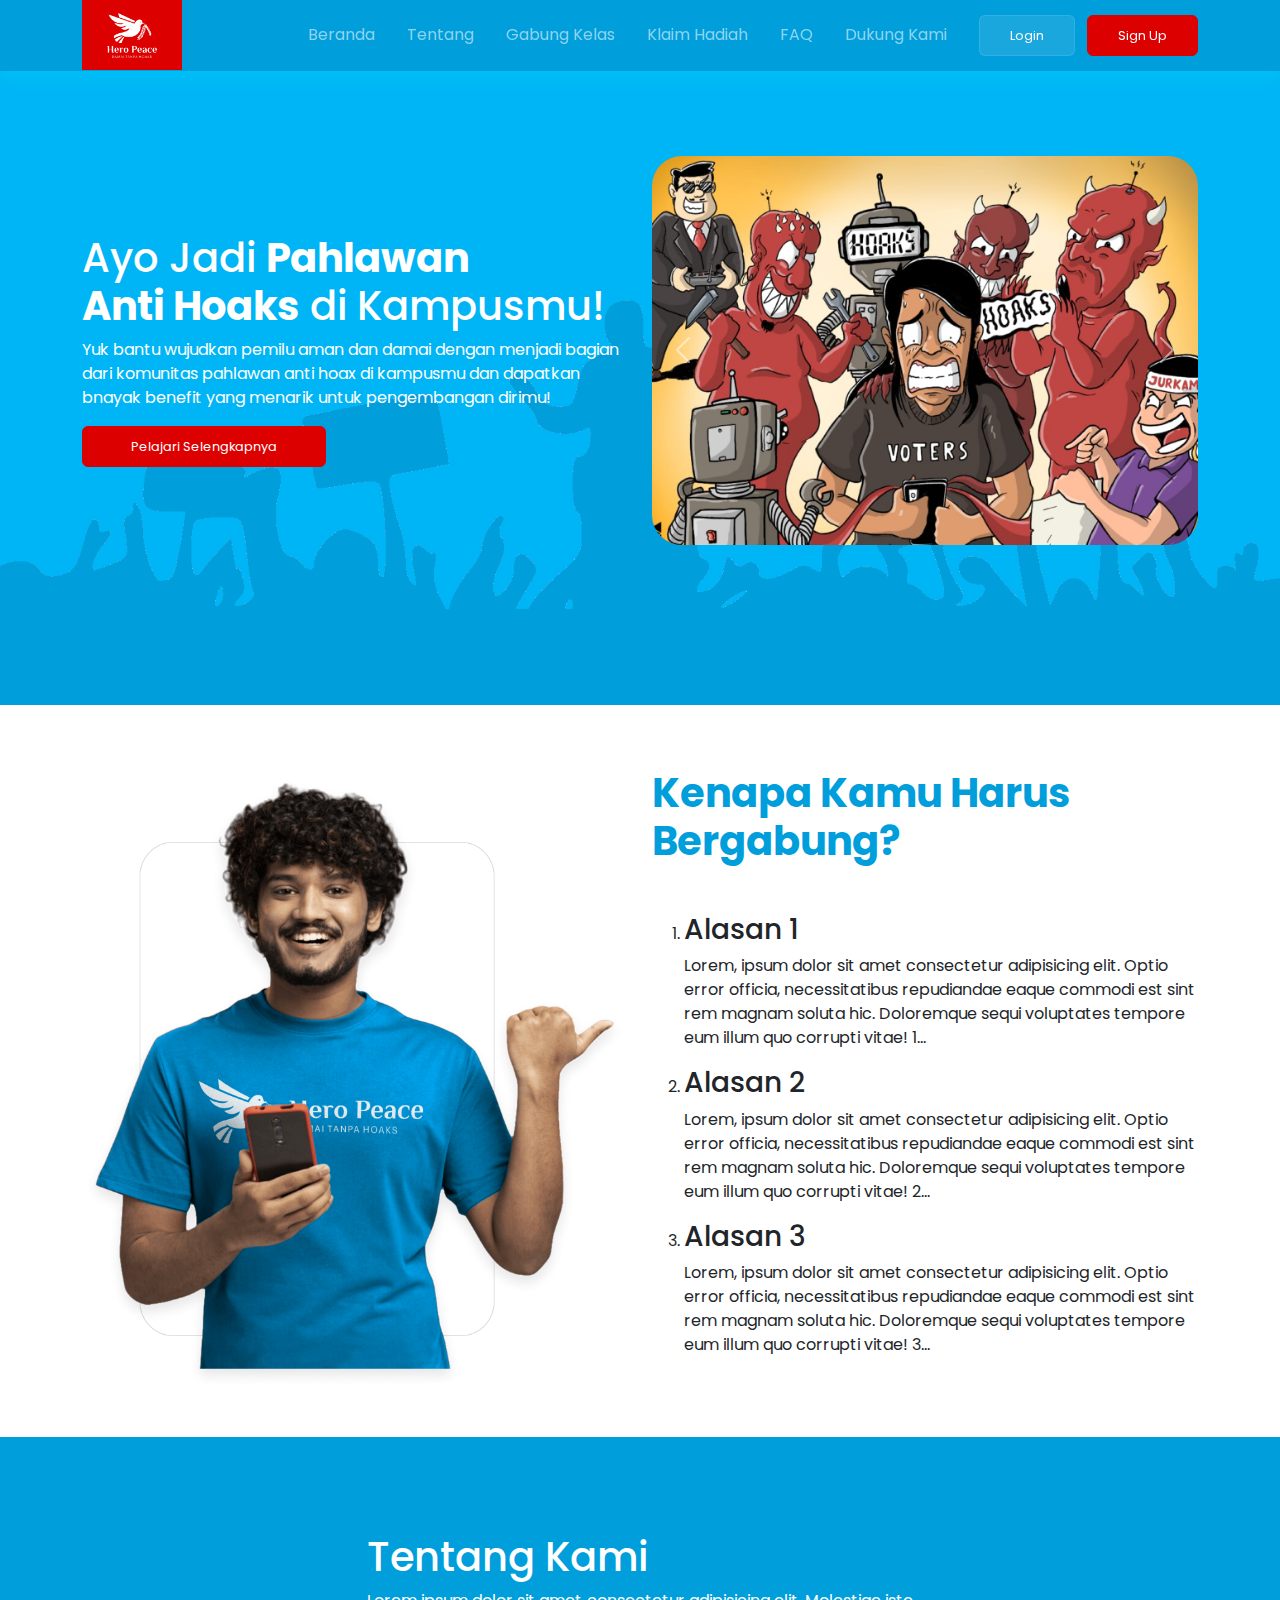
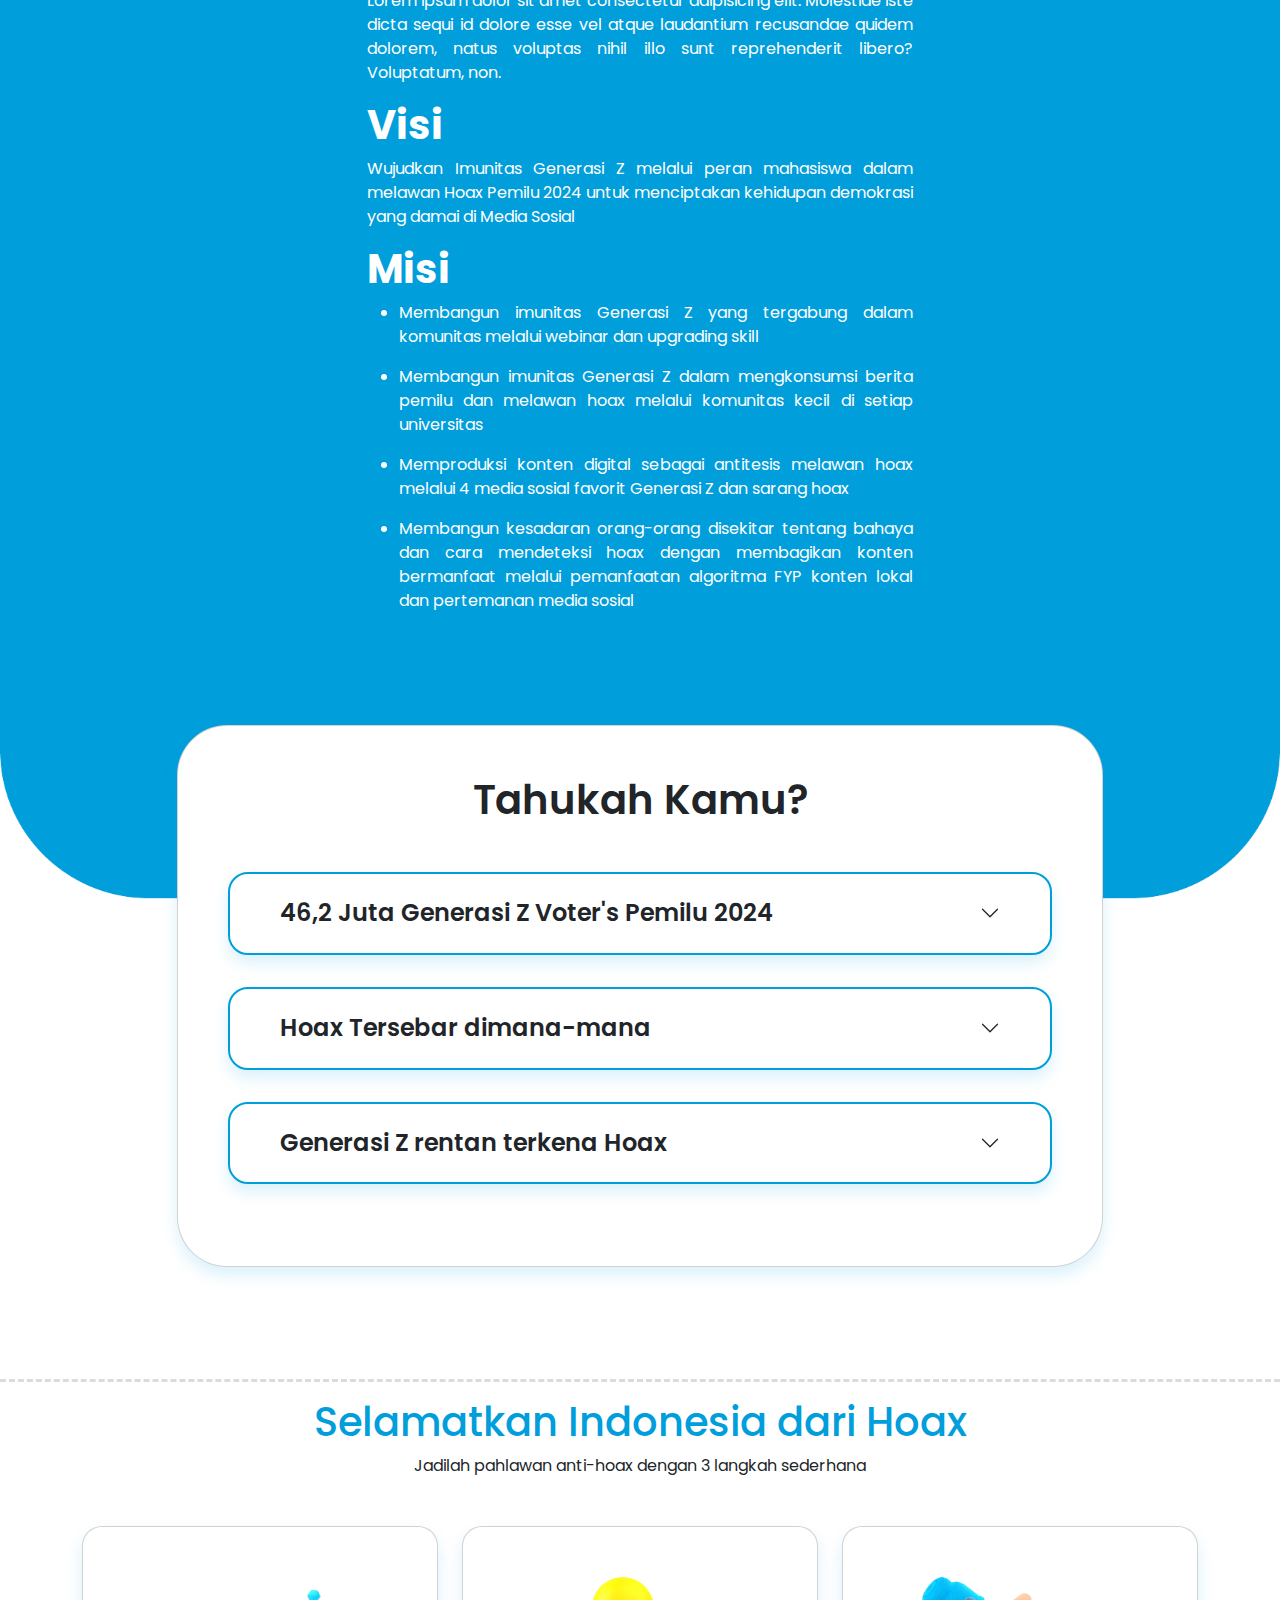
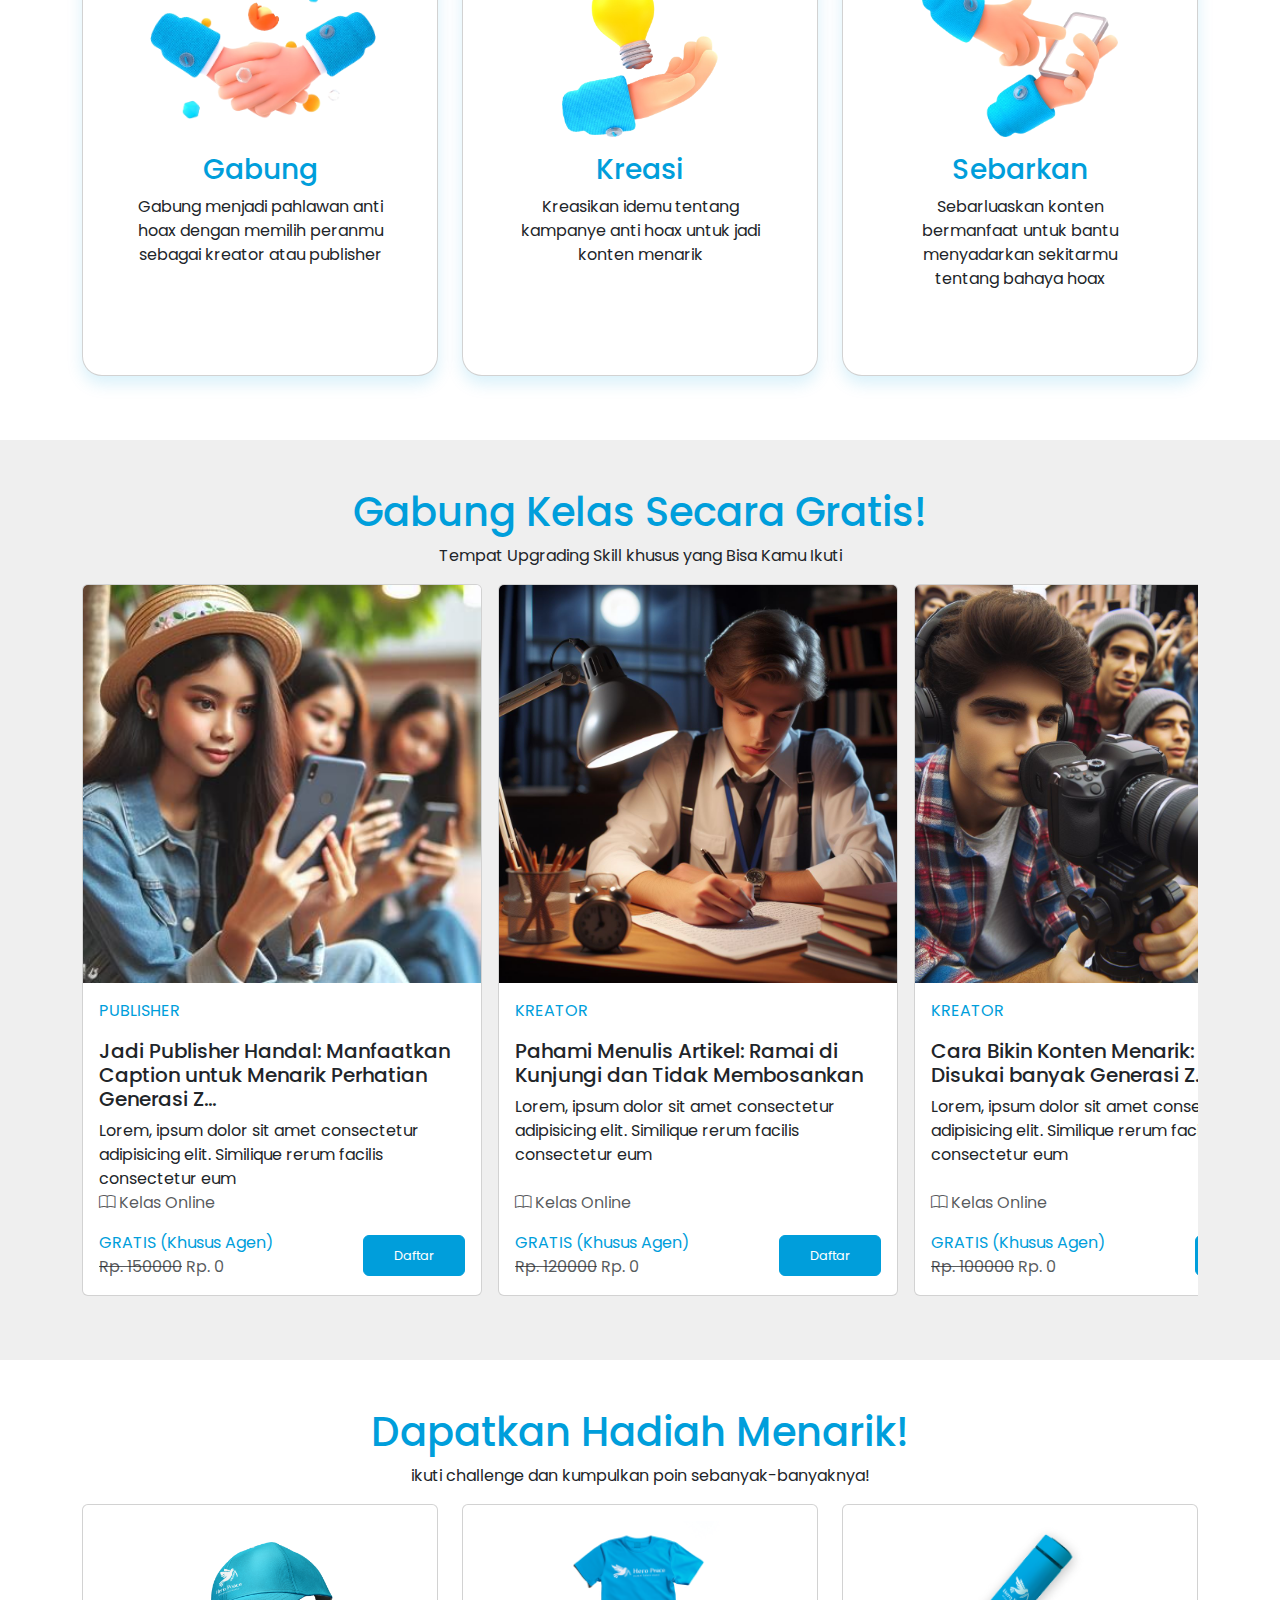
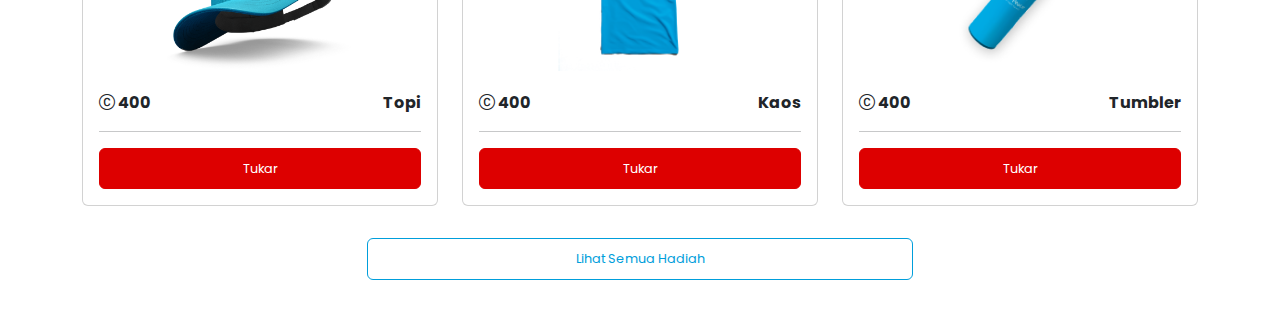
==== index.html @ 8c05b4e2 "modified:   api/classes.json 	modified:   assets/css/style.css 	modified:   index.html" ====
<!DOCTYPE html>
<html lang="en">

<head>
  <meta charset="UTF-8">
  <meta name="viewport" content="width=device-width, initial-scale=1.0">
  <title>Hero Peace</title>

  <!-- CSS -->
  <link rel="stylesheet" href="./assets/css/main.css">
  <link rel="stylesheet" href="./assets/css/style.css">

  <!-- Shortcut Icon -->
  <link rel="shortcut icon" href="./assets/img/icon.png" type="image/png">

  <!-- Google Font -->
  <link rel="preconnect" href="https://fonts.googleapis.com">
  <link rel="preconnect" href="https://fonts.gstatic.com" crossorigin>
  <link
    href="https://fonts.googleapis.com/css2?family=Poppins:ital,wght@0,300;0,400;0,500;0,600;0,700;1,300;1,400;1,500;1,600;1,700&display=swap"
    rel="stylesheet">

  <!-- Bootstrap Icon -->
  <link rel="stylesheet" href="https://cdn.jsdelivr.net/npm/bootstrap-icons@1.11.2/font/bootstrap-icons.min.css">

</head>

<body>

  <!-- Navbar -->
  <div class="navbar-fixed">
    <nav class="navbar navbar-expand-lg bg-dark navbar-dark fixed-top">
      <div class="container">
        <a class="navbar-brand" href="#">
          <img src="./assets/img/logo.png" alt="" width="50">
        </a>
        <button class="navbar-toggler" type="button" data-bs-toggle="collapse" data-bs-target="#navbarNav"
          aria-controls="navbarNav" aria-expanded="false" aria-label="Toggle navigation">
          <span class="navbar-toggler-icon"></span>
        </button>
        <div class="collapse navbar-collapse justify-content-end" id="navbarNav">
          <ul class="navbar-nav">
            <li class="nav-item">
              <a class="nav-link" href="#">Beranda</a>
            </li>
            <li class="nav-item">
              <a class="nav-link" href="#">Tentang</a>
            </li>
            <li class="nav-item">
              <a class="nav-link" href="#">Gabung Kelas</a>
            </li>
            <li class="nav-item">
              <a class="nav-link" href="#">Klaim Hadiah</a>
            </li>
            <li class="nav-item">
              <a class="nav-link" href="#">FAQ</a>
            </li>
            <li class="nav-item">
              <a class="nav-link" href="#">Dukung Kami</a>
            </li>
            <li class="nav-item">
              <a href="#" class="btn btn-light">Login</a>
              <a href="#" class="btn btn-primary">Sign Up</a>
            </li>
          </ul>
        </div>
      </div>
    </nav>
  </div>

  <!-- Main -->
  <main>
    <section id="hero">
      <div class="container">
        <div class="row align-items-center mt-lg-5">

          <div class="col-12 col-md-6 mb-3 text-white">
            <h1>Ayo Jadi <span class="fw-bold">Pahlawan <br> Anti Hoaks</span> di Kampusmu!
            </h1>
            <p>
              Yuk bantu wujudkan pemilu aman dan damai dengan menjadi bagian dari komunitas pahlawan anti hoax di
              kampusmu dan dapatkan bnayak benefit yang menarik untuk pengembangan dirimu!
            </p>
            <div class="d-grid d-md-block gap-2">
              <a href="#" class="btn btn-primary px-5">Pelajari Selengkapnya</a>
            </div>
          </div>
          <!-- <div class="d-none d-lg-block col-lg"></div> -->
          <div id="carouselExampleAutoplaying" class="carousel slide col-12 col-md-6 mb-3" data-bs-ride="carousel">
            <div id="gambarcarousel" class="carousel-inner">
              <div class="carousel-item active">
                <img src="./assets/img/carousel1.png" class="img-fluid rounded" alt="...">
              </div>
              <div class="carousel-item">
                <img src="./assets/img/carousel2 .png" class="img-fluid rounded" alt="...">
              </div>
              <div class="carousel-item">
                <img src="./assets/img/carousel3.png" class="img-fluid rounded" alt="...">
              </div>
              <div class="carousel-item">
                <img src="./assets/img/carousel4.png" class="img-fluid rounded" alt="...">
              </div>
            </div>
            <button class="carousel-control-prev" type="button" data-bs-target="#carouselExampleAutoplaying"
              data-bs-slide="prev">
              <span class="carousel-control-prev-icon" aria-hidden="true"></span>
              <span class="visually-hidden">Previous</span>
            </button>
            <button class="carousel-control-next" type="button" data-bs-target="#carouselExampleAutoplaying"
              data-bs-slide="next">
              <span class="carousel-control-next-icon" aria-hidden="true"></span>
              <span class="visually-hidden">Next</span>
            </button>
          </div>

        </div>
      </div>
    </section>

    <section class="bg-dark"></section>

    <!-- Section 5 -->
    <section id="section5">
      <div class="container">
        <div class="row align-items-center">
          <div class="d-none d-lg-block col-lg">
            <img src="./assets/img/section5.png" alt="" class="img-fluid">
          </div>
          <div class="col-12 col-lg-6">
            <h1 class="fw-bold text-dark mb-5">Kenapa Kamu Harus Bergabung?</h1>
            <ol>
              <li>
                <h3>Alasan 1</h3>
                <p>Lorem, ipsum dolor sit amet consectetur adipisicing elit. Optio error officia, necessitatibus
                  repudiandae eaque commodi est sint rem magnam soluta hic. Doloremque sequi voluptates tempore eum
                  illum quo corrupti vitae! 1...</p>
              </li>
              <li>
                <h3>Alasan 2</h3>
                <p>Lorem, ipsum dolor sit amet consectetur adipisicing elit. Optio error officia, necessitatibus
                  repudiandae eaque commodi est sint rem magnam soluta hic. Doloremque sequi voluptates tempore eum
                  illum quo corrupti vitae! 2...</p>
              </li>
              <li>
                <h3>Alasan 3</h3>
                <p>Lorem, ipsum dolor sit amet consectetur adipisicing elit. Optio error officia, necessitatibus
                  repudiandae eaque commodi est sint rem magnam soluta hic. Doloremque sequi voluptates tempore eum
                  illum quo corrupti vitae! 3...</p>
              </li>
            </ol>
          </div>
        </div>
      </div>
    </section>

    <!-- Section 2 -->
    <section id="section2" class="bg-dark">
      <div class="container">
        <div class="row justify-content-center mt-5">

          <div class="col-12 col-lg-6 text-white">
            <h1>Tentang Kami</h1>
            <p class="text-justify">Lorem ipsum dolor sit amet consectetur adipisicing elit. Molestiae iste dicta sequi
              id dolore esse vel
              atque laudantium recusandae quidem dolorem, natus voluptas nihil illo sunt reprehenderit libero?
              Voluptatum, non.</p>
            <div class="mb-3">
              <h1 class="fw-bold">Visi</h1>
              <p class="text-justify">Wujudkan Imunitas Generasi Z melalui peran mahasiswa dalam melawan Hoax Pemilu
                2024 untuk menciptakan kehidupan demokrasi yang damai di Media Sosial</p>
            </div>
            <h1 class="fw-bold">Misi</h1>
            <ul class="text-justify">
              <li>
                <p>Membangun imunitas Generasi Z yang tergabung dalam komunitas melalui webinar dan upgrading skill
                </p>
              </li>
              <li>
                <p>Membangun imunitas Generasi Z dalam mengkonsumsi berita pemilu dan melawan hoax melalui komunitas
                  kecil di setiap universitas</p>
              </li>
              <li>
                <p>Memproduksi konten digital sebagai antitesis melawan hoax melalui 4 media sosial favorit Generasi Z
                  dan
                  sarang hoax</p>
              </li>
              <li>
                <p>Membangun kesadaran orang-orang disekitar tentang bahaya dan cara mendeteksi hoax dengan membagikan
                  konten bermanfaat melalui pemanfaatan algoritma FYP konten lokal dan pertemanan media sosial</p>
              </li>
            </ul>
          </div>
        </div>
      </div>
    </section>

    <!-- Section 3 -->
    <section id="section3">
      <div class="container">
        <div class="row justify-content-center">
          <div class="col col-lg-10">
            <div class="card shadow">
              <div class="card-body">
                <h1 class="text-center mb-5 fw-semibold">Tahukah Kamu?</h1>
                <div class="accordion" id="accordionExample">
                  <div class="accordion-item">
                    <h2 class="accordion-header">
                      <button class="accordion-button collapsed" type="button" data-bs-toggle="collapse"
                        data-bs-target="#collapseOne">
                        46,2 Juta Generasi Z Voter's Pemilu 2024
                      </button>
                    </h2>
                    <div id="collapseOne" class="accordion-collapse collapse" data-bs-parent="#accordionExample">
                      <div class="accordion-body">
                        Jumlah pemilih Generasi Z sebanyak 52% atau 107 juta anak muda diantaranya 46,2 juta tergolong
                        Generasi Z

                      </div>
                    </div>
                  </div>
                  <div class="accordion-item">
                    <h2 class="accordion-header">
                      <button class="accordion-button collapsed" type="button" data-bs-toggle="collapse"
                        data-bs-target="#collapseTwo" aria-expanded="false" aria-controls="collapseTwo">
                        Hoax Tersebar dimana-mana
                      </button>
                    </h2>
                    <div id="collapseTwo" class="accordion-collapse collapse" data-bs-parent="#accordionExample">
                      <div class="accordion-body">
                        Organisasi Mafindo dan TurnBackHoax.id mencatat tingkat hoax untuk isu politik sebesar 53,9
                        persen dengan jumlah konten hoax yang beredar mencapai 2.045 di media sosial dari Januari hingga
                        November 2023.
                      </div>
                    </div>
                  </div>
                  <div class="accordion-item">
                    <h2 class="accordion-header">
                      <button class="accordion-button collapsed" type="button" data-bs-toggle="collapse"
                        data-bs-target="#collapseThree" aria-expanded="false" aria-controls="collapseThree">
                        Generasi Z rentan terkena Hoax
                      </button>
                    </h2>
                    <div id="collapseThree" class="accordion-collapse collapse" data-bs-parent="#accordionExample">
                      <div class="accordion-body">
                        Survei terbaru menunjukkan hal yang sebaliknya. Dilansir dari artikel Kompas TV pada 10 Juli
                        2023, Survei menunjukkan bahwa Generasi Z atau Generasi Z dan milenial merupakan kelompok yang
                        paling
                        rentan tertipu hoaks atau informasi salah yang bertebaran di dunia maya. Survei ini didasarkan
                        pada kerangka Tes Kerentanan Misinformasi yang dikembangkan oleh psikolog University of
                        Cambridge.
                      </div>
                    </div>
                  </div>
                </div>
              </div>
            </div>
          </div>
        </div>
      </div>
    </section>

    <!-- Section 4 -->
    <section id="section4">
      <hr class="dashed border-secondary">
      <div class="container">
        <div class="text-center mb-5">
          <h1 class="text-dark">Selamatkan Indonesia dari Hoax</h1>
          <p>Jadilah pahlawan anti-hoax dengan 3 langkah sederhana</p>
        </div>
        <div class="row">

          <!-- Join -->
          <div class="col-12 col-lg-4 mb-3">
            <div class="card shadow">
              <div class="card-body text-center">
                <div class="mb-3">
                  <img src="./assets/img/join.png" height="160" alt="">
                </div>
                <h3>Gabung</h3>
                <p>Gabung menjadi pahlawan anti hoax dengan memilih peranmu sebagai kreator atau publisher</p>
              </div>
            </div>
          </div>

          <!-- Create -->
          <div class="col-12 col-lg-4 mb-3">
            <div class="card shadow">
              <div class="card-body text-center">
                <div class="mb-3">
                  <img src="./assets/img/create.png" height="160" alt="">
                </div>
                <h3>Kreasi</h3>
                <p>Kreasikan idemu tentang kampanye anti hoax untuk jadi konten menarik</p>
              </div>
            </div>
          </div>

          <!-- Share -->
          <div class="col-12 col-lg-4 mb-3">
            <div class="card shadow">
              <div class="card-body text-center">
                <div class="mb-3">

                  <img src="./assets/img/share.png" height="160" alt="">

                </div>
                <h3>Sebarkan</h3>
                <p>Sebarluaskan konten bermanfaat untuk bantu menyadarkan sekitarmu tentang bahaya hoax</p>
              </div>
            </div>
          </div>

        </div>
      </div>
    </section>

    <!-- Section 6 -->
    <section id="section6">
      <div class="text-center">
        <h1 class="text-dark">Gabung Kelas Secara Gratis!</h1>
        <p>Tempat Upgrading Skill khusus yang Bisa Kamu Ikuti</p>
      </div>
      <div class="container">
        <div class="d-flex flex-nowrap overflow-x-auto" id="classListContainer">

        </div>
      </div>
    </section>

    <!-- Section 7 -->
    <section id="section7">
      <div class="container">
        <div class="row">
          <div class="col-12">
            <h1 class="text-center text-dark">Dapatkan Hadiah Menarik!</h1>
            <p class="text-center">ikuti challenge dan kumpulkan poin sebanyak-banyaknya!</p>
          </div>
        </div>
        <div class="row mb-3">
          <div class="col-12 col-lg-4">
            <div class="card mb-3">
              <div class="card-body d-flex flex-column justify-content-between">
                <div class="text-center">
                  <img src="./assets/img/topi.png" alt="">
                </div>
                <div>
                  <div class="d-flex justify-content-between">
                    <b><i class="bi bi-c-circle"></i> 400</b>
                    <b>Topi</b>
                  </div>
                  <hr>
                  <div class="d-grid gap-2">
                    <a href="#" class="btn btn-primary">Tukar</a>
                  </div>
                </div>
              </div>
            </div>
          </div>
          <div class="col-12 col-lg-4">
            <div class="card mb-3">
              <div class="card-body d-flex flex-column justify-content-between">
                <div class="text-center">
                  <img src="./assets/img/kaos.png" alt="">
                </div>
                <div>
                  <div class="d-flex justify-content-between">
                    <b><i class="bi bi-c-circle"></i> 400</b>
                    <b>Kaos</b>
                  </div>
                  <hr>
                  <div class="d-grid gap-2">
                    <a href="#" class="btn btn-primary">Tukar</a>
                  </div>
                </div>
              </div>
            </div>
          </div>
          <div class="col-12 col-lg-4">
            <div class="card mb-3">
              <div class="card-body d-flex flex-column justify-content-between">
                <div class="text-center">
                  <img src="./assets/img/tumbler.png" alt="">
                </div>
                <div>
                  <div class="d-flex justify-content-between">
                    <b><i class="bi bi-c-circle"></i> 400</b>
                    <b>Tumbler</b>
                  </div>
                  <hr>
                  <div class="d-grid gap-2">
                    <a href="#" class="btn btn-primary">Tukar</a>
                  </div>
                </div>
              </div>
            </div>
          </div>
        </div>
        <div class="row justify-content-center">
          <div class="col-12 col-lg-6">
            <div class="d-grid gap-2">
              <a href="#" class="btn btn-outline-dark">Lihat Semua Hadiah</a>
            </div>
          </div>
        </div>
      </div>
    </section>

  </main>

  <script src="./assets/js/bootstrap.bundle.min.js"></script>
  <script>
    const classListContainer = document.getElementById('classListContainer');
    fetch('/api/classes.json').then(res => res.json()).then(({ classes }) => {
      classes.forEach(item => {
        const card = document.createElement('div');
        card.classList.add('card');
        card.style.marginRight = '1rem';
        card.style.marginBottom = '1rem';
        card.style.flexShrink = '0';
        card.innerHTML = `
          <img src="${item.image ?? 'https://placehold.co/400.png?text=image'}" class="card-img-top" alt="...">
            <div class="card-body d-flex flex-column justify-content-between">
              <div>
                <p class="text-dark text-uppercase">${item.category}</p>
                <h5 class="card-title">${item.title}</h5>
                <p class="card-text">${item.description}</p>
              </div>
              <div>
                <p class="text-muted"><i class="bi bi-book"></i> ${item.isOnline ? 'Kelas Online' : 'Kelas Offline'}</p>
                <div class="d-md-flex justify-content-between align-items-center">
                  <div>
                    ${item.price === item.discount || item.target ===
            'member' ? `<p class="text-dark m-0">${(item.price === item.discount ? 'GRATIS ' : '') + (item.target ===
              'member'
              ? '(Khusus Agen)' : '')}</p>` : ''}
                    <span class="text-muted">${item.discount > 0 ? '<s> Rp. ' + item.price + '</s> Rp. ' + (item.price - item.discount) : 'Rp. ' + item.price}</span>
                  </div>
                  <div><a href="#" class="btn btn-dark text-white">Daftar</a></div>
                </div>
              </div>
            </div>
        `;
        classListContainer.appendChild(card);
      })
    })
  </script>

</body>

</html>
---- assets/css/style.css ----
@media screen and (min-width: 992px) {

  .nav-item {
    margin-left: 1rem;
  }

  .nav-item .btn {
    margin-left: .5rem;
  }

  .navbar .container::before {
    height: 100%;
  }

  #section4 .card{
    min-height: 450px;
  }

  #section6 .card{
    width: 400px!important;
  }

  #section7 .card-body{
    height: 300px;
  }

  #section7 .card-body img{
    height: 150px;
  }

  #section7 .card-body img{
    width: unset;
  }
  
}
#section7 .card-body img{
  max-width: 100%;
}

#section6 .card{
  width: 300px;
}

.text-justify{
  text-align: justify;
}

.shadow {
  box-shadow: 0 0.5rem 1rem rgba(0, 158, 219, 0.15) !important;
}

section {
  padding: 3rem 0;
}

#hero {
  background-color: #00b5f5;
  background-image: url(../img/hero.png);
  background-size: cover;
  background-position: bottom;
}

#section3 {
  background-color: #fff;
  background-image: url(../img/bottom.png);
  background-position: top;
  background-size: contain;
  background-repeat: no-repeat;
}

#section3 .card {
  border-radius: 50px;
}

#section3 .card .card-body {
  padding: 50px;
}

#section6{
  background-color: #efefef;
}

#section4 h3{
  color: var(--bs-dark);
}

#section4 .card{
  border-radius: 20px;
  /* border: none; */
}

#section4 .card-body{
  padding: 50px;
}

#section4 .card, #section4 .card path,#section4 .card h3 {
  transition: all .5s;
}
#section4 .card:hover path {
  fill: #fff;
}
#section4 .card:hover {
  background-color: var(--bs-dark);
  color: #fff;
}
#section4 .card:hover h3 {
  color: #fff;
}
#gambarcarousel{
  border-radius: 30px;
}

.navbar {
  box-shadow: 0 0.5rem 1rem rgba(0, 255, 255, 0.15);
}

.navbar .container::before {
  content: "";
  position: absolute;
  height: 70px;
  width: 100px;
  top: 0;
  background-color: #d00;
}

* {
  font-family: 'Poppins', sans-serif;
}

.btn-light {
  color: #fff;
  background-color: rgba(255, 255, 255, .1);
  border-color: rgba(255, 255, 255, .1);
  outline-color: rgba(255, 255, 255, .1);
}

.btn {
  font-size: .8rem;
  padding: 10px 30px;
  text-transform: capitalize;
}


.navbar-fixed {
  position: relative;
  height: 60px;
}


.navbar-brand img {
  margin-left: 25px;
  position: relative;
  z-index: 2;
}

hr.dashed {
  border-top: 3px dashed #fff;
}

.accordion-item {
  border: none;
}

.accordion-button {
  padding: 25px 50px;
  margin-bottom: 2rem;
  border: 2px solid var(--bs-dark);
  border-radius: 20px !important;
  font-weight: 600;
  box-shadow: 0 0.5rem 1rem rgba(0, 158, 219, 0.15);
  font-size: 24px;
}

.accordion-button:focus {
  box-shadow: none;
  border: 2px solid var(--bs-dark);
}

.accordion-button:not(.collapsed) {
  margin-bottom: 1rem;
  color: #fff;
  background-color: var(--bs-dark);
}

.accordion-body {
  margin-bottom: 1rem;
}
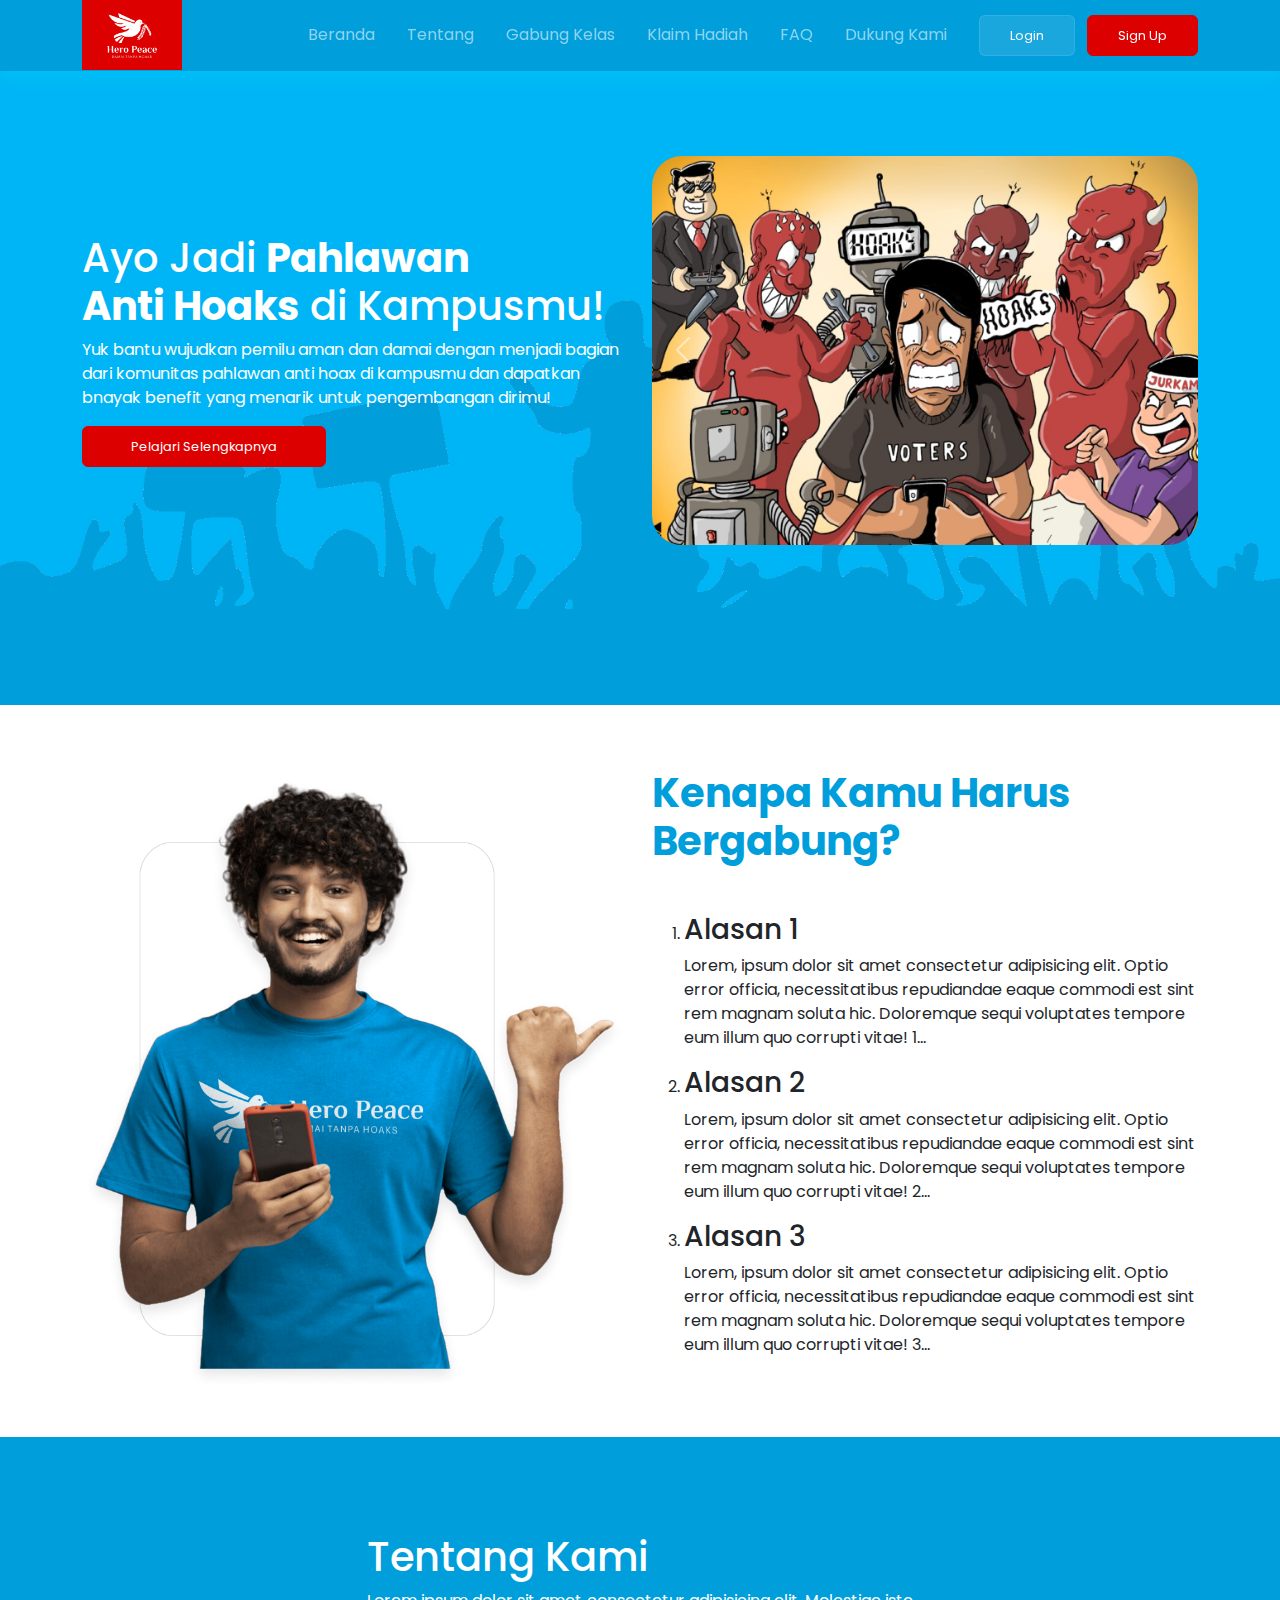
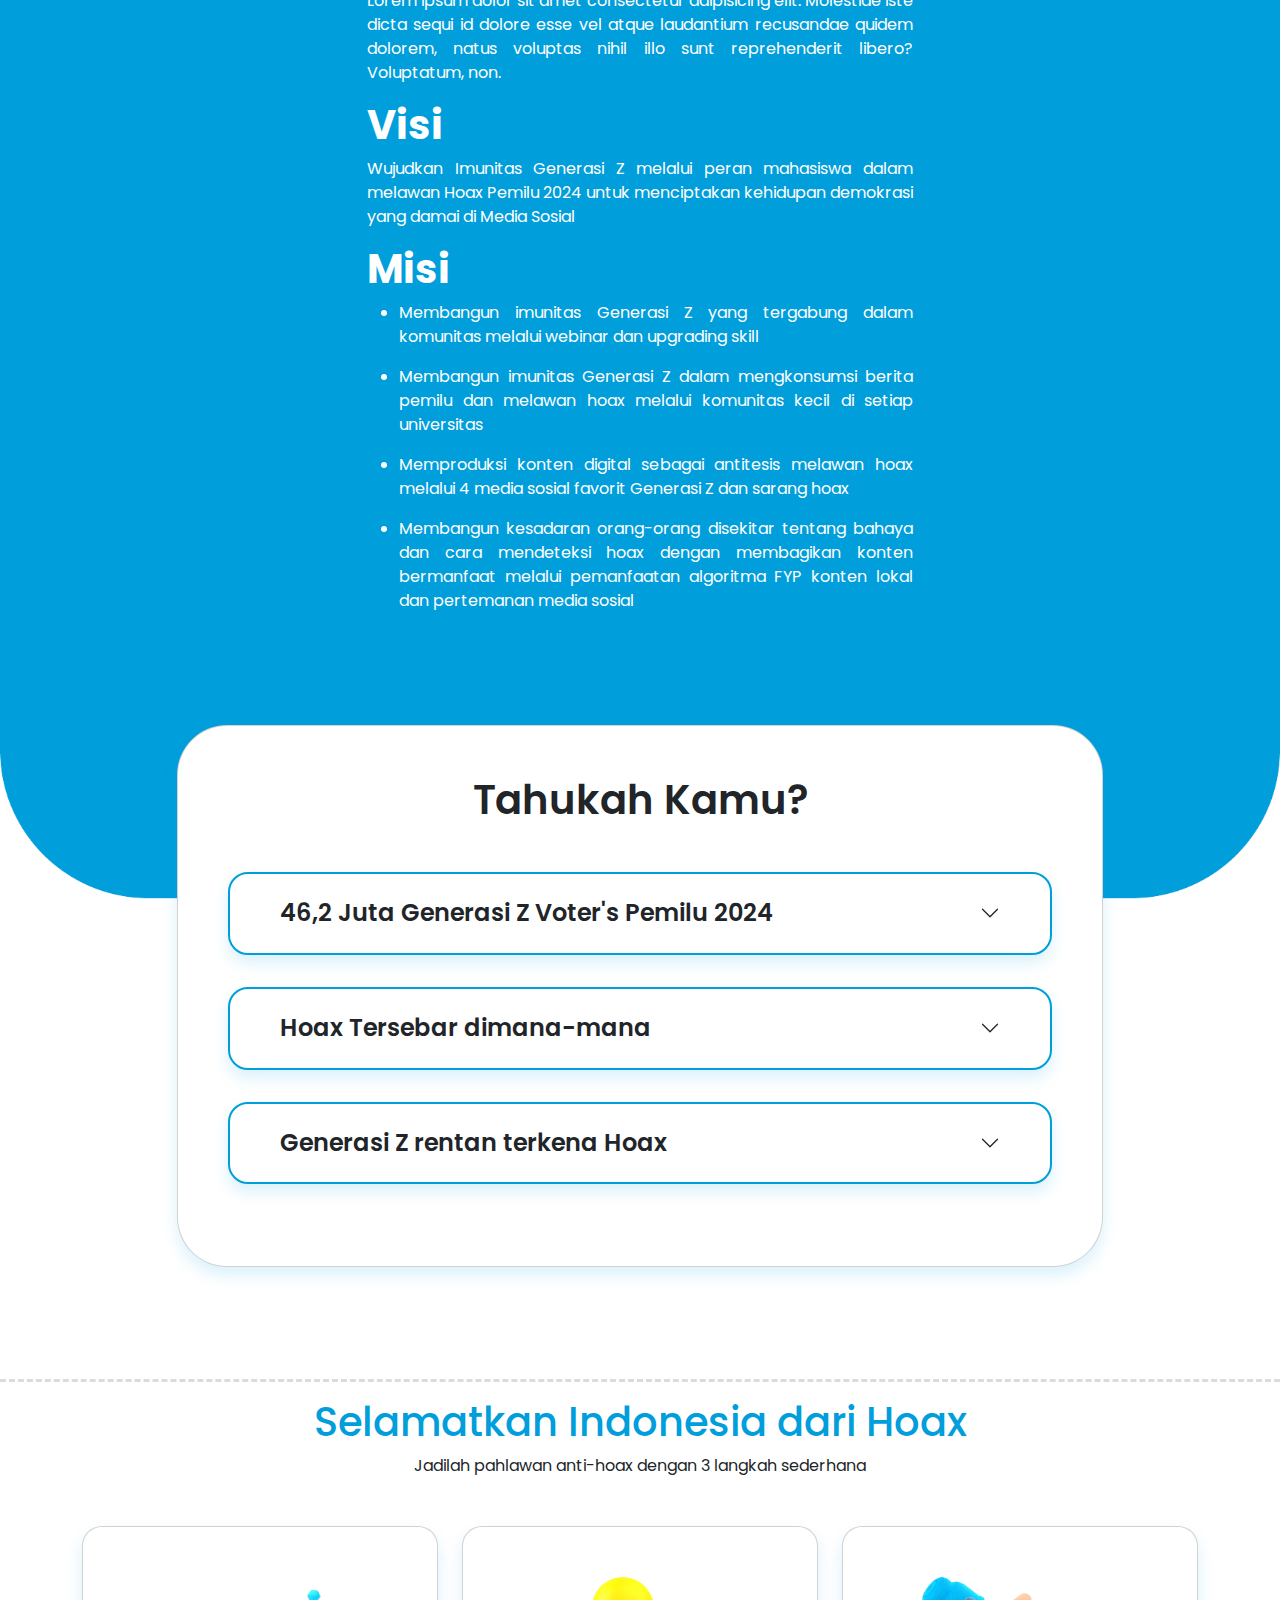
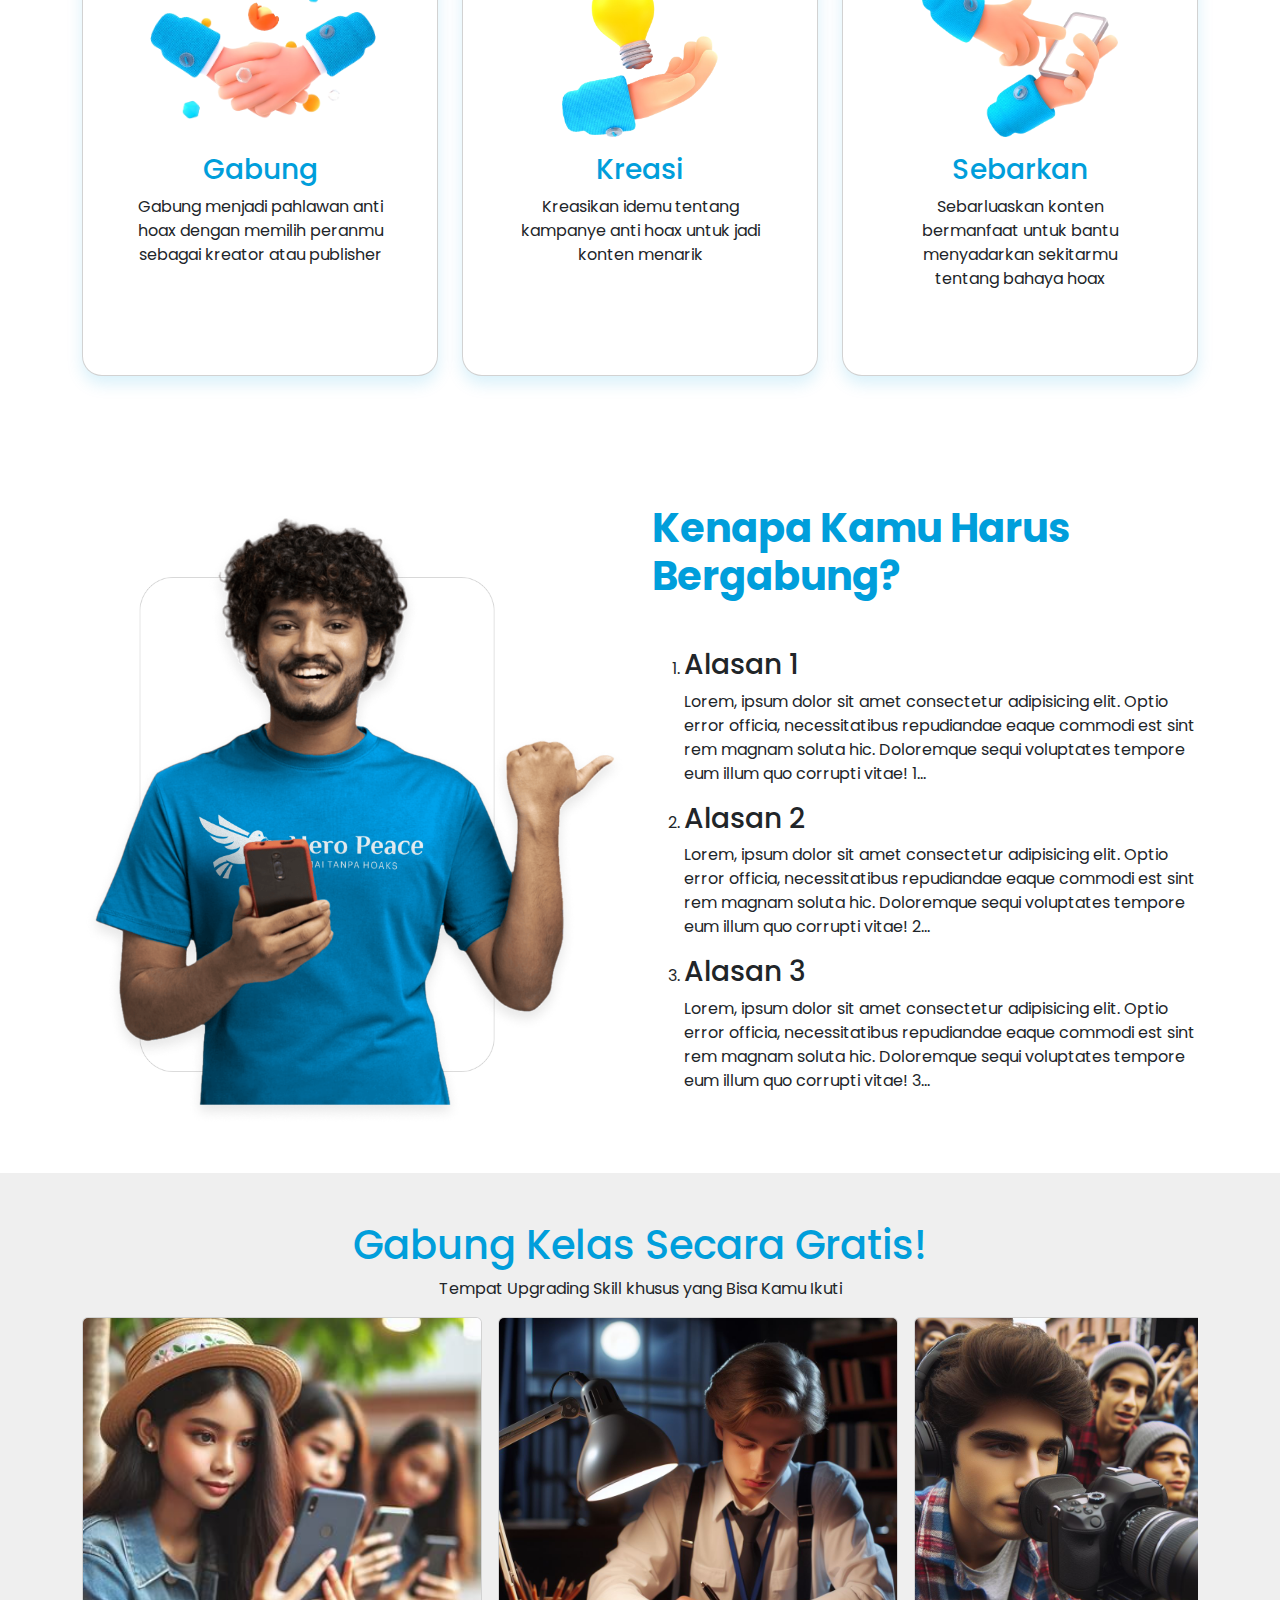
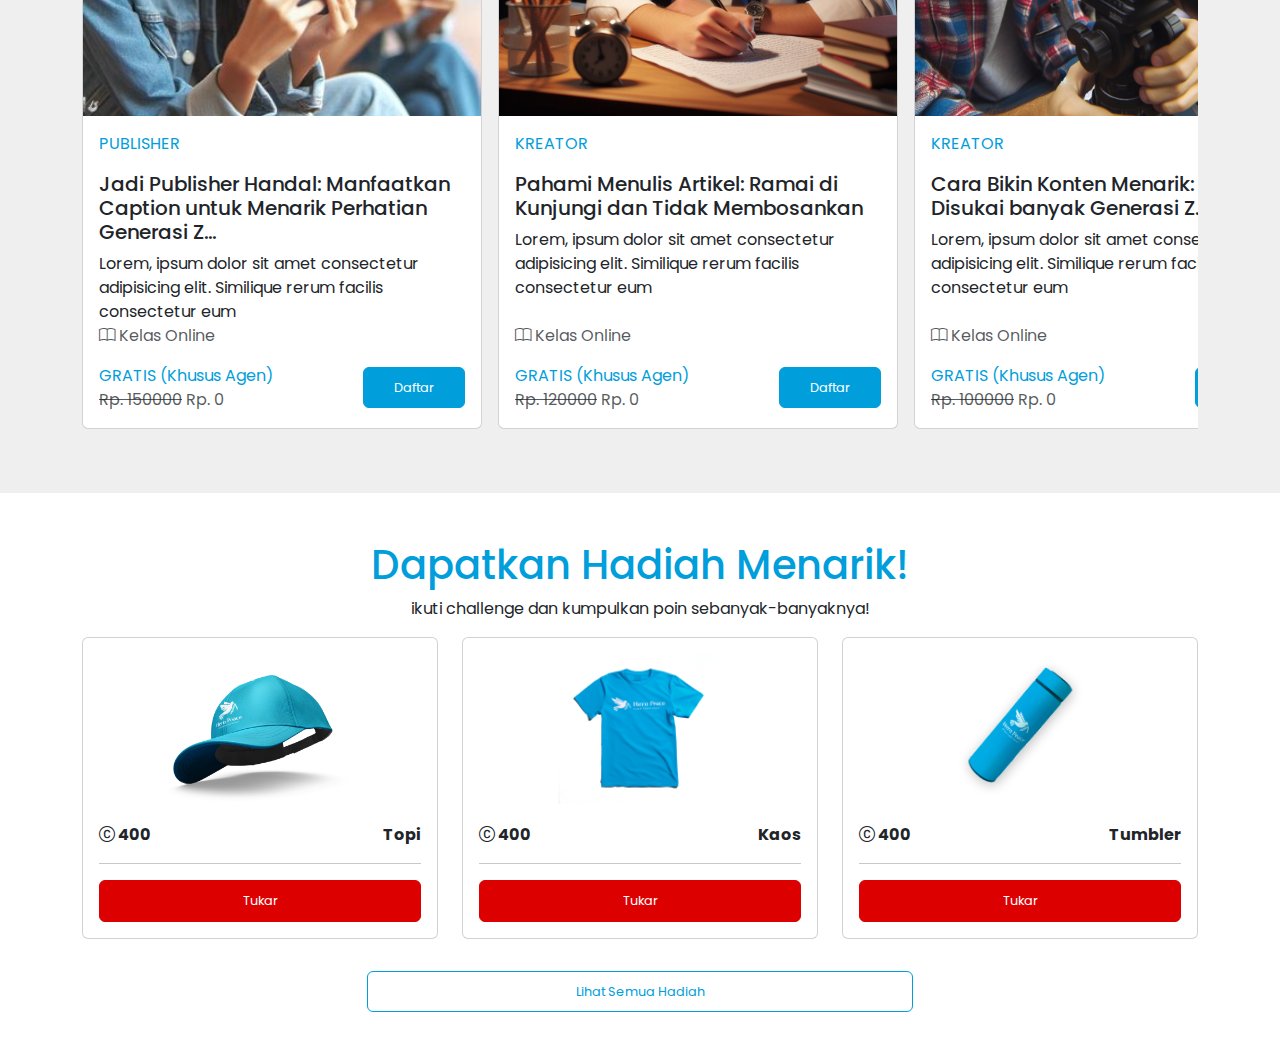
==== commit 0923de8d: "Merge branch 'main' of https://github.com/nasehqusyairy/hero-peace" ====
--- a/index.html
+++ b/index.html
@@ -314,6 +314,40 @@
       </div>
     </section>
 
+    <!-- Section 5 -->
+    <section id="section5">
+      <div class="container">
+        <div class="row align-items-center">
+          <div class="d-none d-lg-block col-lg">
+            <img src="./assets/img/section5.png" alt="" class="img-fluid">
+          </div>
+          <div class="col-12 col-lg-6">
+            <h1 class="fw-bold text-dark mb-5">Kenapa Kamu Harus Bergabung?</h1>
+            <ol>
+              <li>
+                <h3>Alasan 1</h3>
+                <p>Lorem, ipsum dolor sit amet consectetur adipisicing elit. Optio error officia, necessitatibus
+                  repudiandae eaque commodi est sint rem magnam soluta hic. Doloremque sequi voluptates tempore eum
+                  illum quo corrupti vitae! 1...</p>
+              </li>
+              <li>
+                <h3>Alasan 2</h3>
+                <p>Lorem, ipsum dolor sit amet consectetur adipisicing elit. Optio error officia, necessitatibus
+                  repudiandae eaque commodi est sint rem magnam soluta hic. Doloremque sequi voluptates tempore eum
+                  illum quo corrupti vitae! 2...</p>
+              </li>
+              <li>
+                <h3>Alasan 3</h3>
+                <p>Lorem, ipsum dolor sit amet consectetur adipisicing elit. Optio error officia, necessitatibus
+                  repudiandae eaque commodi est sint rem magnam soluta hic. Doloremque sequi voluptates tempore eum
+                  illum quo corrupti vitae! 3...</p>
+              </li>
+            </ol>
+          </div>
+        </div>
+      </div>
+    </section>
+
     <!-- Section 6 -->
     <section id="section6">
       <div class="text-center">
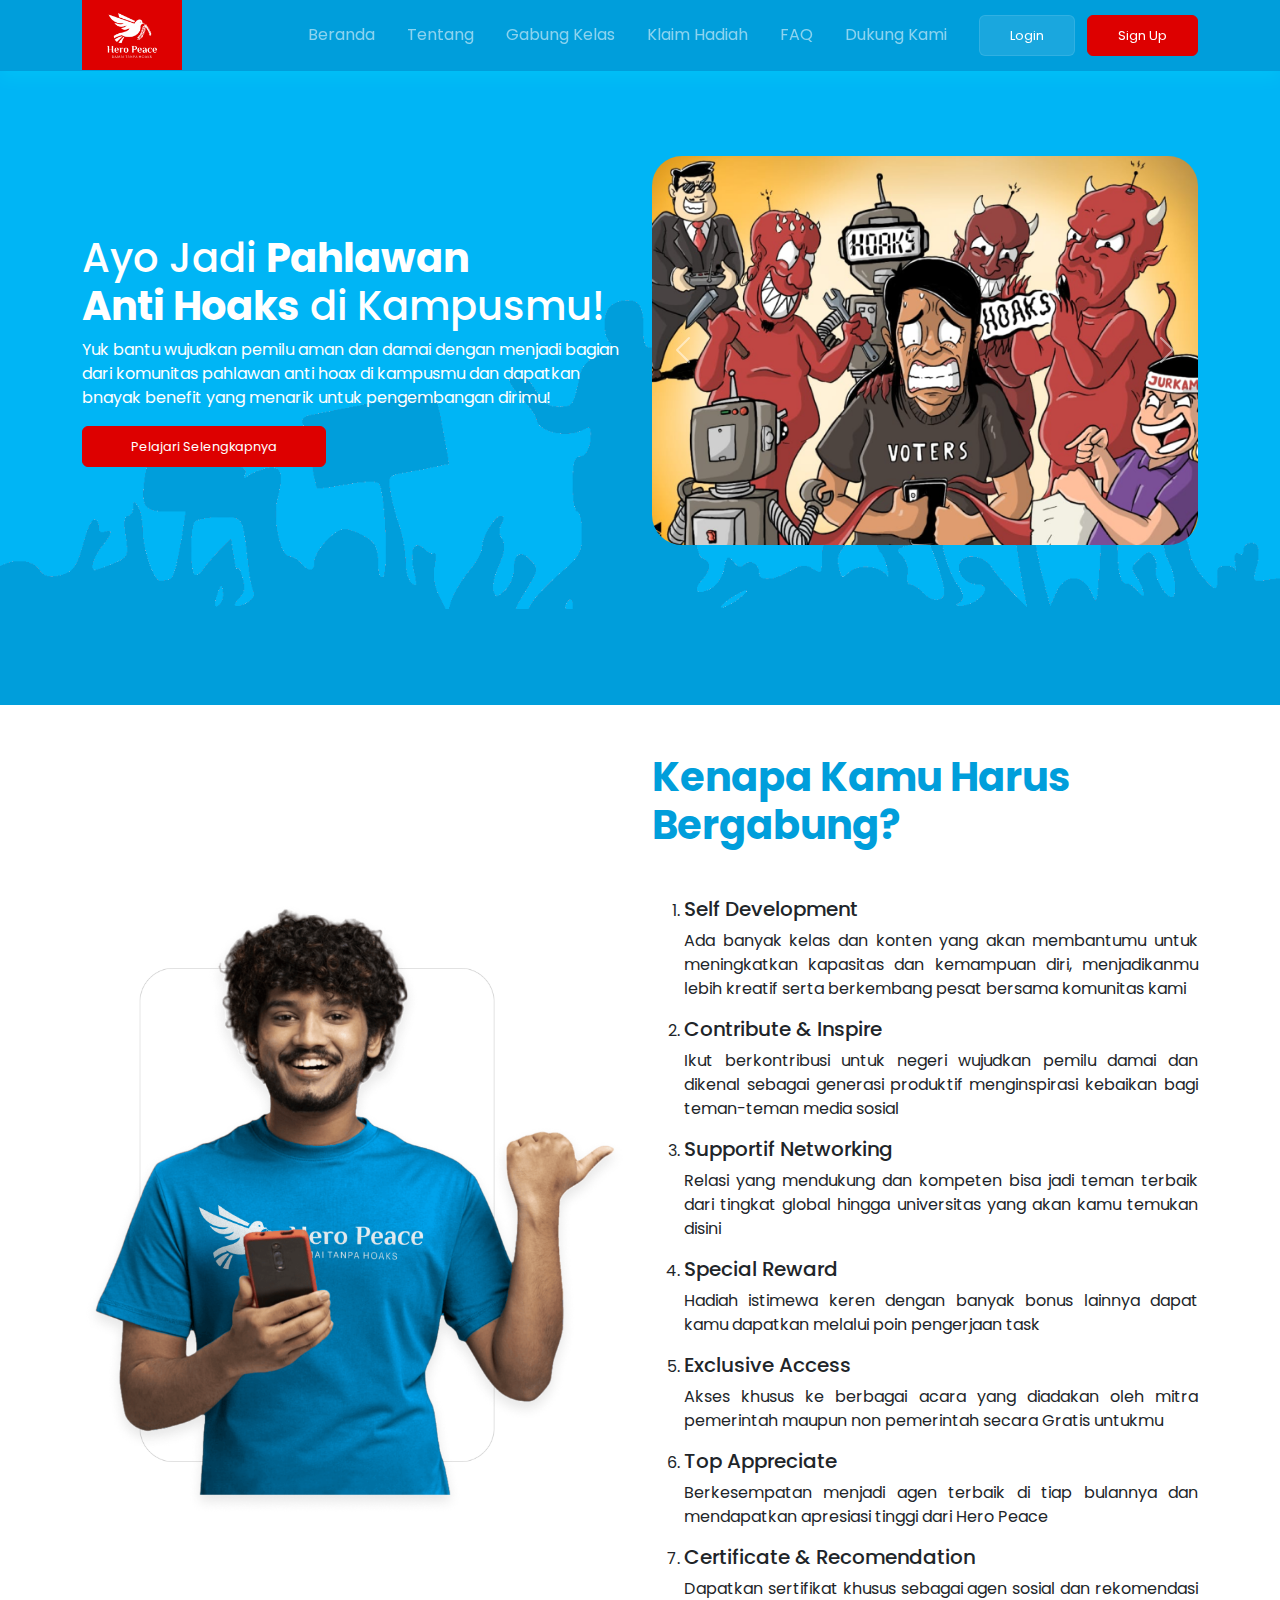
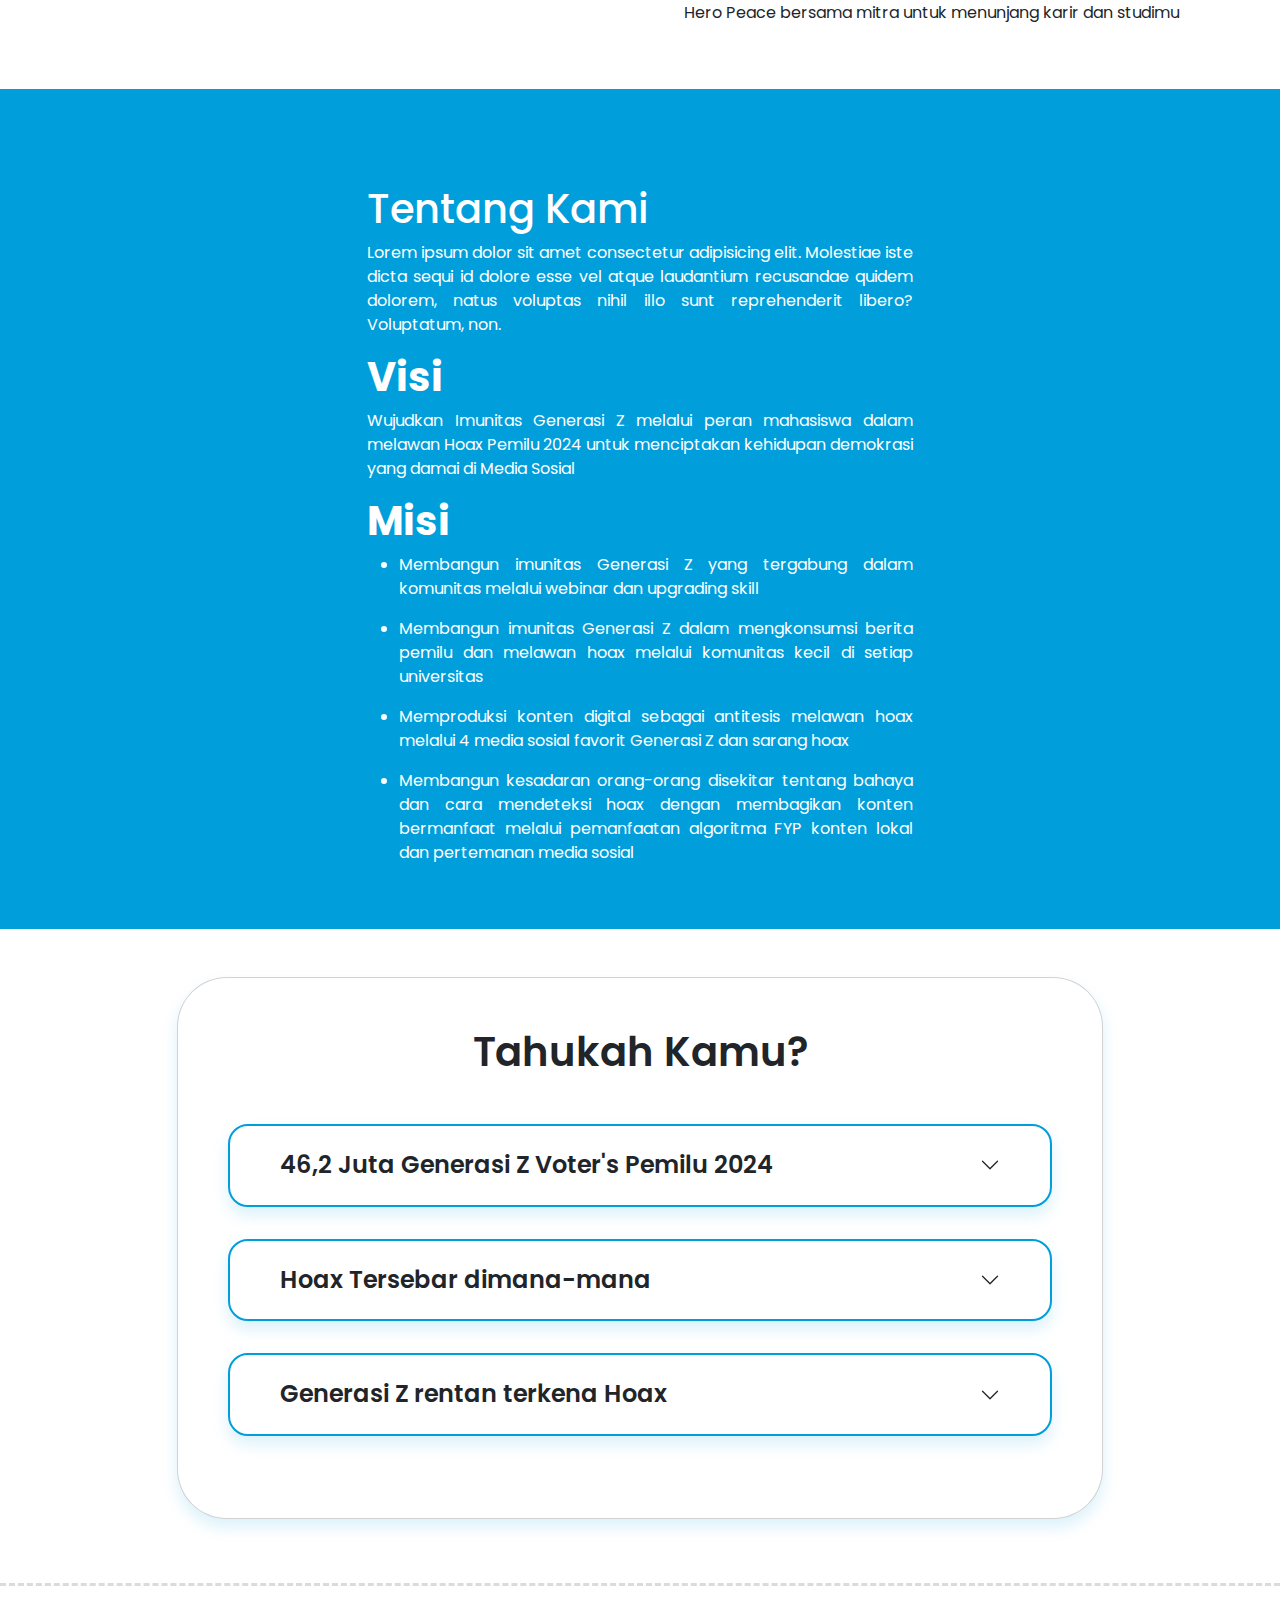
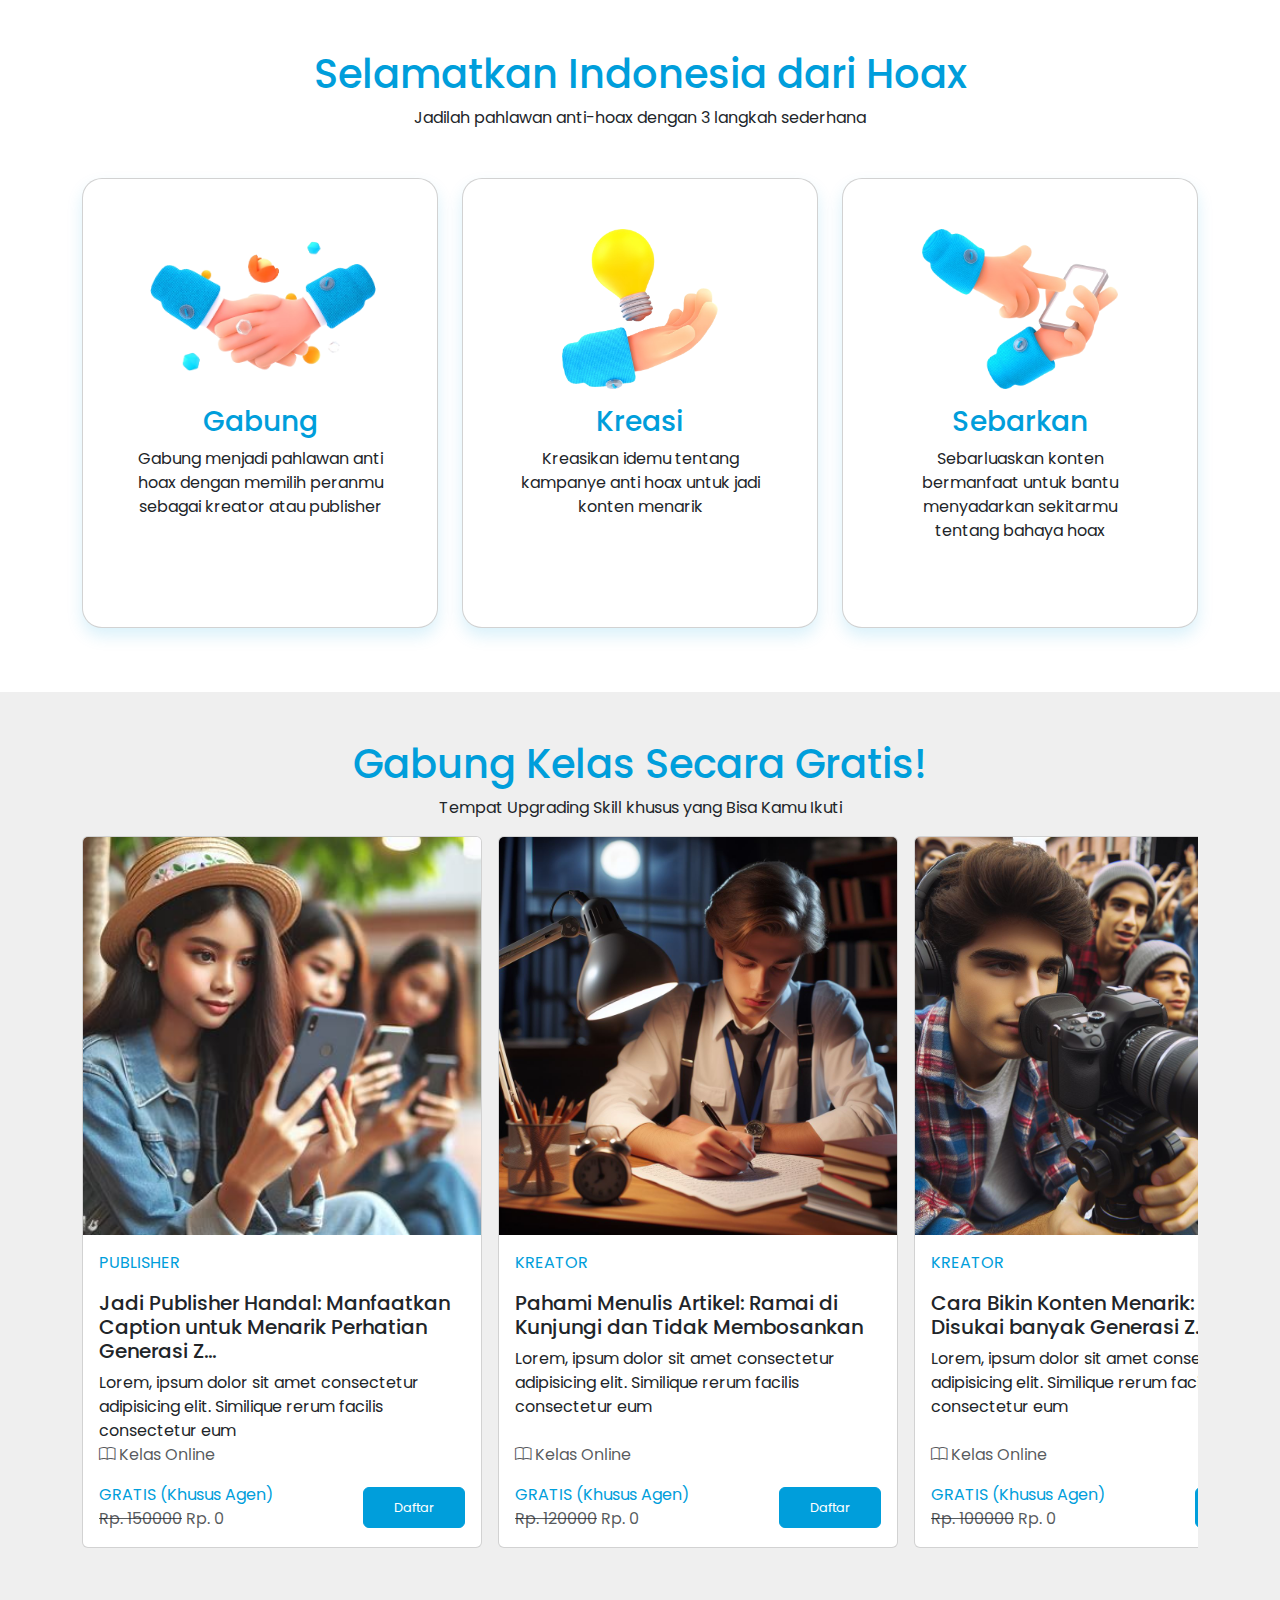
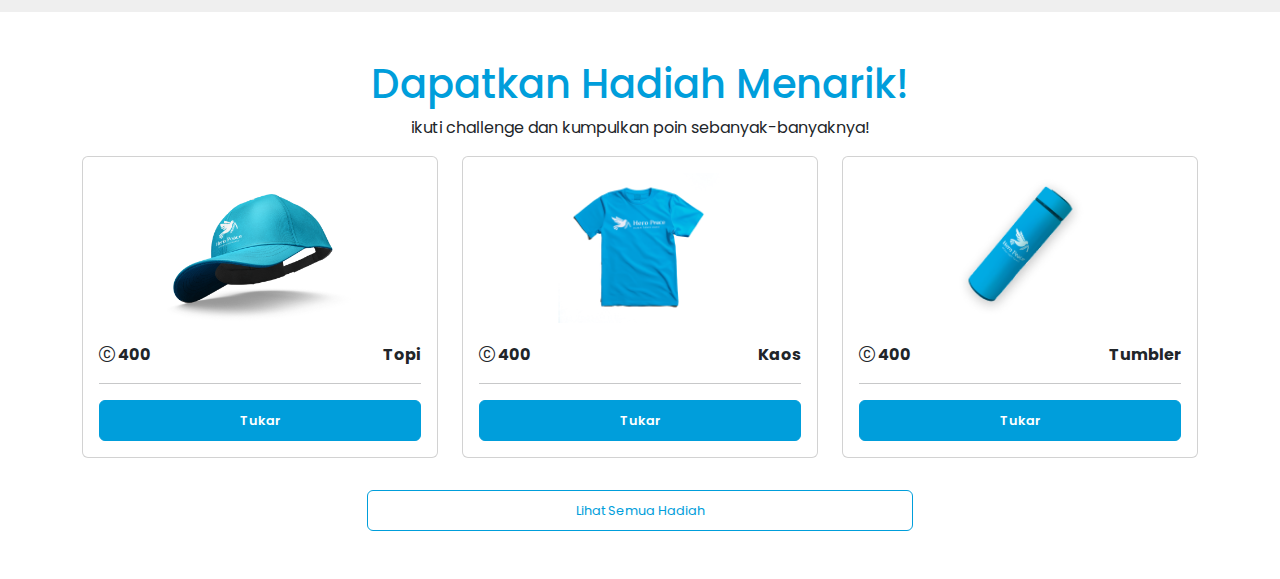
==== commit e050cafe: "modified:   assets/css/style.css 	modified:   index.html" ====
--- a/index.html
+++ b/index.html
@@ -77,7 +77,7 @@
           <div class="col-12 col-md-6 mb-3 text-white">
             <h1>Ayo Jadi <span class="fw-bold">Pahlawan <br> Anti Hoaks</span> di Kampusmu!
             </h1>
-            <p>
+            <p class="text-justify">
               Yuk bantu wujudkan pemilu aman dan damai dengan menjadi bagian dari komunitas pahlawan anti hoax di
               kampusmu dan dapatkan bnayak benefit yang menarik untuk pengembangan dirimu!
             </p>
@@ -130,22 +130,51 @@
             <h1 class="fw-bold text-dark mb-5">Kenapa Kamu Harus Bergabung?</h1>
             <ol>
               <li>
-                <h3>Alasan 1</h3>
-                <p>Lorem, ipsum dolor sit amet consectetur adipisicing elit. Optio error officia, necessitatibus
-                  repudiandae eaque commodi est sint rem magnam soluta hic. Doloremque sequi voluptates tempore eum
-                  illum quo corrupti vitae! 1...</p>
-              </li>
-              <li>
-                <h3>Alasan 2</h3>
-                <p>Lorem, ipsum dolor sit amet consectetur adipisicing elit. Optio error officia, necessitatibus
-                  repudiandae eaque commodi est sint rem magnam soluta hic. Doloremque sequi voluptates tempore eum
-                  illum quo corrupti vitae! 2...</p>
-              </li>
-              <li>
-                <h3>Alasan 3</h3>
-                <p>Lorem, ipsum dolor sit amet consectetur adipisicing elit. Optio error officia, necessitatibus
-                  repudiandae eaque commodi est sint rem magnam soluta hic. Doloremque sequi voluptates tempore eum
-                  illum quo corrupti vitae! 3...</p>
+                <h5>Self Development</h5>
+                <p class="text-justify">
+                  Ada banyak kelas dan konten yang akan membantumu untuk meningkatkan kapasitas dan kemampuan diri,
+                  menjadikanmu lebih kreatif serta berkembang pesat bersama komunitas kami
+                </p>
+              </li>
+              <li>
+                <h5>Contribute & Inspire</h5>
+                <p class="text-justify">
+                  Ikut berkontribusi untuk negeri wujudkan pemilu damai dan dikenal sebagai generasi produktif
+                  menginspirasi kebaikan bagi teman-teman media sosial
+                </p>
+              </li>
+              <li>
+                <h5>Supportif Networking</h5>
+                <p class="text-justify">
+                  Relasi yang mendukung dan kompeten bisa jadi teman terbaik dari tingkat global hingga universitas yang
+                  akan kamu temukan disini
+                </p>
+              </li>
+              <li>
+                <h5>Special Reward</h5>
+                <p class="text-justify">
+                  Hadiah istimewa keren dengan banyak bonus lainnya dapat kamu dapatkan melalui poin pengerjaan task
+                </p>
+              </li>
+              <li>
+                <h5>Exclusive Access</h5>
+                <p class="text-justify">
+                  Akses khusus ke berbagai acara yang diadakan oleh mitra pemerintah maupun non pemerintah secara Gratis
+                  untukmu
+                </p>
+              </li>
+              <li>
+                <h5>Top Appreciate</h5>
+                <p class="text-justify">
+                  Berkesempatan menjadi agen terbaik di tiap bulannya dan mendapatkan apresiasi tinggi dari Hero Peace
+                </p>
+              </li>
+              <li>
+                <h5>Certificate & Recomendation</h5>
+                <p class="text-justify">
+                  Dapatkan sertifikat khusus sebagai agen sosial dan rekomendasi Hero Peace bersama mitra untuk
+                  menunjang karir dan studimu
+                </p>
               </li>
             </ol>
           </div>
@@ -259,9 +288,10 @@
       </div>
     </section>
 
+    <hr class="dashed border-secondary">
+
     <!-- Section 4 -->
     <section id="section4">
-      <hr class="dashed border-secondary">
       <div class="container">
         <div class="text-center mb-5">
           <h1 class="text-dark">Selamatkan Indonesia dari Hoax</h1>
@@ -314,40 +344,6 @@
       </div>
     </section>
 
-    <!-- Section 5 -->
-    <section id="section5">
-      <div class="container">
-        <div class="row align-items-center">
-          <div class="d-none d-lg-block col-lg">
-            <img src="./assets/img/section5.png" alt="" class="img-fluid">
-          </div>
-          <div class="col-12 col-lg-6">
-            <h1 class="fw-bold text-dark mb-5">Kenapa Kamu Harus Bergabung?</h1>
-            <ol>
-              <li>
-                <h3>Alasan 1</h3>
-                <p>Lorem, ipsum dolor sit amet consectetur adipisicing elit. Optio error officia, necessitatibus
-                  repudiandae eaque commodi est sint rem magnam soluta hic. Doloremque sequi voluptates tempore eum
-                  illum quo corrupti vitae! 1...</p>
-              </li>
-              <li>
-                <h3>Alasan 2</h3>
-                <p>Lorem, ipsum dolor sit amet consectetur adipisicing elit. Optio error officia, necessitatibus
-                  repudiandae eaque commodi est sint rem magnam soluta hic. Doloremque sequi voluptates tempore eum
-                  illum quo corrupti vitae! 2...</p>
-              </li>
-              <li>
-                <h3>Alasan 3</h3>
-                <p>Lorem, ipsum dolor sit amet consectetur adipisicing elit. Optio error officia, necessitatibus
-                  repudiandae eaque commodi est sint rem magnam soluta hic. Doloremque sequi voluptates tempore eum
-                  illum quo corrupti vitae! 3...</p>
-              </li>
-            </ol>
-          </div>
-        </div>
-      </div>
-    </section>
-
     <!-- Section 6 -->
     <section id="section6">
       <div class="text-center">
@@ -384,7 +380,7 @@
                   </div>
                   <hr>
                   <div class="d-grid gap-2">
-                    <a href="#" class="btn btn-primary">Tukar</a>
+                    <a href="#" class="btn btn-dark text-white fw-semibold">Tukar</a>
                   </div>
                 </div>
               </div>
@@ -403,7 +399,7 @@
                   </div>
                   <hr>
                   <div class="d-grid gap-2">
-                    <a href="#" class="btn btn-primary">Tukar</a>
+                    <a href="#" class="btn btn-dark text-white fw-semibold">Tukar</a>
                   </div>
                 </div>
               </div>
@@ -422,7 +418,7 @@
                   </div>
                   <hr>
                   <div class="d-grid gap-2">
-                    <a href="#" class="btn btn-primary">Tukar</a>
+                    <a href="#" class="btn btn-dark text-white fw-semibold">Tukar</a>
                   </div>
                 </div>
               </div>
--- a/assets/css/style.css
+++ b/assets/css/style.css
@@ -31,6 +31,10 @@
   #section7 .card-body img{
     width: unset;
   }
+
+  #hero p{
+    text-align: left;
+  }
   
 }
 #section7 .card-body img{
@@ -58,14 +62,6 @@
   background-image: url(../img/hero.png);
   background-size: cover;
   background-position: bottom;
-}
-
-#section3 {
-  background-color: #fff;
-  background-image: url(../img/bottom.png);
-  background-position: top;
-  background-size: contain;
-  background-repeat: no-repeat;
 }
 
 #section3 .card {
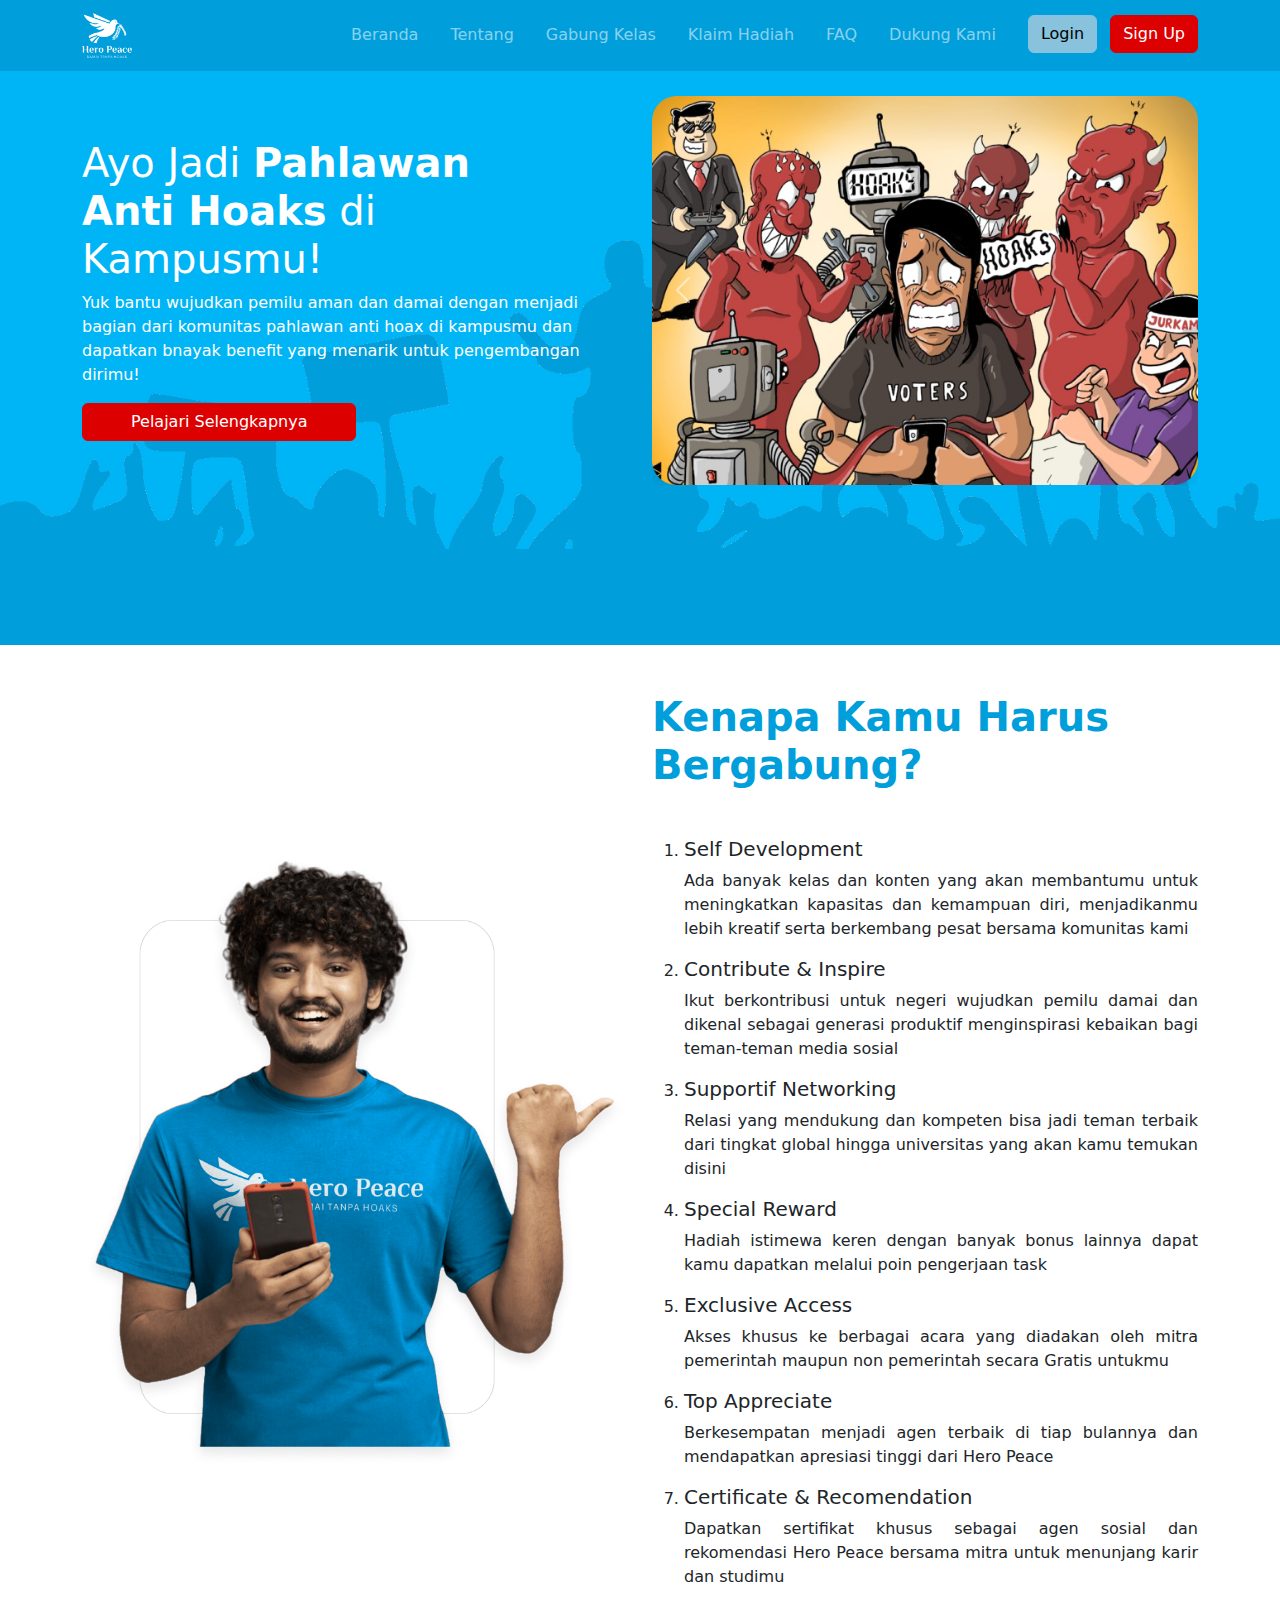
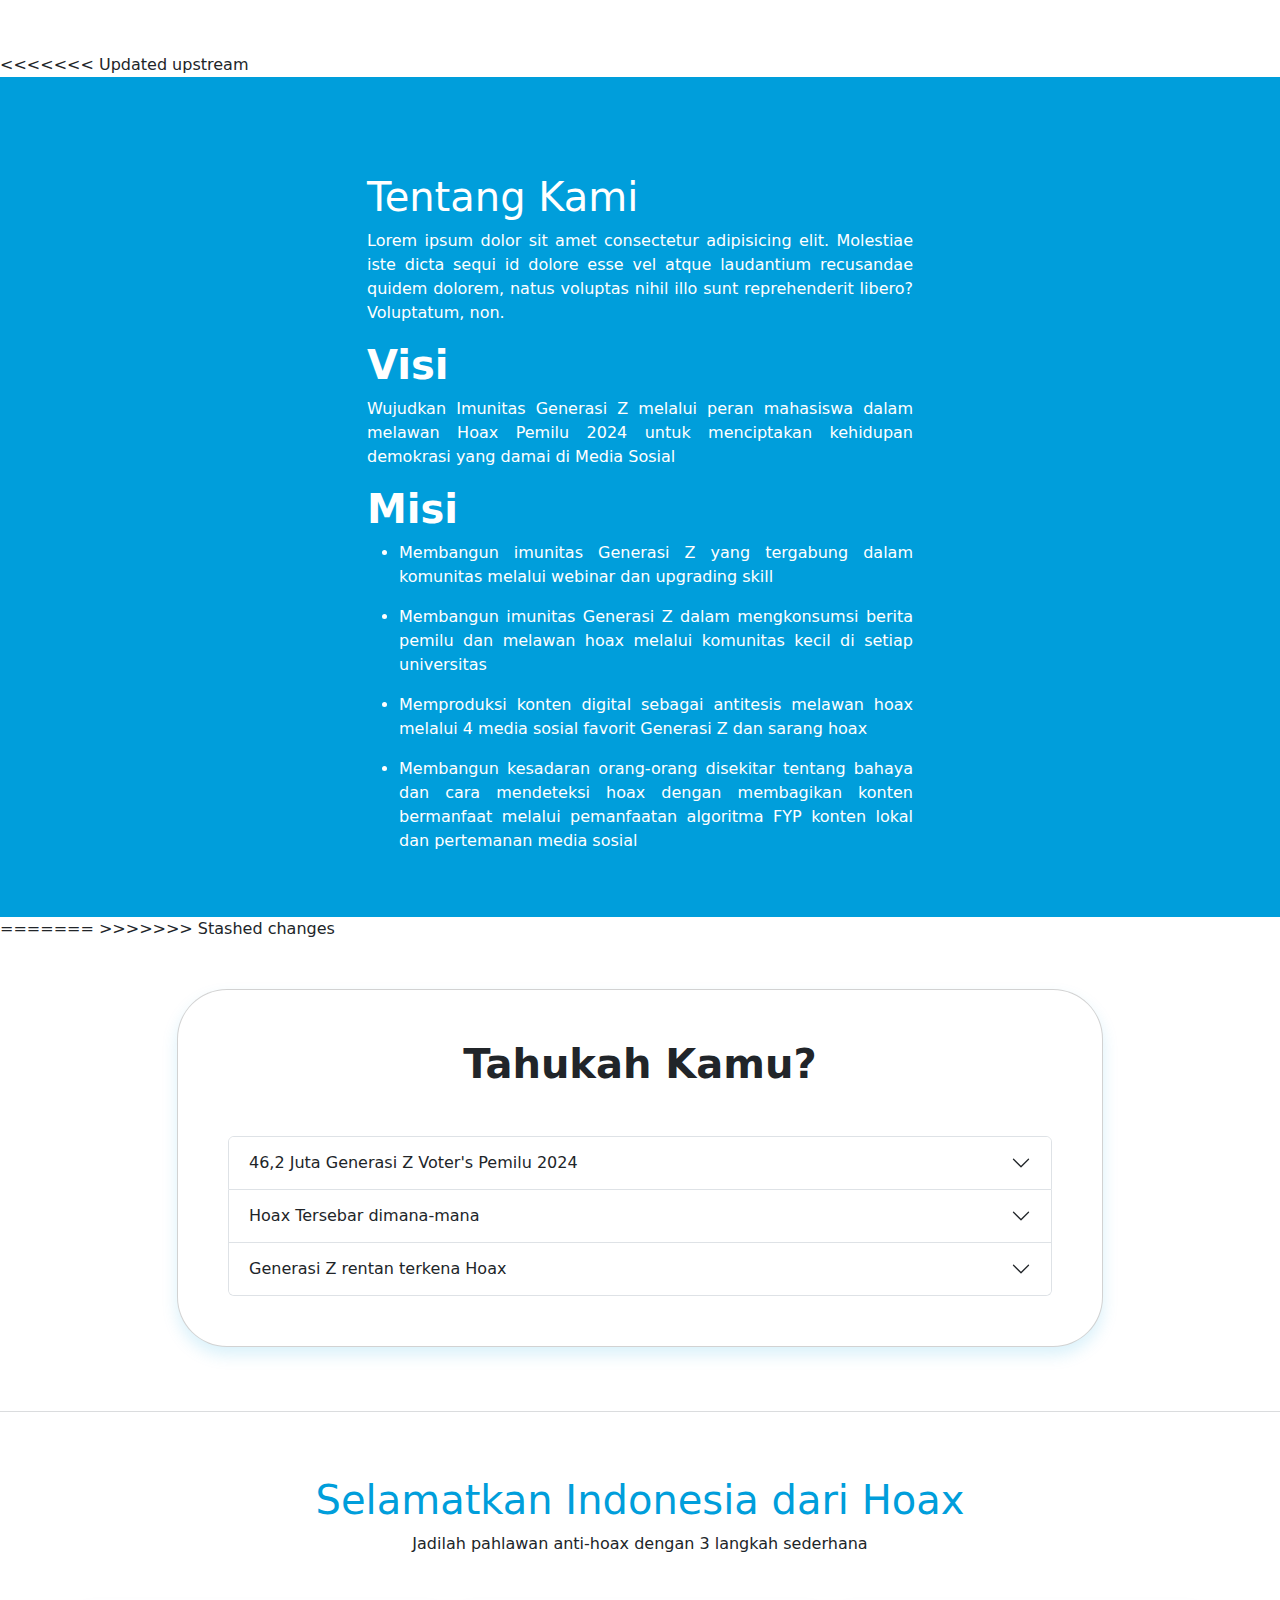
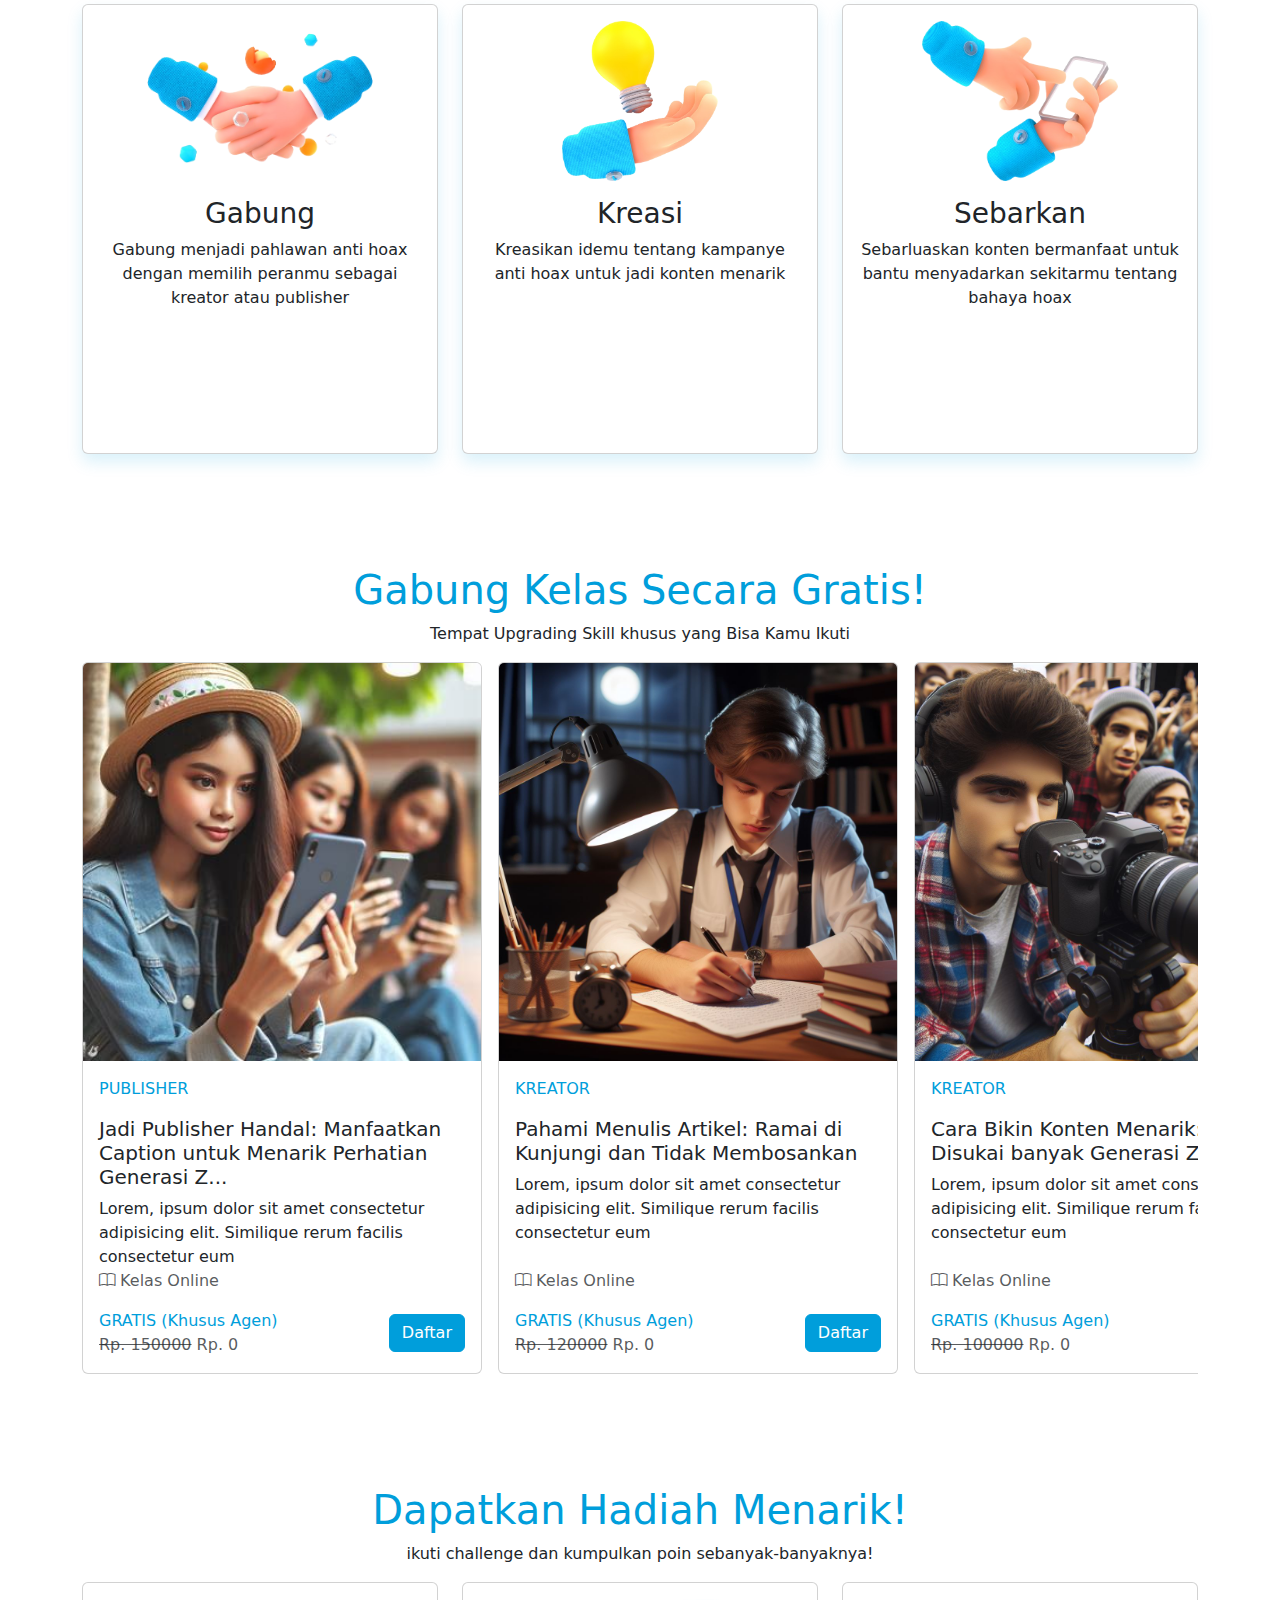
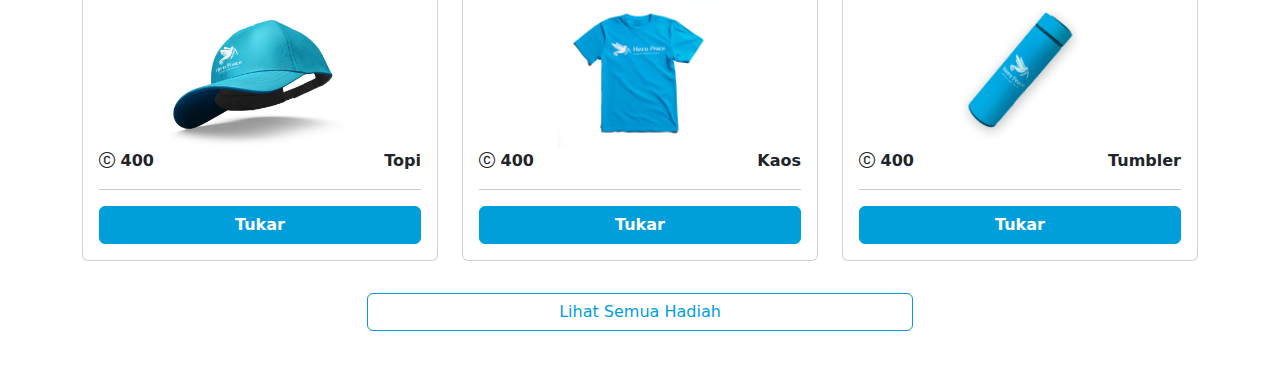
==== commit 672d9c03: "NASEH IS PELER" ====
--- a/index.html
+++ b/index.html
@@ -44,7 +44,7 @@
               <a class="nav-link" href="#">Beranda</a>
             </li>
             <li class="nav-item">
-              <a class="nav-link" href="#">Tentang</a>
+              <a class="nav-link" href="/about.html">Tentang</a>
             </li>
             <li class="nav-item">
               <a class="nav-link" href="#">Gabung Kelas</a>
@@ -183,6 +183,7 @@
     </section>
 
     <!-- Section 2 -->
+<<<<<<< Updated upstream
     <section id="section2" class="bg-dark">
       <div class="container">
         <div class="row justify-content-center mt-5">
@@ -222,6 +223,8 @@
         </div>
       </div>
     </section>
+=======
+>>>>>>> Stashed changes
 
     <!-- Section 3 -->
     <section id="section3">
--- a/assets/css/style.css
+++ b/assets/css/style.css
@@ -12,14 +12,15 @@
     height: 100%;
   }
 
-  #section4 .card{
+  #section4 .card {
     min-height: 450px;
   }
 
-  #section6 .card{
-    width: 400px!important;
-  }
-
+  #section6 .card {
+    width: 400px !important;
+  }
+
+<<<<<<< Updated upstream
   #section7 .card-body{
     height: 300px;
   }
@@ -36,16 +37,18 @@
     text-align: left;
   }
   
+=======
+>>>>>>> Stashed changes
 }
 #section7 .card-body img{
   max-width: 100%;
 }
 
-#section6 .card{
+#section6 .card {
   width: 300px;
 }
 
-.text-justify{
+.text-justify {
   text-align: justify;
 }
 
@@ -72,37 +75,48 @@
   padding: 50px;
 }
 
+<<<<<<< Updated upstream
 #section6{
+=======
+#section4,
+#section6 {
+>>>>>>> Stashed changes
   background-color: #efefef;
 }
 
-#section4 h3{
+#section4 h3 {
   color: var(--bs-dark);
 }
 
-#section4 .card{
+#section4 .card {
   border-radius: 20px;
   /* border: none; */
 }
 
-#section4 .card-body{
+#section4 .card-body {
   padding: 50px;
 }
 
-#section4 .card, #section4 .card path,#section4 .card h3 {
+#section4 .card,
+#section4 .card path,
+#section4 .card h3 {
   transition: all .5s;
 }
+
 #section4 .card:hover path {
   fill: #fff;
 }
+
 #section4 .card:hover {
   background-color: var(--bs-dark);
   color: #fff;
 }
+
 #section4 .card:hover h3 {
   color: #fff;
 }
-#gambarcarousel{
+
+#gambarcarousel {
   border-radius: 30px;
 }
 
@@ -180,4 +194,58 @@
 
 .accordion-body {
   margin-bottom: 1rem;
+}
+
+.jumbotron {
+  position: relative;
+  margin: 0;
+  text-align: center;
+  color: #fff;
+  background-color: #333;
+  overflow: hidden;
+}
+
+.jumbotron .container .profile-img,
+.jumbotron .container h1,
+.jumbotron .container h4,
+.jumbotron .container hr,
+.jumbotron .container a {
+  position: relative;
+}
+
+.jumbotron .parallax-img {
+  width: 100%;
+  position: absolute;
+  top: 0;
+  left: 0;
+  z-index: 0;
+}
+
+/* .jumbotron .profile-img {
+  width: 25%;
+  margin: 20px 0;
+  border-radius: 100%;
+  border: 8px solid #eee;
+  -moz-box-shadow: 0px 0px 20px #ccc;
+  -webkit-box-shadow: 0px 0px 20px #ccc;
+  box-shadow: 0px 0px 20px #ccc;
+  filter: hue-rotate(30deg);
+  -webkit-filter: hue-rotate(30deg);
+  -moz-filter: hue-rotate(30deg);
+  -o-filter: hue-rotate(30deg);
+  
+  filter: saturate(0);
+  -webkit-filter: saturate(0);
+  -moz-filter: saturate(0);
+  -o-filter: saturate(0);
+
+} */
+
+.jumbotron hr {
+  width: 50%;
+}
+
+.jumbotron h4 {
+  max-width: 50%;
+  margin: 0 auto 20px;
 }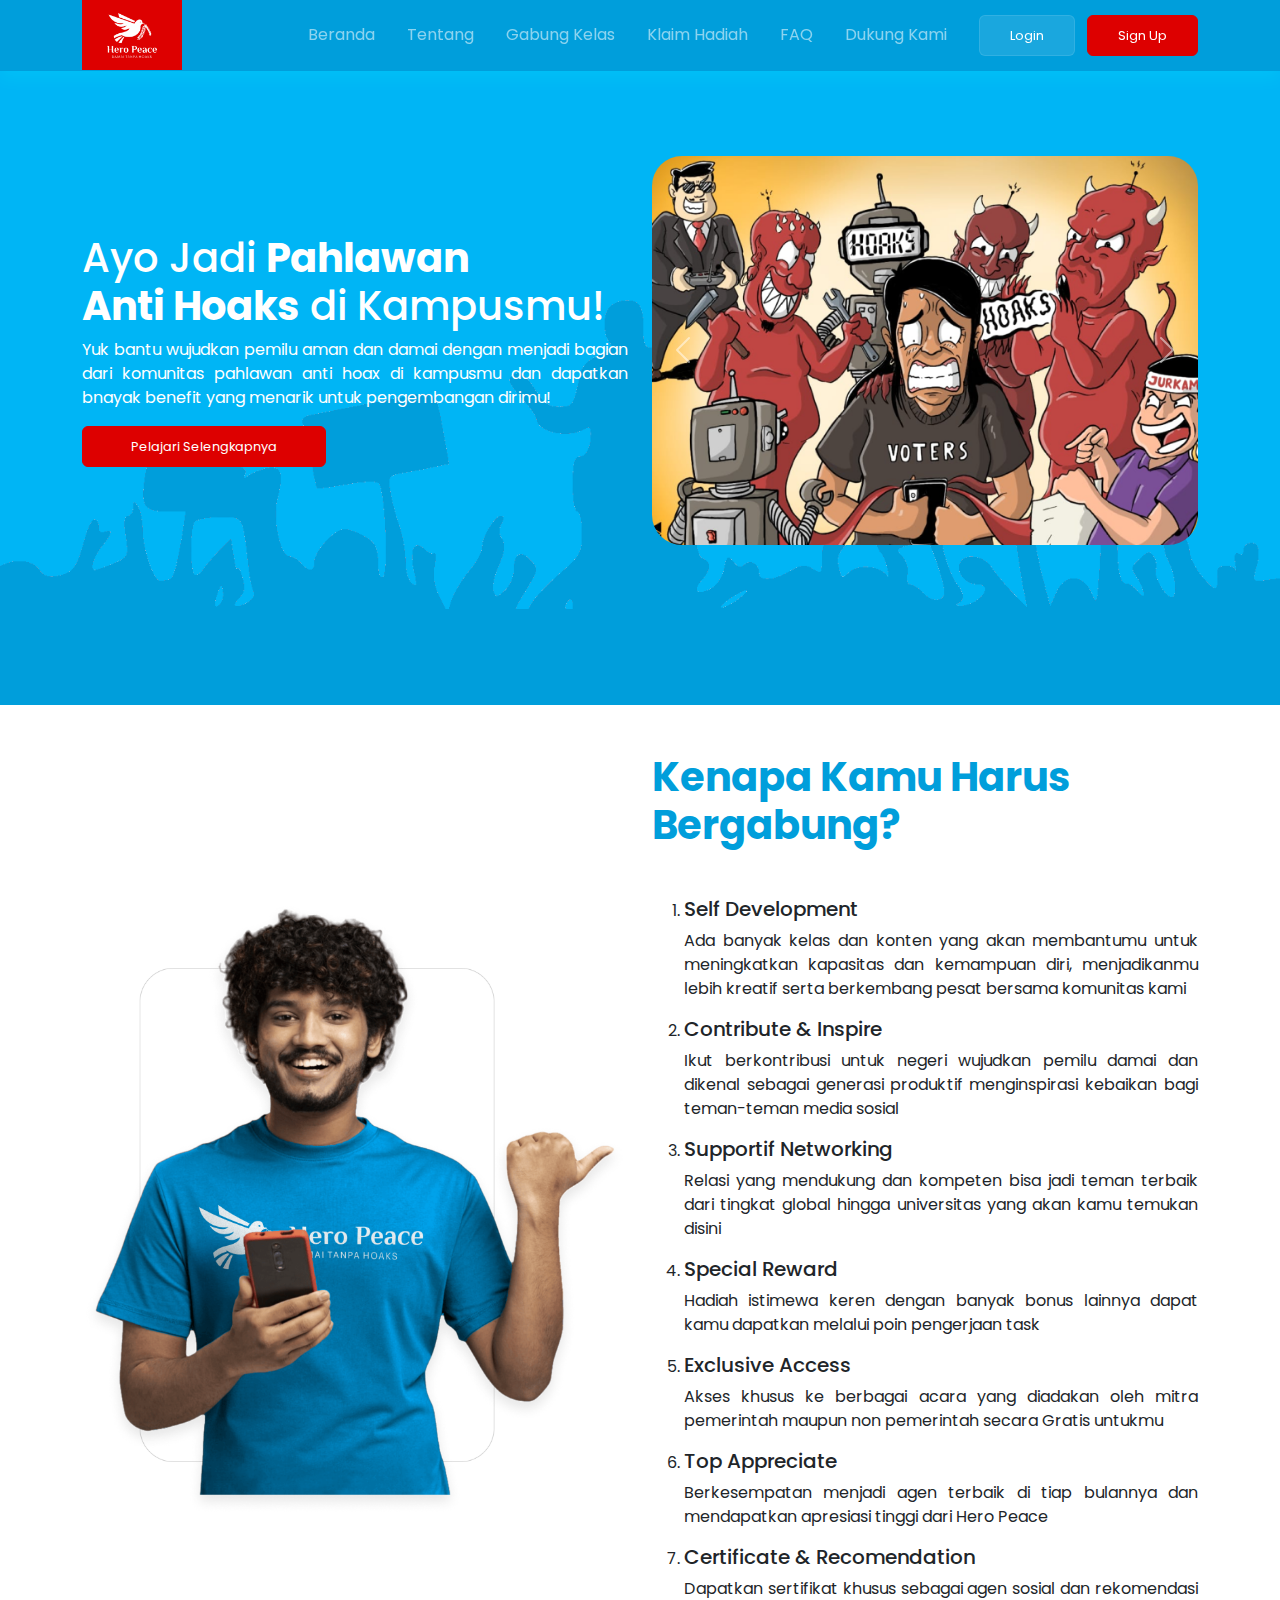
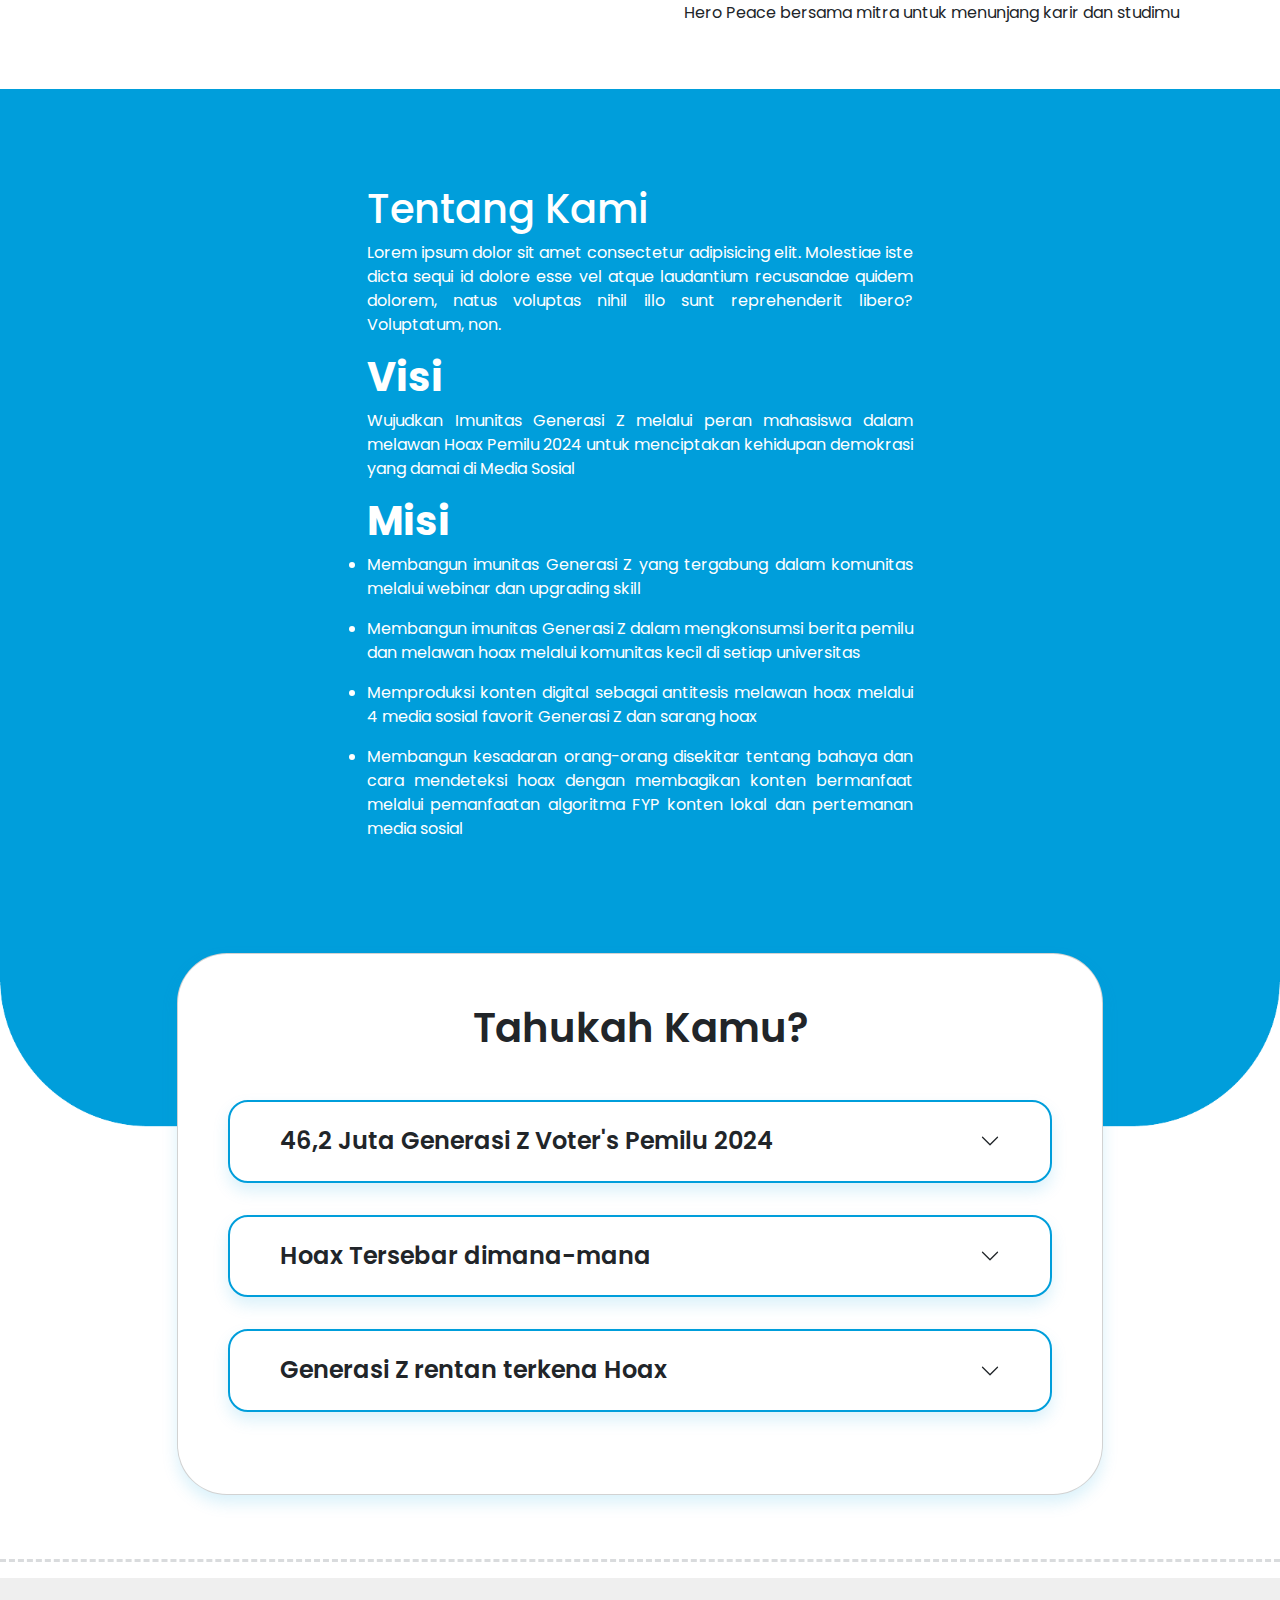
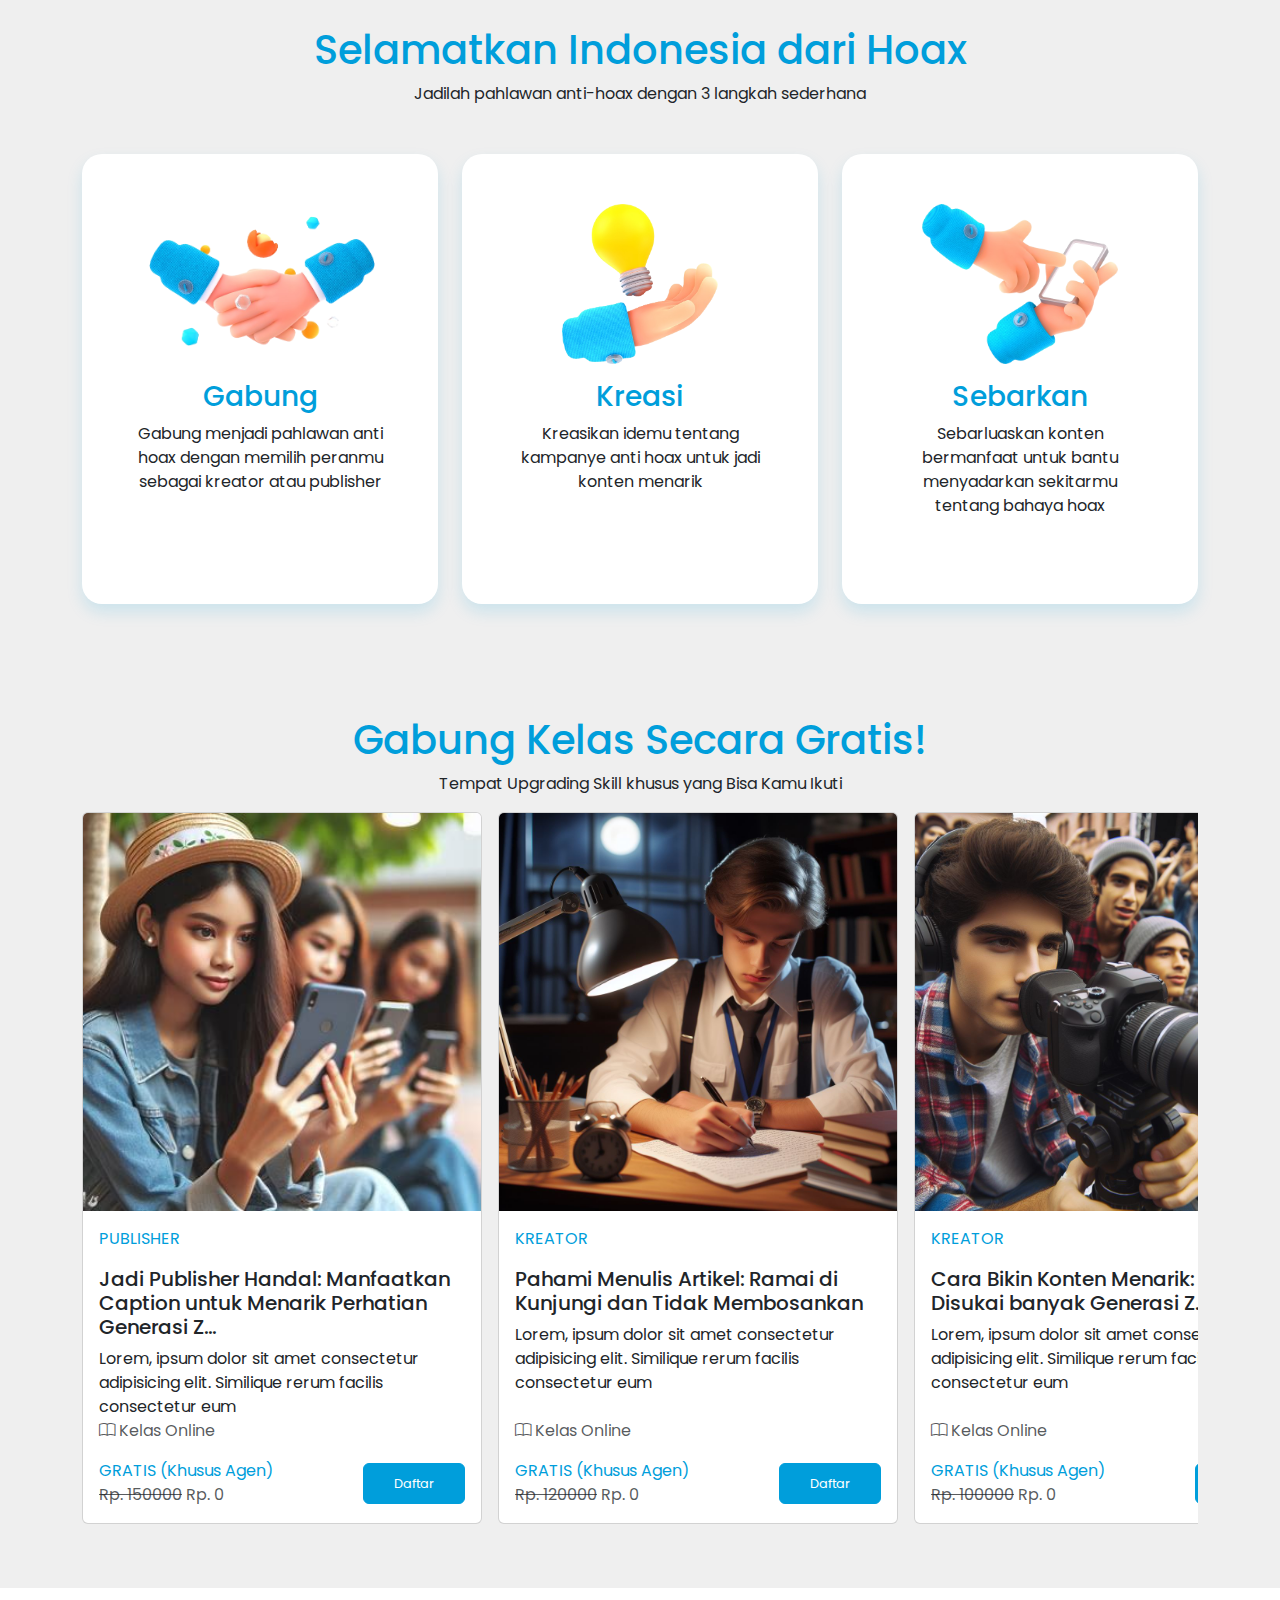
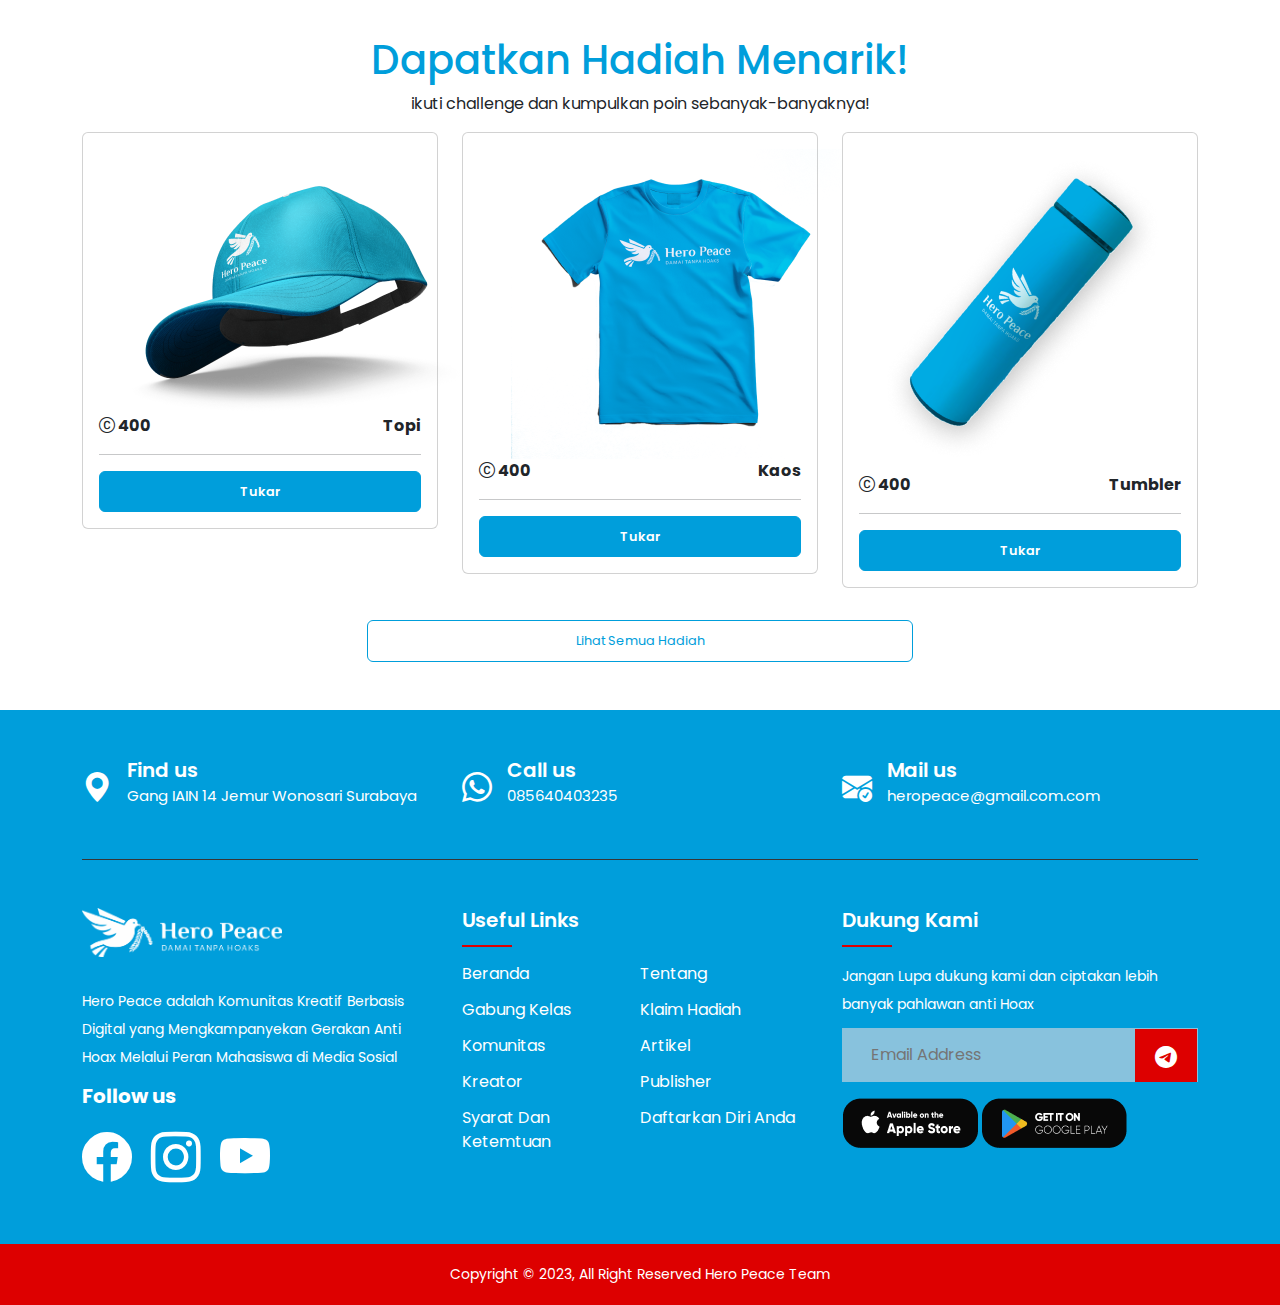
==== commit 31084443: "NASEH IS PELER" ====
--- a/index.html
+++ b/index.html
@@ -44,7 +44,7 @@
               <a class="nav-link" href="#">Beranda</a>
             </li>
             <li class="nav-item">
-              <a class="nav-link" href="/about.html">Tentang</a>
+              <a class="nav-link" href="#">Tentang</a>
             </li>
             <li class="nav-item">
               <a class="nav-link" href="#">Gabung Kelas</a>
@@ -183,7 +183,6 @@
     </section>
 
     <!-- Section 2 -->
-<<<<<<< Updated upstream
     <section id="section2" class="bg-dark">
       <div class="container">
         <div class="row justify-content-center mt-5">
@@ -223,8 +222,6 @@
         </div>
       </div>
     </section>
-=======
->>>>>>> Stashed changes
 
     <!-- Section 3 -->
     <section id="section3">
@@ -478,6 +475,115 @@
     })
   </script>
 
+  <footer class="footer-section bg-dark ">
+    <div class="container">
+      <div class="footer-cta pt-5 pb-5">
+        <div class="row">
+          <div class="col-xl-4 col-md-4 mb-30">
+            <div class="single-cta">
+              <i class="bi bi-geo-alt-fill"></i>
+              <div class="cta-text">
+                <h4>Find us</h4>
+                <span><a href="https://maps.app.goo.gl/LZgTYHvFWREseHJs5" target="_blank">Gang IAIN 14 Jemur Wonosari
+                    Surabaya</a></span>
+              </div>
+            </div>
+          </div>
+          <div class="col-xl-4 col-md-4 mb-30">
+            <div class="single-cta">
+              <i class="bi bi-whatsapp"></i>
+              <div class="cta-text">
+                <h4>Call us</h4>
+                <span><a href="https://api.whatsapp.com/send?phone=085640403235 ">085640403235</a></span>
+              </div>
+            </div>
+          </div>
+          <div class="col-xl-4 col-md-4 mb-30">
+            <div class="single-cta">
+              <i class="bi bi-envelope-check-fill"></i>
+              <div class="cta-text">
+                <h4>Mail us</h4>
+                <span>heropeace@gmail.com.com</span>
+              </div>
+            </div>
+          </div>
+        </div>
+      </div>
+      <div class="footer-content pt-5 pb-5">
+        <div class="row">
+          <div class="col-xl-4 col-lg-4 mb-50">
+            <div class="footer-widget">
+              <div class="footer-logo">
+                <a href="index.html"><img src="/assets/img/Logo Resmi.png" class="img-fluid" alt="logo"
+                    style="width: 400px"></a>
+              </div>
+              <div class="footer-text">
+                <p>Hero Peace adalah Komunitas Kreatif Berbasis Digital yang Mengkampanyekan Gerakan Anti Hoax Melalui
+                  Peran Mahasiswa di Media Sosial</p>
+              </div>
+              <div class="footer-social-icon">
+                <span>Follow us</span>
+                <a href="#"><i class="bi bi-facebook"></i></a>
+                <a href="#"><i class="bi bi-instagram"></i></a>
+                <a href="#"><i class="bi bi-youtube" id="youtube"></i></a>
+              </div>
+            </div>
+          </div>
+          <div class="col-xl-4 col-lg-4 col-md-6 mb-30">
+            <div class="footer-widget">
+              <div class="footer-widget-heading">
+                <h3>Useful Links</h3>
+              </div>
+              <ul>
+                <li><a href="#">Beranda</a></li>
+                <li><a href="#">Tentang</a></li>
+                <li><a href="#">Gabung Kelas</a></li>
+                <li><a href="#">Klaim Hadiah</a></li>
+                <li><a href="#">Komunitas</a></li>
+                <li><a href="#">Artikel</a></li>
+                <li><a href="#">Kreator</a></li>
+                <li><a href="#">publisher</a></li>
+                <li><a href="#">Syarat dan Ketemtuan</a></li>
+                <li><a href="#">Daftarkan Diri Anda</a></li>
+              </ul>
+            </div>
+          </div>
+          <div class="col-xl-4 col-lg-4 col-md-6 mb-50">
+            <div class="footer-widget">
+              <div class="footer-widget-heading">
+                <h3>Dukung Kami</h3>
+              </div>
+              <div class="footer-text mb-25">
+                <p>Jangan Lupa dukung kami dan ciptakan lebih banyak pahlawan anti Hoax</p>
+              </div>
+              <div class="subscribe-form">
+                <form action="#">
+                  <input type="text" placeholder="Email Address">
+                  <button><i class="bi bi-telegram"></i></button>
+                </form>
+              </div>
+              <div class="mt-3">
+                <img src="/assets/img/Play Store.png" alt="">
+                <img src="/assets/img/Google Play.png" alt="">
+              </div>
+            </div>
+          </div>
+        </div>
+      </div>
+    </div>
+    <div class="copyright-area">
+      <div class="container">
+        <div class="row">
+          <div class=" text-center">
+            <div class="copyright-text text-center">
+              <p>Copyright &copy; 2023, All Right Reserved <a href="https://heropeace.com">Hero Peace Team</a></p>
+            </div>
+          </div>
+        </div>
+      </div>
+    </div>
+  </footer>
+
 </body>
 
 </html>--- a/assets/css/style.css
+++ b/assets/css/style.css
@@ -20,28 +20,6 @@
     width: 400px !important;
   }
 
-<<<<<<< Updated upstream
-  #section7 .card-body{
-    height: 300px;
-  }
-
-  #section7 .card-body img{
-    height: 150px;
-  }
-
-  #section7 .card-body img{
-    width: unset;
-  }
-
-  #hero p{
-    text-align: left;
-  }
-  
-=======
->>>>>>> Stashed changes
-}
-#section7 .card-body img{
-  max-width: 100%;
 }
 
 #section6 .card {
@@ -67,6 +45,14 @@
   background-position: bottom;
 }
 
+#section3 {
+  background-color: #fff;
+  background-image: url(../img/bottom.png);
+  background-position: top;
+  background-size: contain;
+  background-repeat: no-repeat;
+}
+
 #section3 .card {
   border-radius: 50px;
 }
@@ -75,12 +61,8 @@
   padding: 50px;
 }
 
-<<<<<<< Updated upstream
-#section6{
-=======
 #section4,
 #section6 {
->>>>>>> Stashed changes
   background-color: #efefef;
 }
 
@@ -90,7 +72,7 @@
 
 #section4 .card {
   border-radius: 20px;
-  /* border: none; */
+  border: none;
 }
 
 #section4 .card-body {
@@ -248,4 +230,198 @@
 .jumbotron h4 {
   max-width: 50%;
   margin: 0 auto 20px;
+}
+
+ul {
+  margin: 0px;
+  padding: 0px;
+}
+
+.footer-section {
+  position: relative;
+}
+
+.footer-cta {
+  border-bottom: 1px solid #373636;
+}
+
+.single-cta i {
+  color: #ffffff;
+  font-size: 30px;
+  float: left;
+  margin-top: 8px;
+}
+
+.cta-text {
+  padding-left: 15px;
+  display: inline-block;
+}
+
+.cta-text h4 {
+  color: #fff;
+  font-size: 20px;
+  font-weight: 600;
+  margin-bottom: 2px;
+}
+
+.cta-text span {
+  font-size: 15px;
+  color: #ffffff
+}
+
+.cta-text span a {
+  color: #fff;
+  text-decoration: none;
+}
+
+.cta-text span a:hover {
+  color: #ffffff;
+
+}
+
+.footer-content {
+  position: relative;
+  z-index: 2;
+}
+
+.footer-pattern img {
+  position: absolute;
+  top: 0;
+  left: 0;
+  height: 330px;
+  background-size: cover;
+  background-position: 100% 100%;
+}
+
+.footer-logo {
+  margin-bottom: 30px;
+}
+
+.footer-logo img {
+  max-width: 200px;
+}
+
+.footer-text p {
+  margin-bottom: 10px;
+  font-size: 14px;
+  color: #ffffff;
+  line-height: 28px;
+}
+
+.footer-social-icon span {
+  color: #fff;
+  display: block;
+  font-size: 20px;
+  font-weight: 700;
+  font-family: 'Poppins', sans-serif;
+  margin-bottom: 10px;
+}
+
+.footer-social-icon a {
+  color: #fff;
+  font-size: 50px;
+  margin-right: 15px;
+}
+
+.footer-social-icon i {
+  height: 50px;
+  width: 50px;
+  text-align: center;
+  line-height: 38px;
+  border-radius: 50%;
+}
+
+.facebook-bg {
+  background: #3B5998;
+}
+
+.twitter-bg {
+  background: #55ACEE;
+}
+
+.google-bg {
+  background: #DD4B39;
+}
+
+.footer-widget-heading h3 {
+  color: #fff;
+  font-size: 20px;
+  font-weight: 600;
+  margin-bottom: 30px;
+  position: relative;
+}
+
+.footer-widget-heading h3::before {
+  content: "";
+  position: absolute;
+  left: 0;
+  bottom: -15px;
+  height: 2px;
+  width: 50px;
+  background: #dd0000;
+}
+
+.footer-widget ul li {
+  display: inline-block;
+  float: left;
+  width: 50%;
+  margin-bottom: 12px;
+}
+
+.footer-widget ul li a:hover {
+  color: #000000;
+}
+
+.footer-widget ul li a {
+  color: #ffffff;
+  text-transform: capitalize;
+  text-decoration: none;
+}
+
+.subscribe-form {
+  position: relative;
+  overflow: hidden;
+}
+
+.subscribe-form input {
+  width: 100%;
+  padding: 14px 28px;
+  background: #88C2DD;
+  border: 1px solid #88C2DD;
+  color: #fff;
+}
+
+.subscribe-form button {
+  position: absolute;
+  right: 0;
+  background: #dd0000;
+  padding: 13px 20px;
+  border: 1px solid #88C2DD;
+  top: 0;
+}
+
+.subscribe-form button i {
+  color: #fff;
+  font-size: 22px;
+  transform: rotate(-6deg);
+}
+
+.copyright-area {
+  background: #dd0000;
+  padding: 20px 0;
+}
+
+.copyright-text p {
+  margin: 0;
+  font-size: 14px;
+  color: #ffffff;
+}
+
+.copyright-text p a {
+  color: #ffffff;
+  text-decoration: none;
+}
+
+#youtube {
+  font-size: 50px;
 }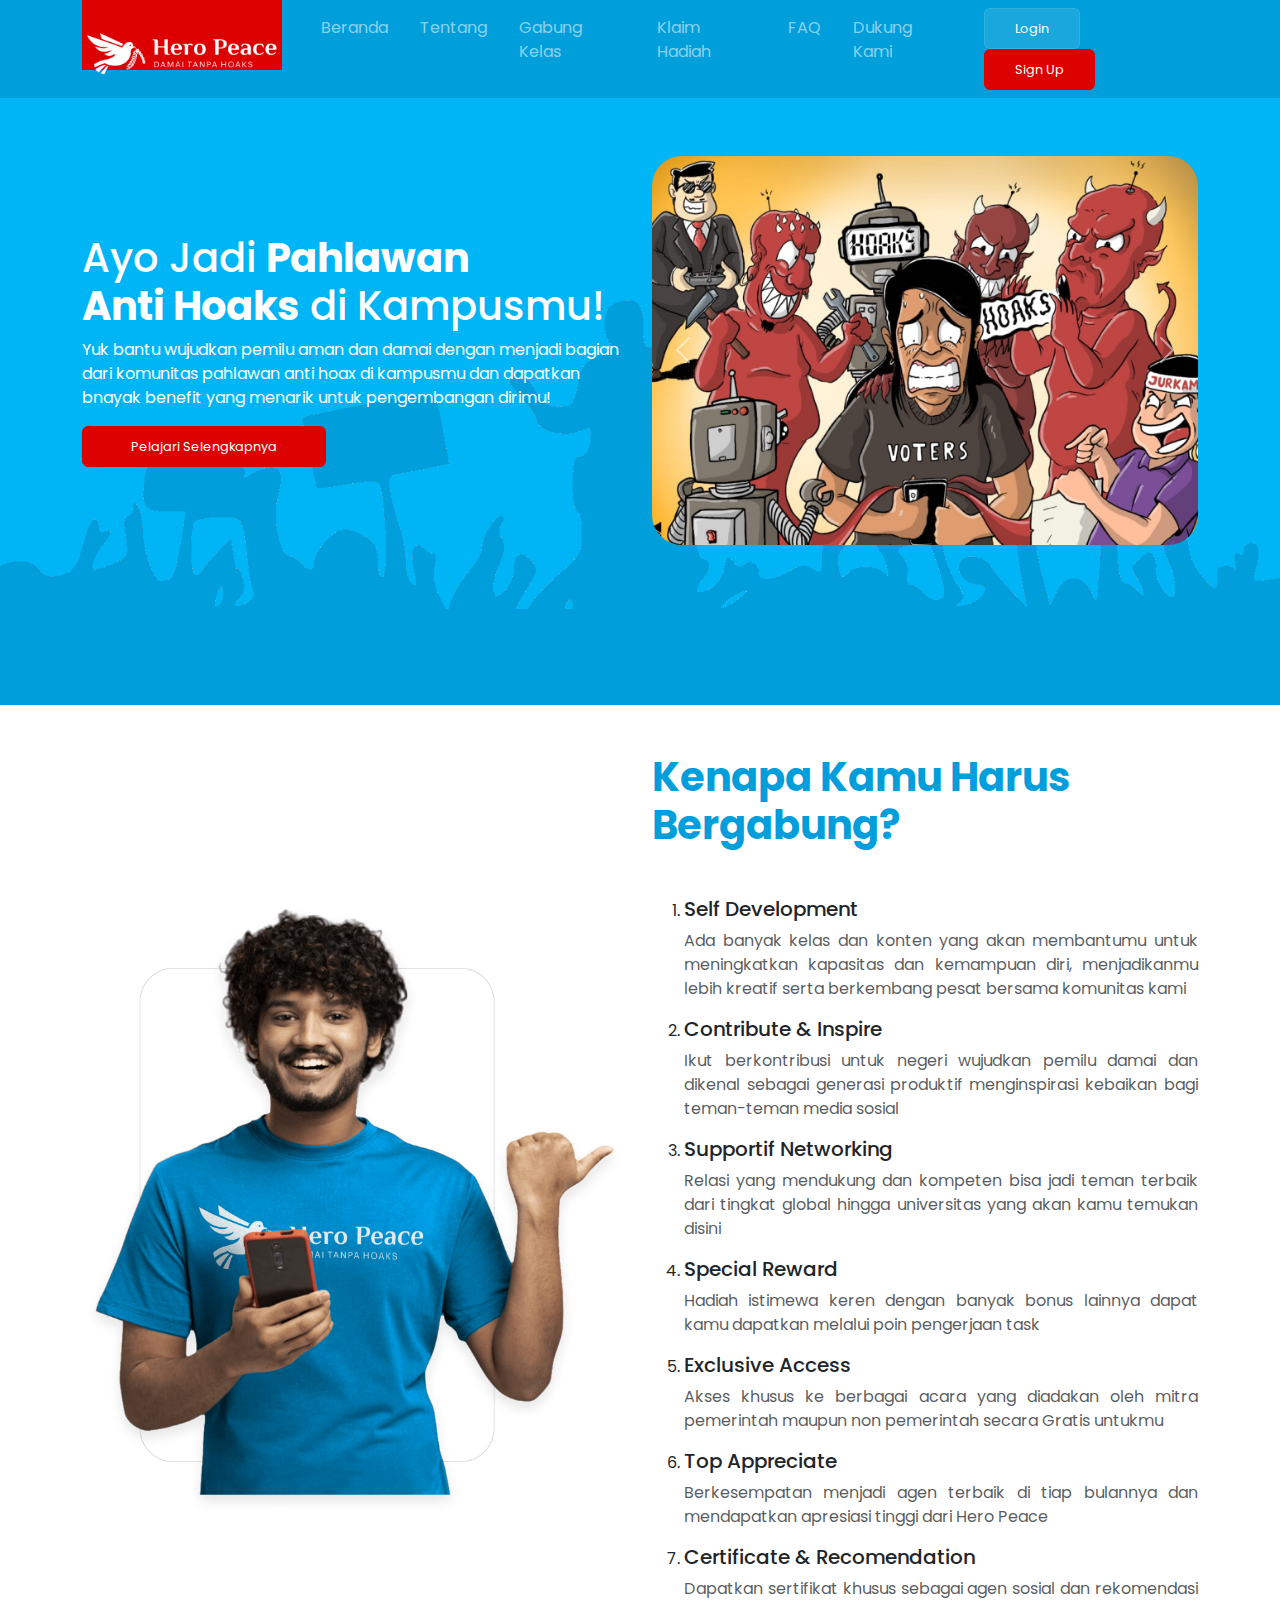
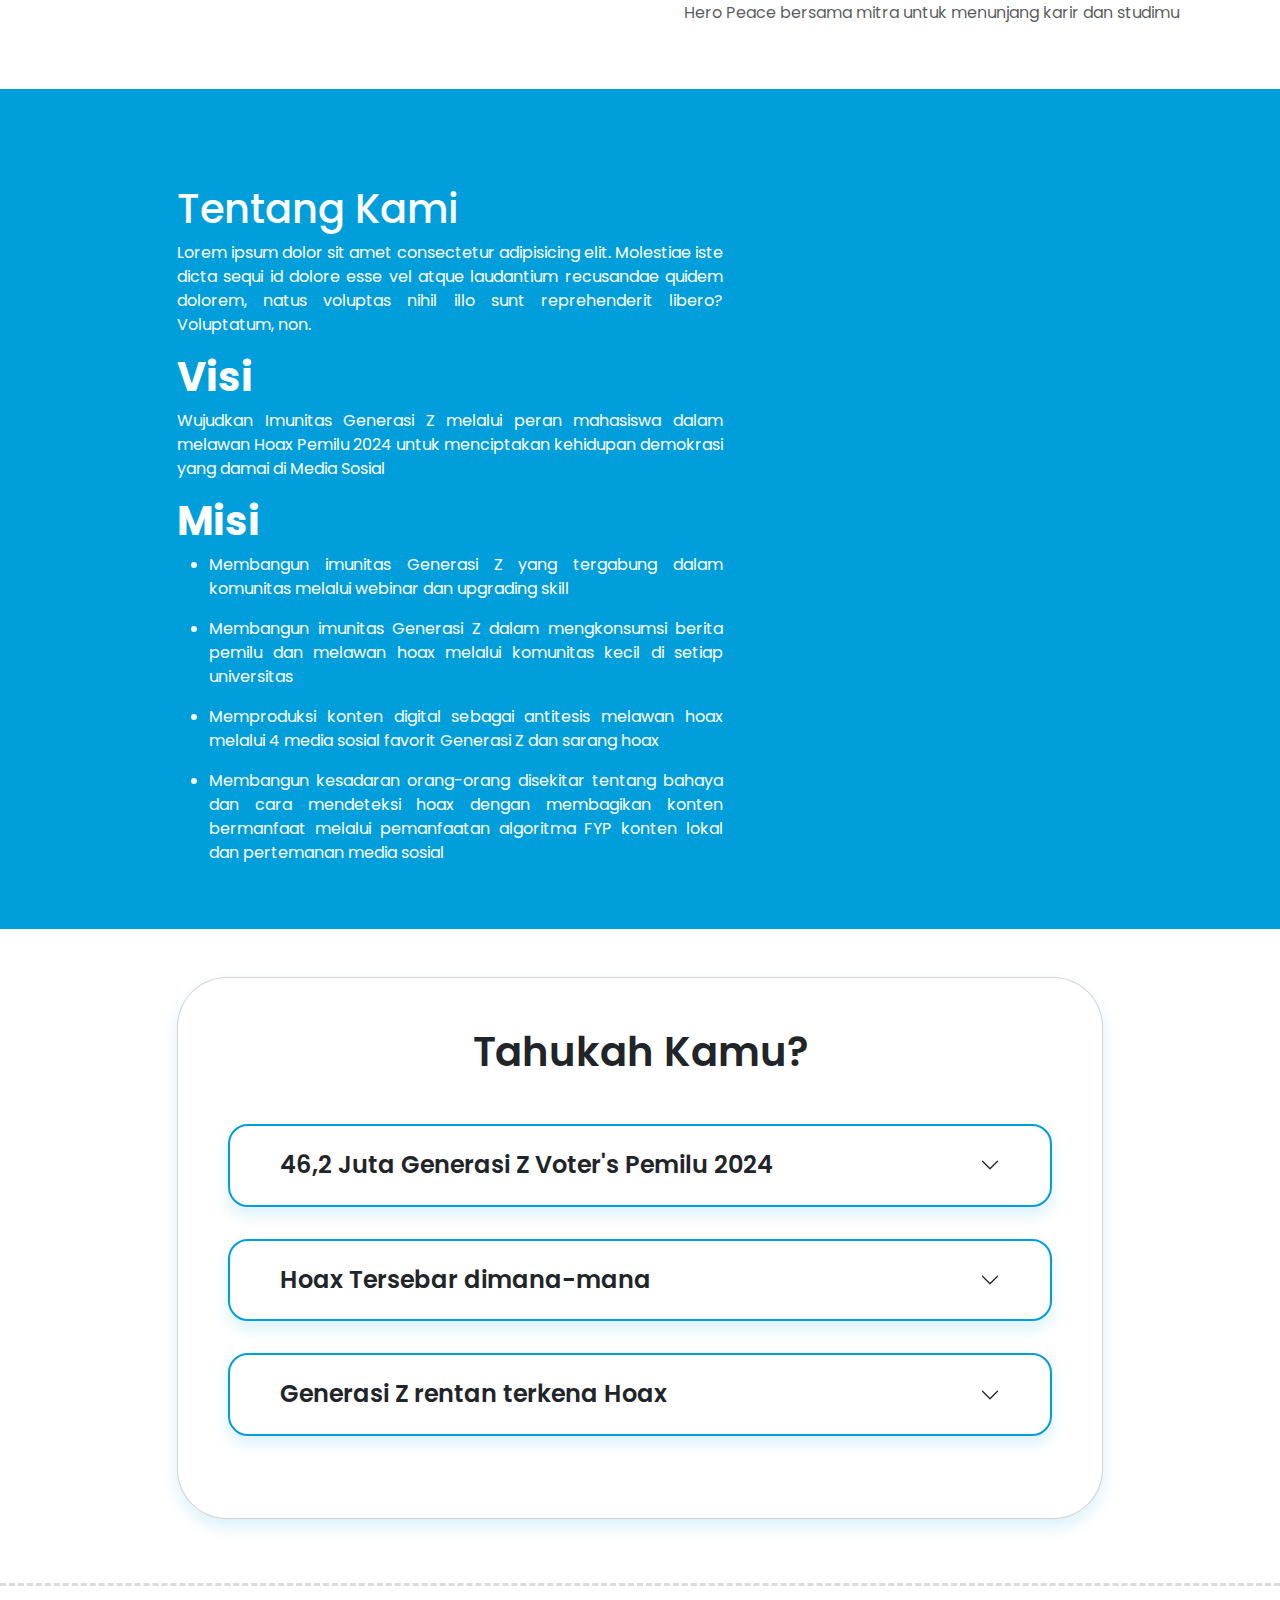
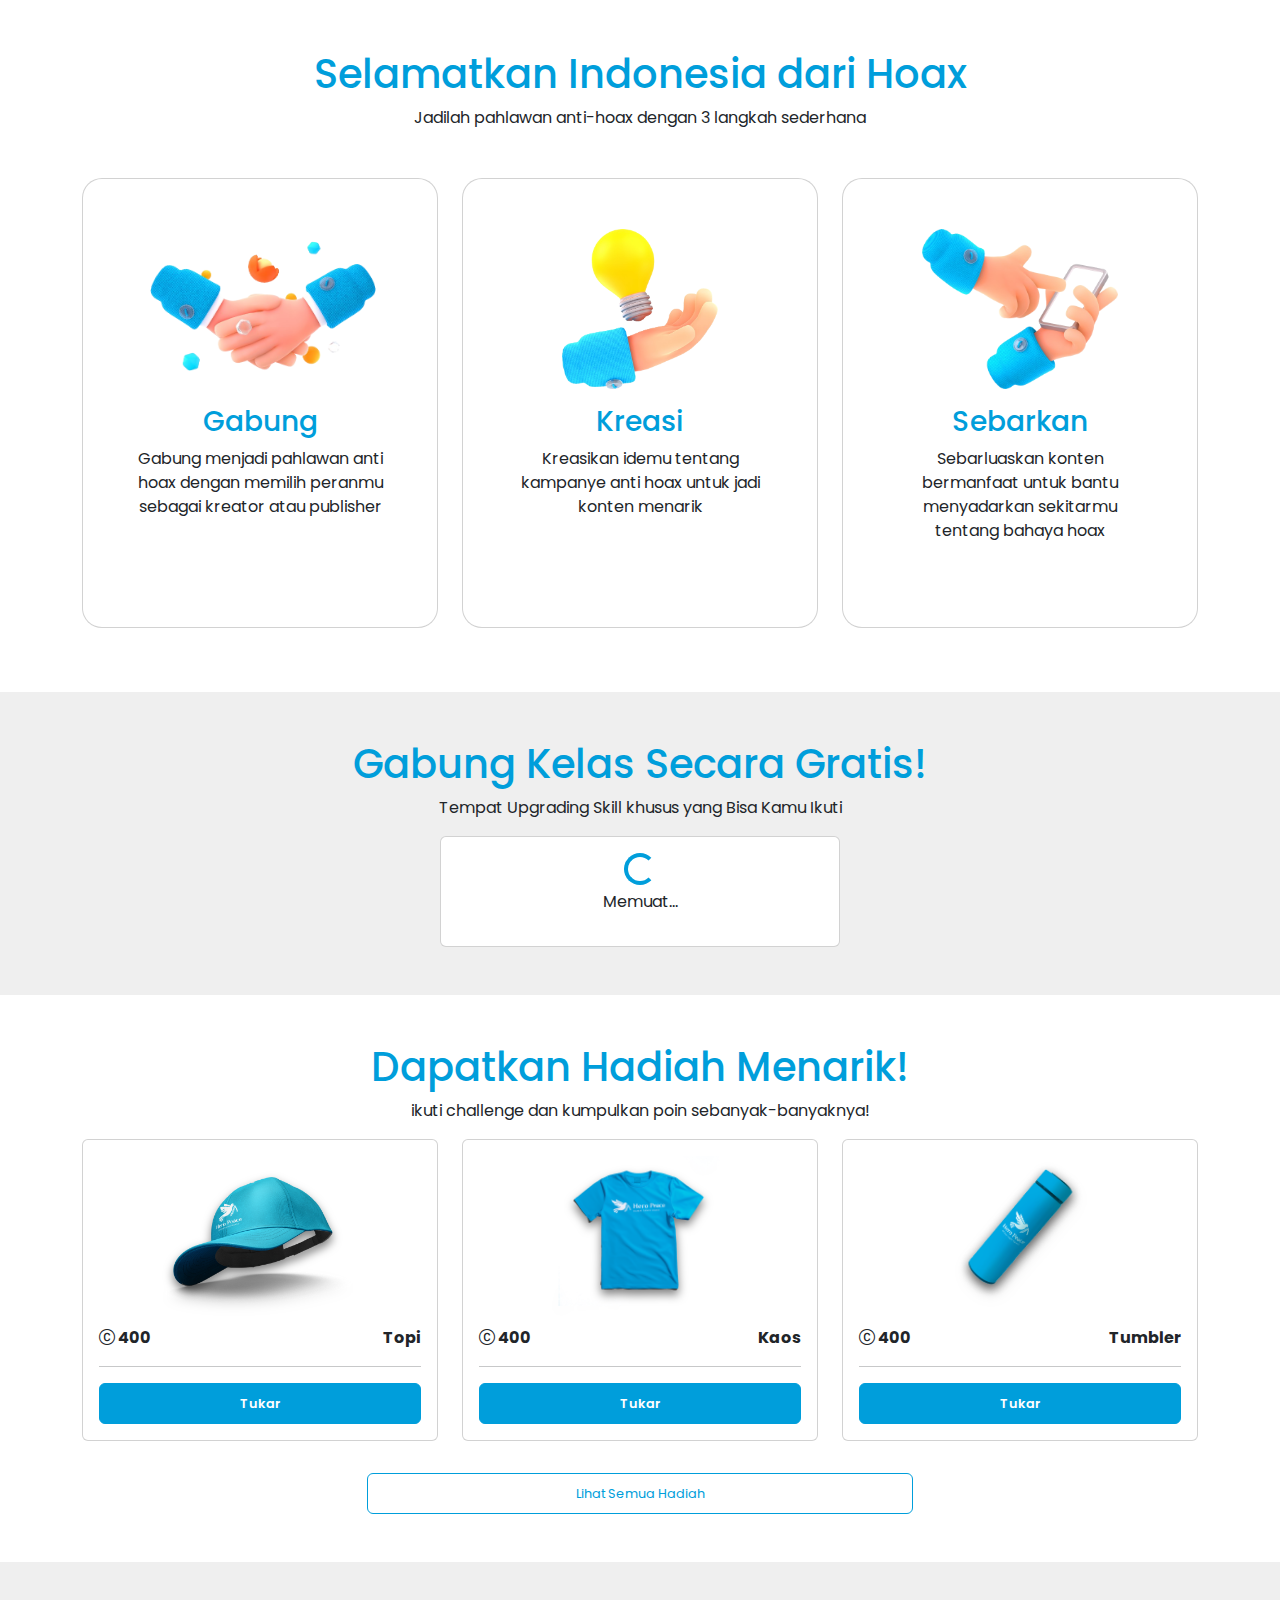
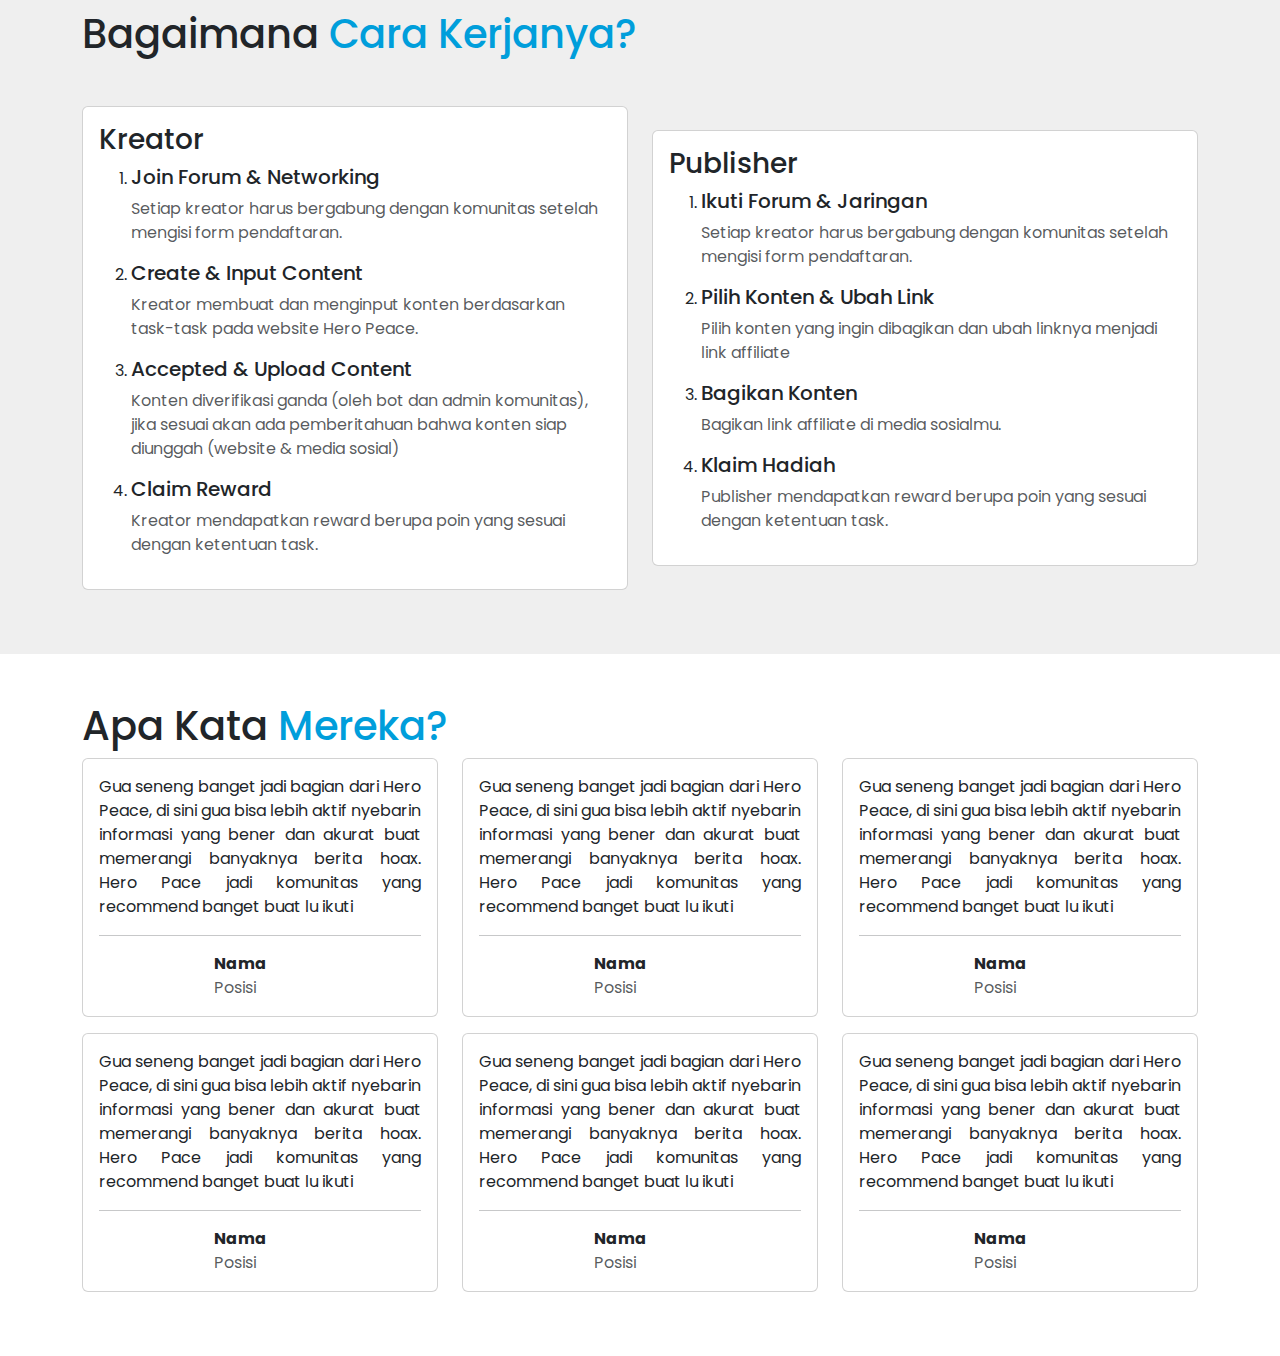
==== commit e1e8a6ed: "modified:   assets/css/main.css 	modified:   assets/css/style.css 	new file:   assets/img/coin.png 	" ====
--- a/index.html
+++ b/index.html
@@ -32,7 +32,7 @@
     <nav class="navbar navbar-expand-lg bg-dark navbar-dark fixed-top">
       <div class="container">
         <a class="navbar-brand" href="#">
-          <img src="./assets/img/logo.png" alt="" width="50">
+          <img src="./assets/img/logo2.png" alt="" height="50">
         </a>
         <button class="navbar-toggler" type="button" data-bs-toggle="collapse" data-bs-target="#navbarNav"
           aria-controls="navbarNav" aria-expanded="false" aria-label="Toggle navigation">
@@ -131,47 +131,47 @@
             <ol>
               <li>
                 <h5>Self Development</h5>
-                <p class="text-justify">
+                <p class="text-justify text-muted">
                   Ada banyak kelas dan konten yang akan membantumu untuk meningkatkan kapasitas dan kemampuan diri,
                   menjadikanmu lebih kreatif serta berkembang pesat bersama komunitas kami
                 </p>
               </li>
               <li>
                 <h5>Contribute & Inspire</h5>
-                <p class="text-justify">
+                <p class="text-justify text-muted">
                   Ikut berkontribusi untuk negeri wujudkan pemilu damai dan dikenal sebagai generasi produktif
                   menginspirasi kebaikan bagi teman-teman media sosial
                 </p>
               </li>
               <li>
                 <h5>Supportif Networking</h5>
-                <p class="text-justify">
+                <p class="text-justify text-muted">
                   Relasi yang mendukung dan kompeten bisa jadi teman terbaik dari tingkat global hingga universitas yang
                   akan kamu temukan disini
                 </p>
               </li>
               <li>
                 <h5>Special Reward</h5>
-                <p class="text-justify">
+                <p class="text-justify text-muted">
                   Hadiah istimewa keren dengan banyak bonus lainnya dapat kamu dapatkan melalui poin pengerjaan task
                 </p>
               </li>
               <li>
                 <h5>Exclusive Access</h5>
-                <p class="text-justify">
+                <p class="text-justify text-muted">
                   Akses khusus ke berbagai acara yang diadakan oleh mitra pemerintah maupun non pemerintah secara Gratis
                   untukmu
                 </p>
               </li>
               <li>
                 <h5>Top Appreciate</h5>
-                <p class="text-justify">
+                <p class="text-justify text-muted">
                   Berkesempatan menjadi agen terbaik di tiap bulannya dan mendapatkan apresiasi tinggi dari Hero Peace
                 </p>
               </li>
               <li>
                 <h5>Certificate & Recomendation</h5>
-                <p class="text-justify">
+                <p class="text-justify text-muted">
                   Dapatkan sertifikat khusus sebagai agen sosial dan rekomendasi Hero Peace bersama mitra untuk
                   menunjang karir dan studimu
                 </p>
@@ -185,7 +185,7 @@
     <!-- Section 2 -->
     <section id="section2" class="bg-dark">
       <div class="container">
-        <div class="row justify-content-center mt-5">
+        <div class="row justify-content-center align-items-center mt-5">
 
           <div class="col-12 col-lg-6 text-white">
             <h1>Tentang Kami</h1>
@@ -219,6 +219,11 @@
               </li>
             </ul>
           </div>
+
+          <div class="d-none d-lg-block col-lg-4">
+            <img src="/assets/img/section2.png" alt="" class="img-fluid">
+          </div>
+
         </div>
       </div>
     </section>
@@ -301,7 +306,7 @@
 
           <!-- Join -->
           <div class="col-12 col-lg-4 mb-3">
-            <div class="card shadow">
+            <div class="card">
               <div class="card-body text-center">
                 <div class="mb-3">
                   <img src="./assets/img/join.png" height="160" alt="">
@@ -314,7 +319,7 @@
 
           <!-- Create -->
           <div class="col-12 col-lg-4 mb-3">
-            <div class="card shadow">
+            <div class="card">
               <div class="card-body text-center">
                 <div class="mb-3">
                   <img src="./assets/img/create.png" height="160" alt="">
@@ -327,7 +332,7 @@
 
           <!-- Share -->
           <div class="col-12 col-lg-4 mb-3">
-            <div class="card shadow">
+            <div class="card">
               <div class="card-body text-center">
                 <div class="mb-3">
 
@@ -351,8 +356,15 @@
         <p>Tempat Upgrading Skill khusus yang Bisa Kamu Ikuti</p>
       </div>
       <div class="container">
-        <div class="d-flex flex-nowrap overflow-x-auto" id="classListContainer">
-
+        <div class="d-flex flex-nowrap overflow-x-auto justify-content-center" id="classListContainer">
+          <div class="card">
+            <div class="card-body text-center">
+              <div class="spinner-border text-dark" role="status">
+                <span class="visually-hidden">Loading...</span>
+              </div>
+              <p>Memuat...</p>
+            </div>
+          </div>
         </div>
       </div>
     </section>
@@ -428,7 +440,208 @@
         <div class="row justify-content-center">
           <div class="col-12 col-lg-6">
             <div class="d-grid gap-2">
-              <a href="#" class="btn btn-outline-dark">Lihat Semua Hadiah</a>
+              <a href="/rewards/" class="btn btn-outline-dark">Lihat Semua Hadiah</a>
+            </div>
+          </div>
+        </div>
+      </div>
+    </section>
+
+
+    <!-- Cara Kerja -->
+
+    <section id="caraKerja">
+      <div class="container">
+        <h1 class="mb-5">Bagaimana <span class="text-dark">Cara Kerjanya?</span></h1>
+        <div class="row align-items-center">
+          <div class="col-12 col-lg-6 mb-3">
+            <div class="card">
+              <div class="card-body">
+                <h3>Kreator</h3>
+                <ol>
+                  <li>
+                    <h5>Join Forum & Networking</h5>
+                    <p class="text-muted">
+                      Setiap kreator harus bergabung dengan komunitas setelah mengisi form pendaftaran.
+                    </p>
+                  </li>
+                  <li>
+                    <h5>Create & Input Content</h5>
+                    <p class="text-muted">
+                      Kreator membuat dan menginput konten berdasarkan task-task pada website Hero Peace.
+                    </p>
+                  </li>
+                  <li>
+                    <h5>Accepted & Upload Content</h5>
+                    <p class="text-muted">
+                      Konten diverifikasi ganda (oleh bot dan admin komunitas), jika sesuai akan ada pemberitahuan bahwa
+                      konten siap diunggah (website & media sosial)
+                    </p>
+                  </li>
+                  <li>
+                    <h5>Claim Reward</h5>
+                    <p class="text-muted">
+                      Kreator mendapatkan reward berupa poin yang sesuai dengan ketentuan task.
+                    </p>
+                  </li>
+                </ol>
+              </div>
+            </div>
+          </div>
+          <div class="col-12 col-lg-6 mb-3">
+            <div class="card">
+              <div class="card-body">
+                <h3>Publisher</h3>
+                <ol>
+                  <li>
+                    <h5>Ikuti Forum & Jaringan</h5>
+                    <p class="text-muted">
+                      Setiap kreator harus bergabung dengan komunitas setelah mengisi form pendaftaran.
+                    </p>
+                  </li>
+                  <li>
+                    <h5>Pilih Konten & Ubah Link</h5>
+                    <p class="text-muted">
+                      Pilih konten yang ingin dibagikan dan ubah linknya menjadi link affiliate
+                    </p>
+                  </li>
+                  <li>
+                    <h5>Bagikan Konten</h5>
+                    <p class="text-muted">
+                      Bagikan link affiliate di media sosialmu.
+                    </p>
+                  </li>
+                  <li>
+                    <h5>Klaim Hadiah</h5>
+                    <p class="text-muted">
+                      Publisher mendapatkan reward berupa poin yang sesuai dengan ketentuan task.
+                    </p>
+                  </li>
+                </ol>
+              </div>
+            </div>
+          </div>
+        </div>
+      </div>
+    </section>
+
+    <!-- Testimoni -->
+    <section id="testimoni">
+      <div class="container">
+        <h1>Apa Kata <span class="text-dark">Mereka?</span></h1>
+        <div class="row">
+          <div class="col-12 col-lg-4 mb-3">
+            <div class="card">
+              <div class="card-body text-justify">
+                Gua seneng banget jadi bagian dari Hero Peace, di sini gua bisa lebih aktif nyebarin informasi
+                yang bener dan akurat buat memerangi banyaknya berita hoax. Hero Pace jadi komunitas yang
+                recommend banget buat lu ikuti
+                <hr>
+                <div class="row">
+                  <div class="col-4 text-center">
+                    <img src="https://picsum.photos/50" alt="" class="img-fluid rounded-circle">
+                  </div>
+                  <div class="col">
+                    <p class="fw-bold m-0">Nama</p>
+                    <span class="text-muted">Posisi</span>
+                  </div>
+                </div>
+              </div>
+            </div>
+          </div>
+          <div class="col-12 col-lg-4 mb-3">
+            <div class="card">
+              <div class="card-body text-justify">
+                Gua seneng banget jadi bagian dari Hero Peace, di sini gua bisa lebih aktif nyebarin informasi
+                yang bener dan akurat buat memerangi banyaknya berita hoax. Hero Pace jadi komunitas yang
+                recommend banget buat lu ikuti
+                <hr>
+                <div class="row">
+                  <div class="col-4 text-center">
+                    <img src="https://picsum.photos/50" alt="" class="img-fluid rounded-circle">
+                  </div>
+                  <div class="col">
+                    <p class="fw-bold m-0">Nama</p>
+                    <span class="text-muted">Posisi</span>
+                  </div>
+                </div>
+              </div>
+            </div>
+          </div>
+          <div class="col-12 col-lg-4 mb-3">
+            <div class="card">
+              <div class="card-body text-justify">
+                Gua seneng banget jadi bagian dari Hero Peace, di sini gua bisa lebih aktif nyebarin informasi
+                yang bener dan akurat buat memerangi banyaknya berita hoax. Hero Pace jadi komunitas yang
+                recommend banget buat lu ikuti
+                <hr>
+                <div class="row">
+                  <div class="col-4 text-center">
+                    <img src="https://picsum.photos/50" alt="" class="img-fluid rounded-circle">
+                  </div>
+                  <div class="col">
+                    <p class="fw-bold m-0">Nama</p>
+                    <span class="text-muted">Posisi</span>
+                  </div>
+                </div>
+              </div>
+            </div>
+          </div>
+          <div class="col-12 col-lg-4 mb-3">
+            <div class="card">
+              <div class="card-body text-justify">
+                Gua seneng banget jadi bagian dari Hero Peace, di sini gua bisa lebih aktif nyebarin informasi
+                yang bener dan akurat buat memerangi banyaknya berita hoax. Hero Pace jadi komunitas yang
+                recommend banget buat lu ikuti
+                <hr>
+                <div class="row">
+                  <div class="col-4 text-center">
+                    <img src="https://picsum.photos/50" alt="" class="img-fluid rounded-circle">
+                  </div>
+                  <div class="col">
+                    <p class="fw-bold m-0">Nama</p>
+                    <span class="text-muted">Posisi</span>
+                  </div>
+                </div>
+              </div>
+            </div>
+          </div>
+          <div class="col-12 col-lg-4 mb-3">
+            <div class="card">
+              <div class="card-body text-justify">
+                Gua seneng banget jadi bagian dari Hero Peace, di sini gua bisa lebih aktif nyebarin informasi
+                yang bener dan akurat buat memerangi banyaknya berita hoax. Hero Pace jadi komunitas yang
+                recommend banget buat lu ikuti
+                <hr>
+                <div class="row">
+                  <div class="col-4 text-center">
+                    <img src="https://picsum.photos/50" alt="" class="img-fluid rounded-circle">
+                  </div>
+                  <div class="col">
+                    <p class="fw-bold m-0">Nama</p>
+                    <span class="text-muted">Posisi</span>
+                  </div>
+                </div>
+              </div>
+            </div>
+          </div>
+          <div class="col-12 col-lg-4 mb-3">
+            <div class="card">
+              <div class="card-body text-justify">
+                Gua seneng banget jadi bagian dari Hero Peace, di sini gua bisa lebih aktif nyebarin informasi
+                yang bener dan akurat buat memerangi banyaknya berita hoax. Hero Pace jadi komunitas yang
+                recommend banget buat lu ikuti
+                <hr>
+                <div class="row">
+                  <div class="col-4 text-center">
+                    <img src="https://picsum.photos/50" alt="" class="img-fluid rounded-circle">
+                  </div>
+                  <div class="col">
+                    <p class="fw-bold m-0">Nama</p>
+                    <span class="text-muted">Posisi</span>
+                  </div>
+                </div>
+              </div>
             </div>
           </div>
         </div>
@@ -440,14 +653,16 @@
   <script src="./assets/js/bootstrap.bundle.min.js"></script>
   <script>
     const classListContainer = document.getElementById('classListContainer');
-    fetch('/api/classes.json').then(res => res.json()).then(({ classes }) => {
-      classes.forEach(item => {
-        const card = document.createElement('div');
-        card.classList.add('card');
-        card.style.marginRight = '1rem';
-        card.style.marginBottom = '1rem';
-        card.style.flexShrink = '0';
-        card.innerHTML = `
+    setTimeout(() => {
+      fetch('/api/classes.json').then(res => res.json()).then(({ classes }) => {
+        classListContainer.innerHTML = '';
+        classes.forEach(item => {
+          const card = document.createElement('div');
+          card.classList.add('card');
+          card.style.marginRight = '1rem';
+          card.style.marginBottom = '1rem';
+          card.style.flexShrink = '0';
+          card.innerHTML = `
           <img src="${item.image ?? 'https://placehold.co/400.png?text=image'}" class="card-img-top" alt="...">
             <div class="card-body d-flex flex-column justify-content-between">
               <div>
@@ -460,9 +675,9 @@
                 <div class="d-md-flex justify-content-between align-items-center">
                   <div>
                     ${item.price === item.discount || item.target ===
-            'member' ? `<p class="text-dark m-0">${(item.price === item.discount ? 'GRATIS ' : '') + (item.target ===
-              'member'
-              ? '(Khusus Agen)' : '')}</p>` : ''}
+              'member' ? `<p class="text-dark m-0">${(item.price === item.discount ? 'GRATIS ' : '') + (item.target ===
+                'member'
+                ? '(Khusus Agen)' : '')}</p>` : ''}
                     <span class="text-muted">${item.discount > 0 ? '<s> Rp. ' + item.price + '</s> Rp. ' + (item.price - item.discount) : 'Rp. ' + item.price}</span>
                   </div>
                   <div><a href="#" class="btn btn-dark text-white">Daftar</a></div>
@@ -470,120 +685,12 @@
               </div>
             </div>
         `;
-        classListContainer.appendChild(card);
+          classListContainer.appendChild(card);
+        })
       })
-    })
+    }, 3000);
   </script>
 
-  <footer class="footer-section bg-dark ">
-    <div class="container">
-      <div class="footer-cta pt-5 pb-5">
-        <div class="row">
-          <div class="col-xl-4 col-md-4 mb-30">
-            <div class="single-cta">
-              <i class="bi bi-geo-alt-fill"></i>
-              <div class="cta-text">
-                <h4>Find us</h4>
-                <span><a href="https://maps.app.goo.gl/LZgTYHvFWREseHJs5" target="_blank">Gang IAIN 14 Jemur Wonosari
-                    Surabaya</a></span>
-              </div>
-            </div>
-          </div>
-          <div class="col-xl-4 col-md-4 mb-30">
-            <div class="single-cta">
-              <i class="bi bi-whatsapp"></i>
-              <div class="cta-text">
-                <h4>Call us</h4>
-                <span><a href="https://api.whatsapp.com/send?phone=085640403235 ">085640403235</a></span>
-              </div>
-            </div>
-          </div>
-          <div class="col-xl-4 col-md-4 mb-30">
-            <div class="single-cta">
-              <i class="bi bi-envelope-check-fill"></i>
-              <div class="cta-text">
-                <h4>Mail us</h4>
-                <span>heropeace@gmail.com.com</span>
-              </div>
-            </div>
-          </div>
-        </div>
-      </div>
-      <div class="footer-content pt-5 pb-5">
-        <div class="row">
-          <div class="col-xl-4 col-lg-4 mb-50">
-            <div class="footer-widget">
-              <div class="footer-logo">
-                <a href="index.html"><img src="/assets/img/Logo Resmi.png" class="img-fluid" alt="logo"
-                    style="width: 400px"></a>
-              </div>
-              <div class="footer-text">
-                <p>Hero Peace adalah Komunitas Kreatif Berbasis Digital yang Mengkampanyekan Gerakan Anti Hoax Melalui
-                  Peran Mahasiswa di Media Sosial</p>
-              </div>
-              <div class="footer-social-icon">
-                <span>Follow us</span>
-                <a href="#"><i class="bi bi-facebook"></i></a>
-                <a href="#"><i class="bi bi-instagram"></i></a>
-                <a href="#"><i class="bi bi-youtube" id="youtube"></i></a>
-              </div>
-            </div>
-          </div>
-          <div class="col-xl-4 col-lg-4 col-md-6 mb-30">
-            <div class="footer-widget">
-              <div class="footer-widget-heading">
-                <h3>Useful Links</h3>
-              </div>
-              <ul>
-                <li><a href="#">Beranda</a></li>
-                <li><a href="#">Tentang</a></li>
-                <li><a href="#">Gabung Kelas</a></li>
-                <li><a href="#">Klaim Hadiah</a></li>
-                <li><a href="#">Komunitas</a></li>
-                <li><a href="#">Artikel</a></li>
-                <li><a href="#">Kreator</a></li>
-                <li><a href="#">publisher</a></li>
-                <li><a href="#">Syarat dan Ketemtuan</a></li>
-                <li><a href="#">Daftarkan Diri Anda</a></li>
-              </ul>
-            </div>
-          </div>
-          <div class="col-xl-4 col-lg-4 col-md-6 mb-50">
-            <div class="footer-widget">
-              <div class="footer-widget-heading">
-                <h3>Dukung Kami</h3>
-              </div>
-              <div class="footer-text mb-25">
-                <p>Jangan Lupa dukung kami dan ciptakan lebih banyak pahlawan anti Hoax</p>
-              </div>
-              <div class="subscribe-form">
-                <form action="#">
-                  <input type="text" placeholder="Email Address">
-                  <button><i class="bi bi-telegram"></i></button>
-                </form>
-              </div>
-              <div class="mt-3">
-                <img src="/assets/img/Play Store.png" alt="">
-                <img src="/assets/img/Google Play.png" alt="">
-              </div>
-            </div>
-          </div>
-        </div>
-      </div>
-    </div>
-    <div class="copyright-area">
-      <div class="container">
-        <div class="row">
-          <div class=" text-center">
-            <div class="copyright-text text-center">
-              <p>Copyright &copy; 2023, All Right Reserved <a href="https://heropeace.com">Hero Peace Team</a></p>
-            </div>
-          </div>
-        </div>
-      </div>
-    </div>
-  </footer>
-
 </body>
 
 </html>--- a/assets/css/style.css
+++ b/assets/css/style.css
@@ -12,21 +12,57 @@
     height: 100%;
   }
 
-  #section4 .card {
+  #section4 .card{
     min-height: 450px;
   }
 
-  #section6 .card {
-    width: 400px !important;
+  #section6 .card{
+    width: 400px!important;
   }
 
+  #section7 .card-body{
+    height: 300px;
+  }
+
+  #section7 .card-body img{
+    height: 150px;
+  }
+
+  #section7 .card-body img{
+    width: unset;
+  }
+
+  #hero p{
+    text-align: left;
+  }
+  
 }
 
-#section6 .card {
+#section9{
+  /* padding: 0; */
+}
+
+#section9 .nav .nav-link.active{
+  /* border-radius: 0; */
+}
+#section9 .nav .nav-link{
+  padding: 1rem .5rem;
+}
+
+#section7 .card-body img{
+  max-width: 100%;
+  filter: drop-shadow(0px 5px 5px rgba(0, 0, 0,.5));
+}
+
+#section8 .card{
+  position: relative;
+}
+
+#section6 .card{
   width: 300px;
 }
 
-.text-justify {
+.text-justify{
   text-align: justify;
 }
 
@@ -45,14 +81,6 @@
   background-position: bottom;
 }
 
-#section3 {
-  background-color: #fff;
-  background-image: url(../img/bottom.png);
-  background-position: top;
-  background-size: contain;
-  background-repeat: no-repeat;
-}
-
 #section3 .card {
   border-radius: 50px;
 }
@@ -61,56 +89,45 @@
   padding: 50px;
 }
 
-#section4,
-#section6 {
+#section6,#caraKerja{
   background-color: #efefef;
 }
 
-#section4 h3 {
+#section4 h3{
   color: var(--bs-dark);
 }
 
-#section4 .card {
+#section4 .card{
   border-radius: 20px;
-  border: none;
+  /* border: none; */
 }
 
-#section4 .card-body {
+#section4 .card-body{
   padding: 50px;
 }
 
-#section4 .card,
-#section4 .card path,
-#section4 .card h3 {
+#section4 .card, #section4 .card path,#section4 .card h3 {
   transition: all .5s;
 }
-
 #section4 .card:hover path {
   fill: #fff;
 }
-
 #section4 .card:hover {
   background-color: var(--bs-dark);
   color: #fff;
 }
-
 #section4 .card:hover h3 {
   color: #fff;
 }
-
-#gambarcarousel {
+#gambarcarousel{
   border-radius: 30px;
-}
-
-.navbar {
-  box-shadow: 0 0.5rem 1rem rgba(0, 255, 255, 0.15);
 }
 
 .navbar .container::before {
   content: "";
   position: absolute;
   height: 70px;
-  width: 100px;
+  width: 200px;
   top: 0;
   background-color: #d00;
 }
@@ -140,7 +157,7 @@
 
 
 .navbar-brand img {
-  margin-left: 25px;
+  margin-left: 5px;
   position: relative;
   z-index: 2;
 }
@@ -176,252 +193,4 @@
 
 .accordion-body {
   margin-bottom: 1rem;
-}
-
-.jumbotron {
-  position: relative;
-  margin: 0;
-  text-align: center;
-  color: #fff;
-  background-color: #333;
-  overflow: hidden;
-}
-
-.jumbotron .container .profile-img,
-.jumbotron .container h1,
-.jumbotron .container h4,
-.jumbotron .container hr,
-.jumbotron .container a {
-  position: relative;
-}
-
-.jumbotron .parallax-img {
-  width: 100%;
-  position: absolute;
-  top: 0;
-  left: 0;
-  z-index: 0;
-}
-
-/* .jumbotron .profile-img {
-  width: 25%;
-  margin: 20px 0;
-  border-radius: 100%;
-  border: 8px solid #eee;
-  -moz-box-shadow: 0px 0px 20px #ccc;
-  -webkit-box-shadow: 0px 0px 20px #ccc;
-  box-shadow: 0px 0px 20px #ccc;
-  filter: hue-rotate(30deg);
-  -webkit-filter: hue-rotate(30deg);
-  -moz-filter: hue-rotate(30deg);
-  -o-filter: hue-rotate(30deg);
-  
-  filter: saturate(0);
-  -webkit-filter: saturate(0);
-  -moz-filter: saturate(0);
-  -o-filter: saturate(0);
-
-} */
-
-.jumbotron hr {
-  width: 50%;
-}
-
-.jumbotron h4 {
-  max-width: 50%;
-  margin: 0 auto 20px;
-}
-
-ul {
-  margin: 0px;
-  padding: 0px;
-}
-
-.footer-section {
-  position: relative;
-}
-
-.footer-cta {
-  border-bottom: 1px solid #373636;
-}
-
-.single-cta i {
-  color: #ffffff;
-  font-size: 30px;
-  float: left;
-  margin-top: 8px;
-}
-
-.cta-text {
-  padding-left: 15px;
-  display: inline-block;
-}
-
-.cta-text h4 {
-  color: #fff;
-  font-size: 20px;
-  font-weight: 600;
-  margin-bottom: 2px;
-}
-
-.cta-text span {
-  font-size: 15px;
-  color: #ffffff
-}
-
-.cta-text span a {
-  color: #fff;
-  text-decoration: none;
-}
-
-.cta-text span a:hover {
-  color: #ffffff;
-
-}
-
-.footer-content {
-  position: relative;
-  z-index: 2;
-}
-
-.footer-pattern img {
-  position: absolute;
-  top: 0;
-  left: 0;
-  height: 330px;
-  background-size: cover;
-  background-position: 100% 100%;
-}
-
-.footer-logo {
-  margin-bottom: 30px;
-}
-
-.footer-logo img {
-  max-width: 200px;
-}
-
-.footer-text p {
-  margin-bottom: 10px;
-  font-size: 14px;
-  color: #ffffff;
-  line-height: 28px;
-}
-
-.footer-social-icon span {
-  color: #fff;
-  display: block;
-  font-size: 20px;
-  font-weight: 700;
-  font-family: 'Poppins', sans-serif;
-  margin-bottom: 10px;
-}
-
-.footer-social-icon a {
-  color: #fff;
-  font-size: 50px;
-  margin-right: 15px;
-}
-
-.footer-social-icon i {
-  height: 50px;
-  width: 50px;
-  text-align: center;
-  line-height: 38px;
-  border-radius: 50%;
-}
-
-.facebook-bg {
-  background: #3B5998;
-}
-
-.twitter-bg {
-  background: #55ACEE;
-}
-
-.google-bg {
-  background: #DD4B39;
-}
-
-.footer-widget-heading h3 {
-  color: #fff;
-  font-size: 20px;
-  font-weight: 600;
-  margin-bottom: 30px;
-  position: relative;
-}
-
-.footer-widget-heading h3::before {
-  content: "";
-  position: absolute;
-  left: 0;
-  bottom: -15px;
-  height: 2px;
-  width: 50px;
-  background: #dd0000;
-}
-
-.footer-widget ul li {
-  display: inline-block;
-  float: left;
-  width: 50%;
-  margin-bottom: 12px;
-}
-
-.footer-widget ul li a:hover {
-  color: #000000;
-}
-
-.footer-widget ul li a {
-  color: #ffffff;
-  text-transform: capitalize;
-  text-decoration: none;
-}
-
-.subscribe-form {
-  position: relative;
-  overflow: hidden;
-}
-
-.subscribe-form input {
-  width: 100%;
-  padding: 14px 28px;
-  background: #88C2DD;
-  border: 1px solid #88C2DD;
-  color: #fff;
-}
-
-.subscribe-form button {
-  position: absolute;
-  right: 0;
-  background: #dd0000;
-  padding: 13px 20px;
-  border: 1px solid #88C2DD;
-  top: 0;
-}
-
-.subscribe-form button i {
-  color: #fff;
-  font-size: 22px;
-  transform: rotate(-6deg);
-}
-
-.copyright-area {
-  background: #dd0000;
-  padding: 20px 0;
-}
-
-.copyright-text p {
-  margin: 0;
-  font-size: 14px;
-  color: #ffffff;
-}
-
-.copyright-text p a {
-  color: #ffffff;
-  text-decoration: none;
-}
-
-#youtube {
-  font-size: 50px;
 }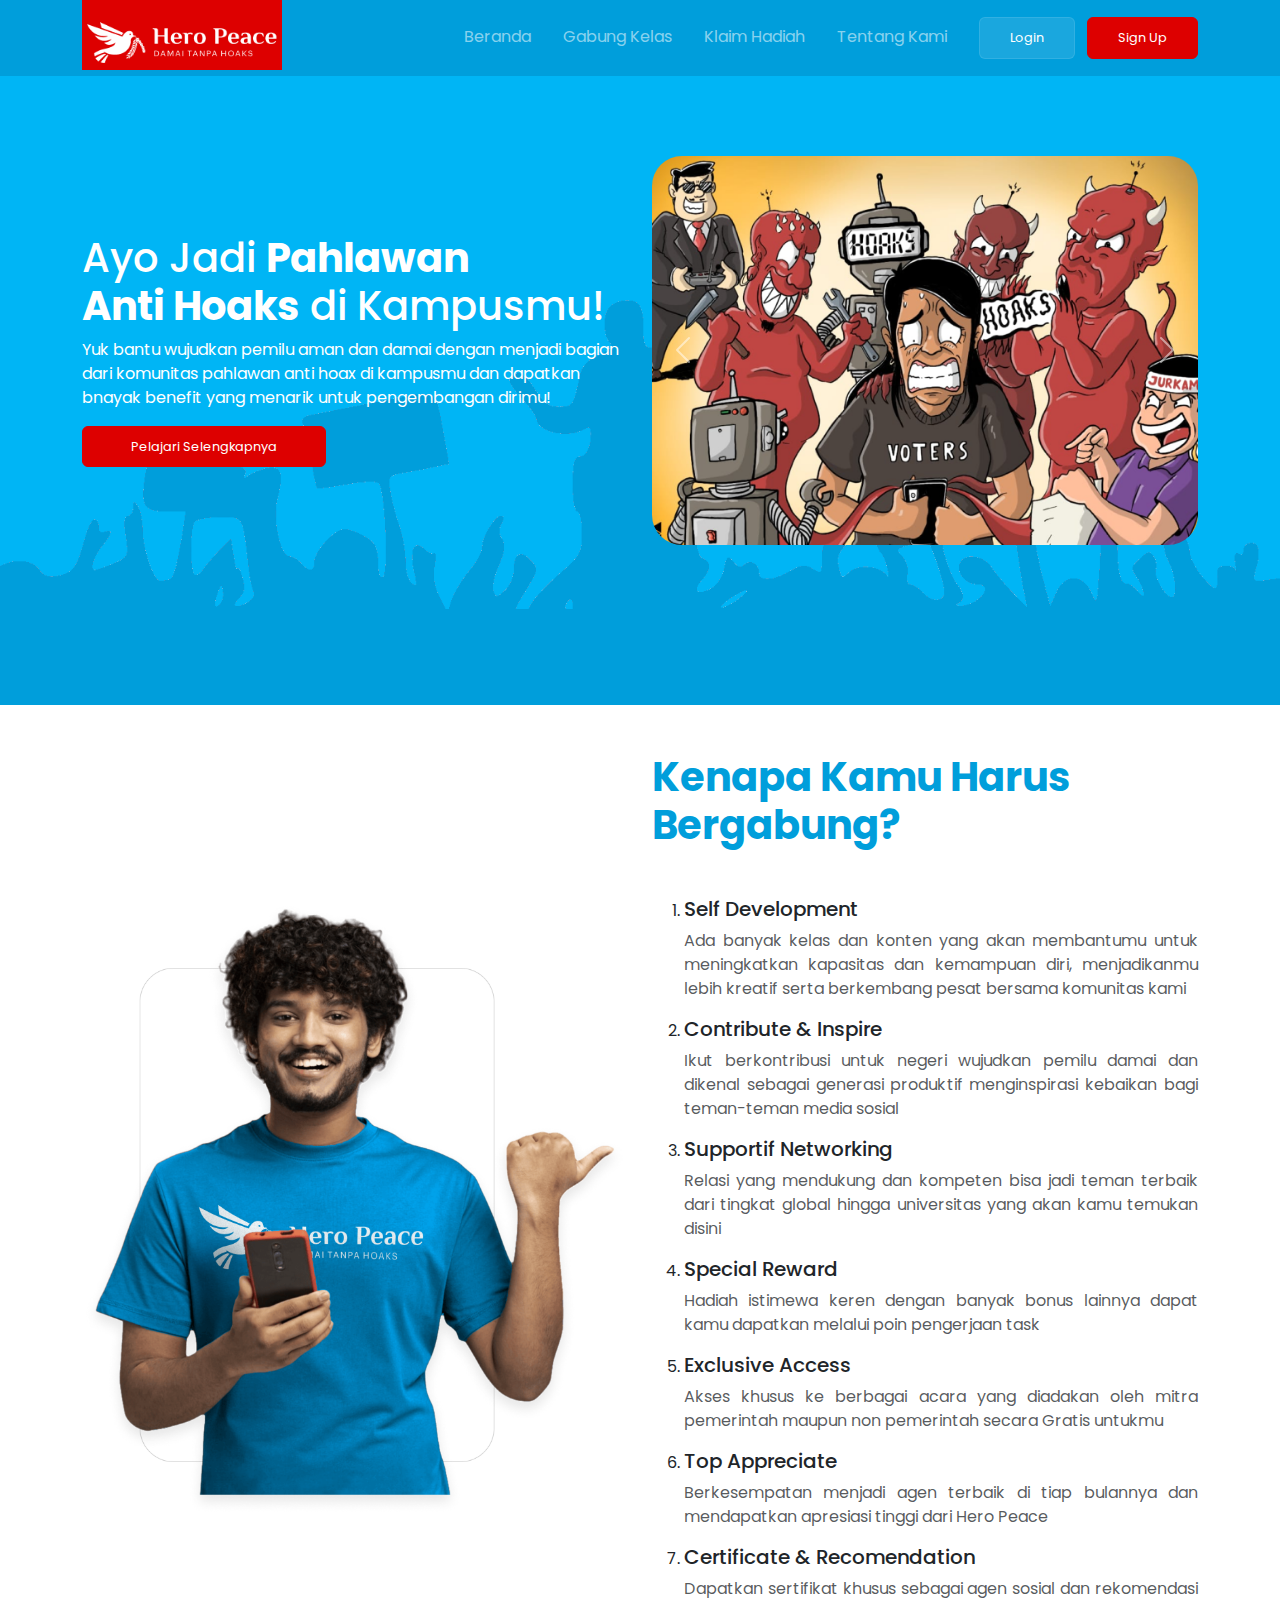
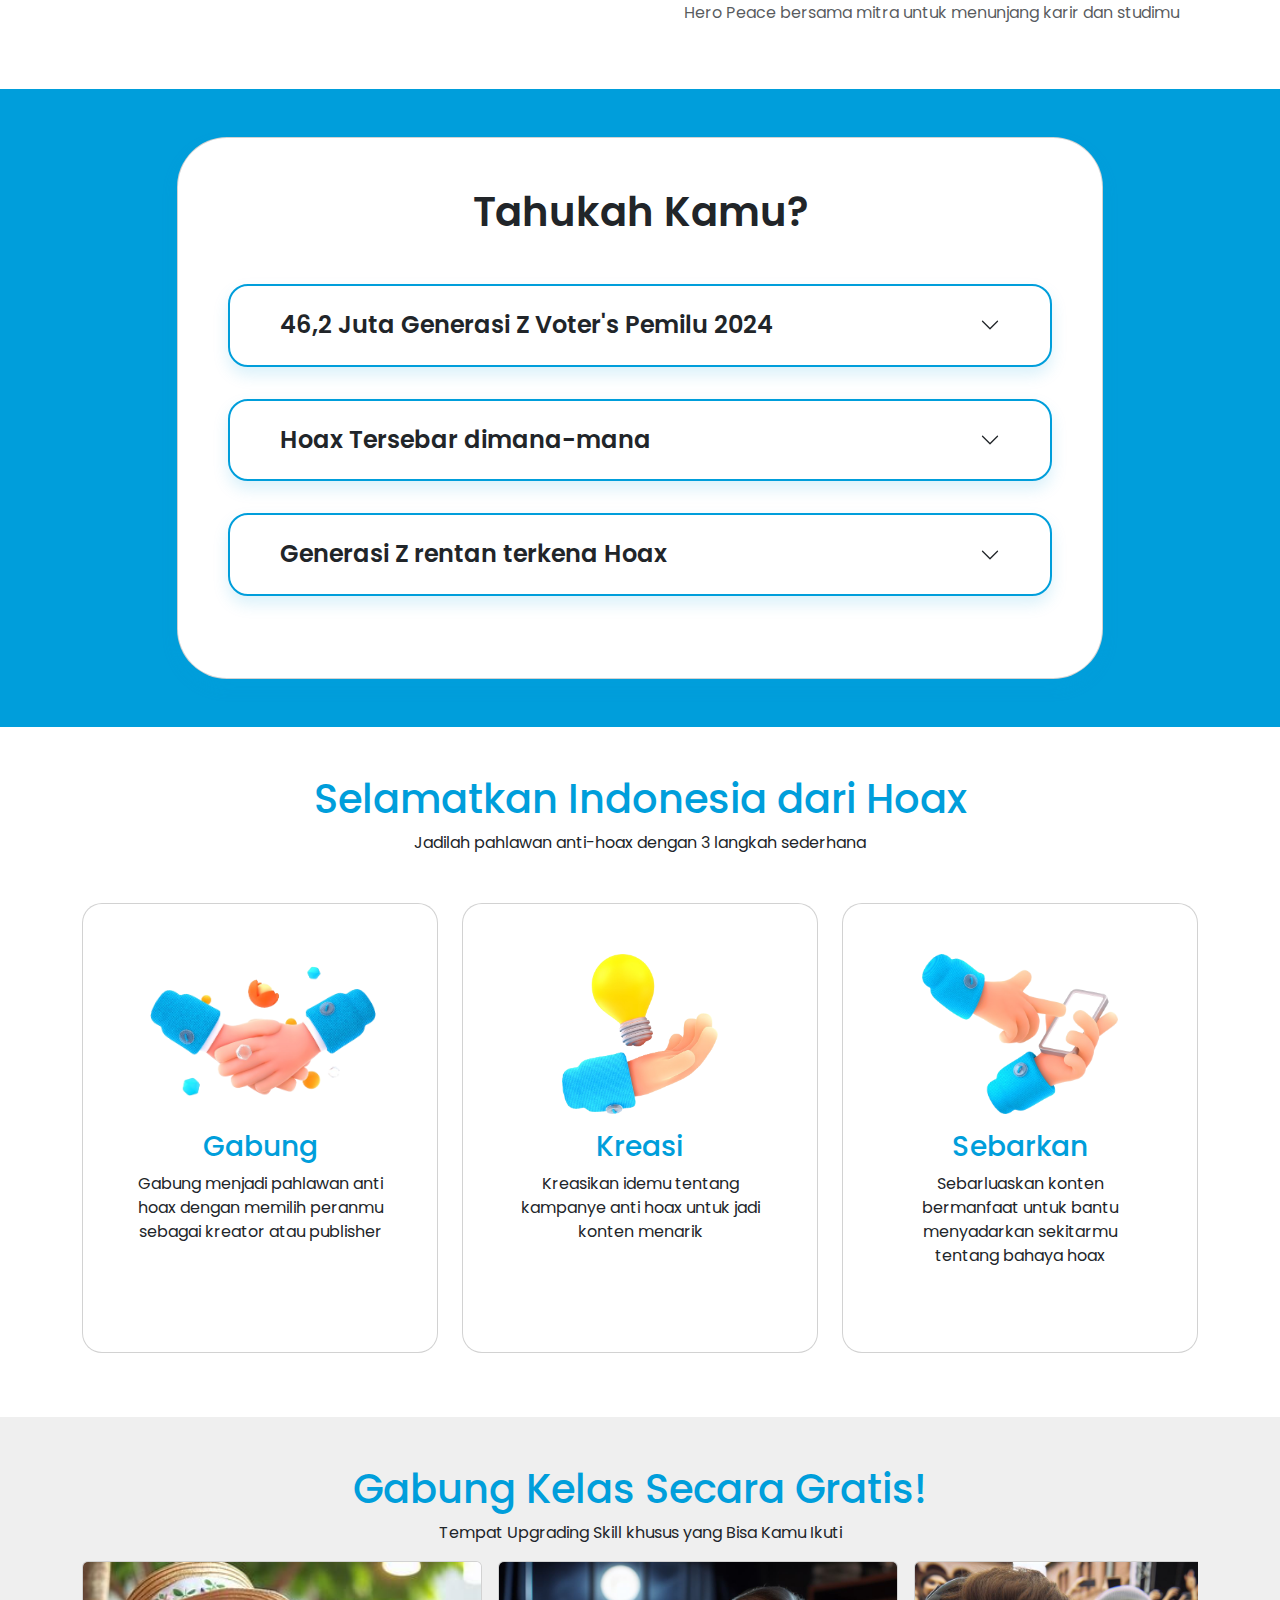
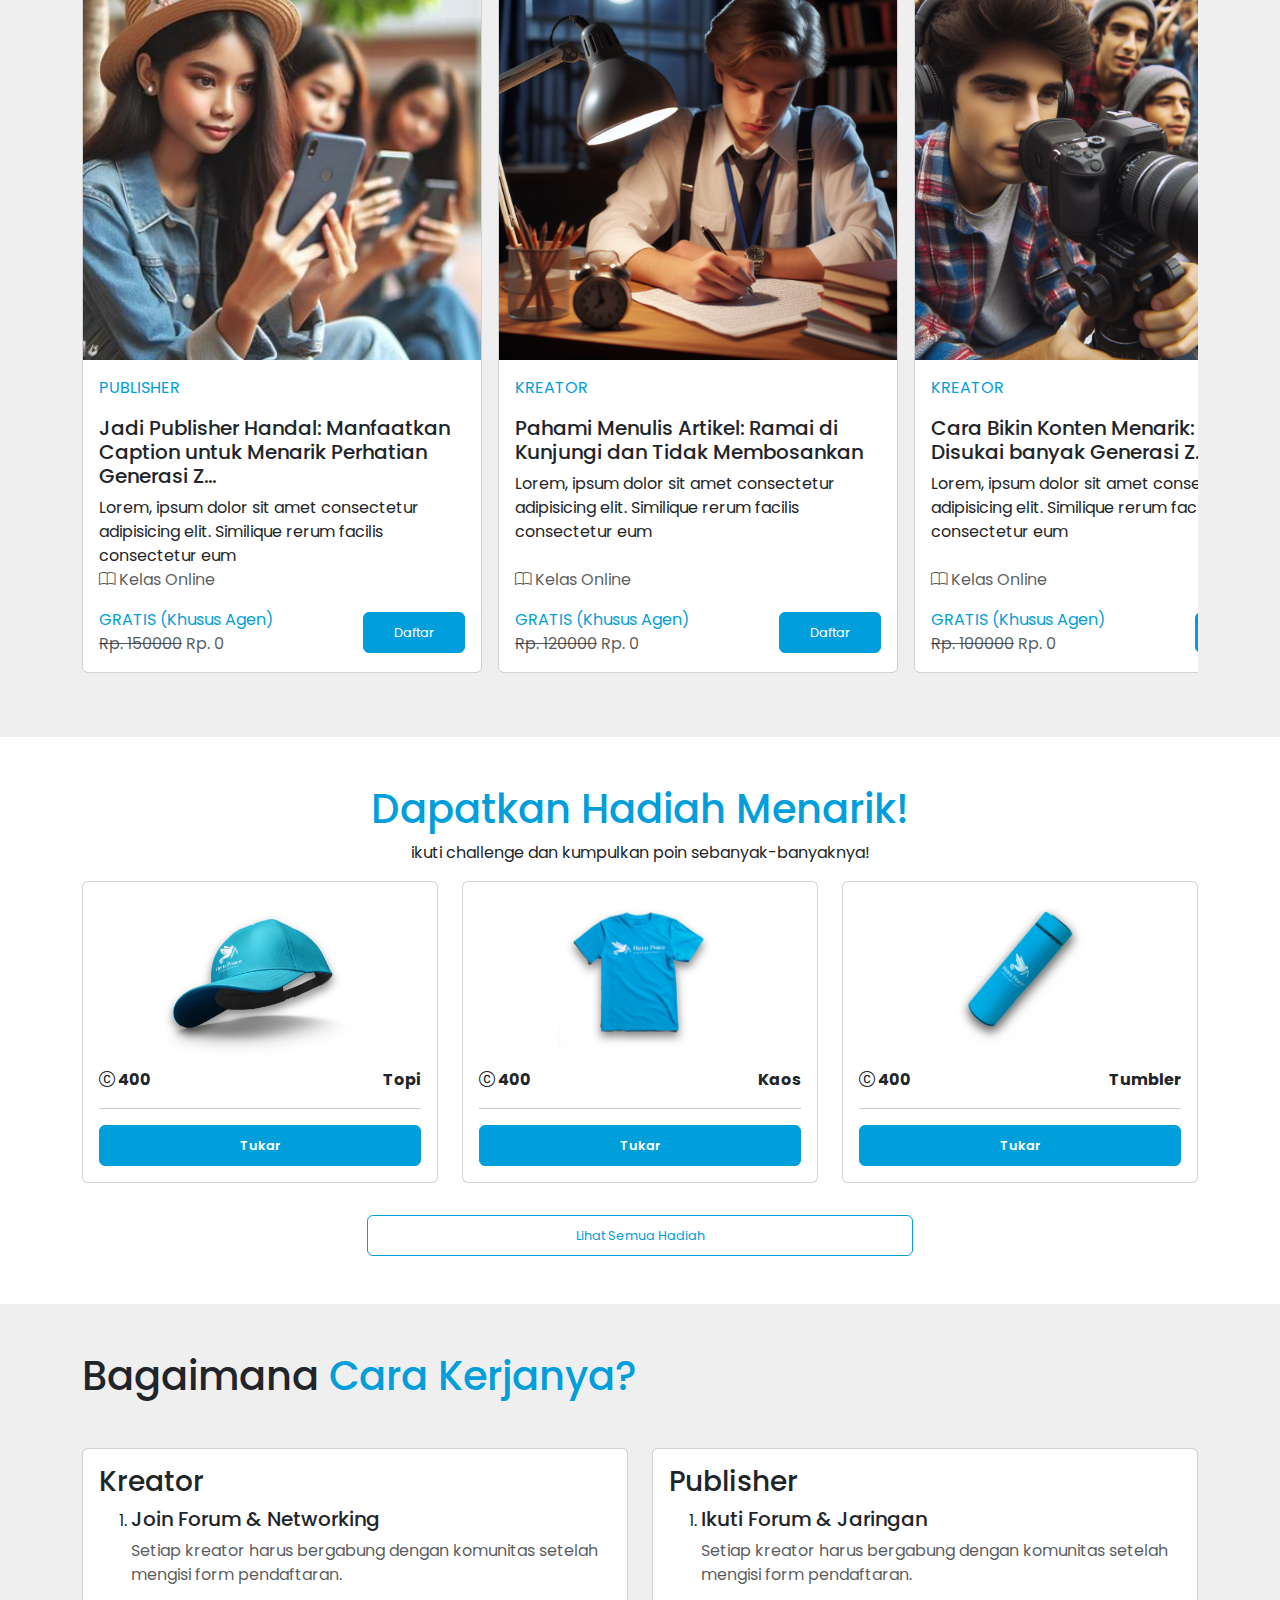
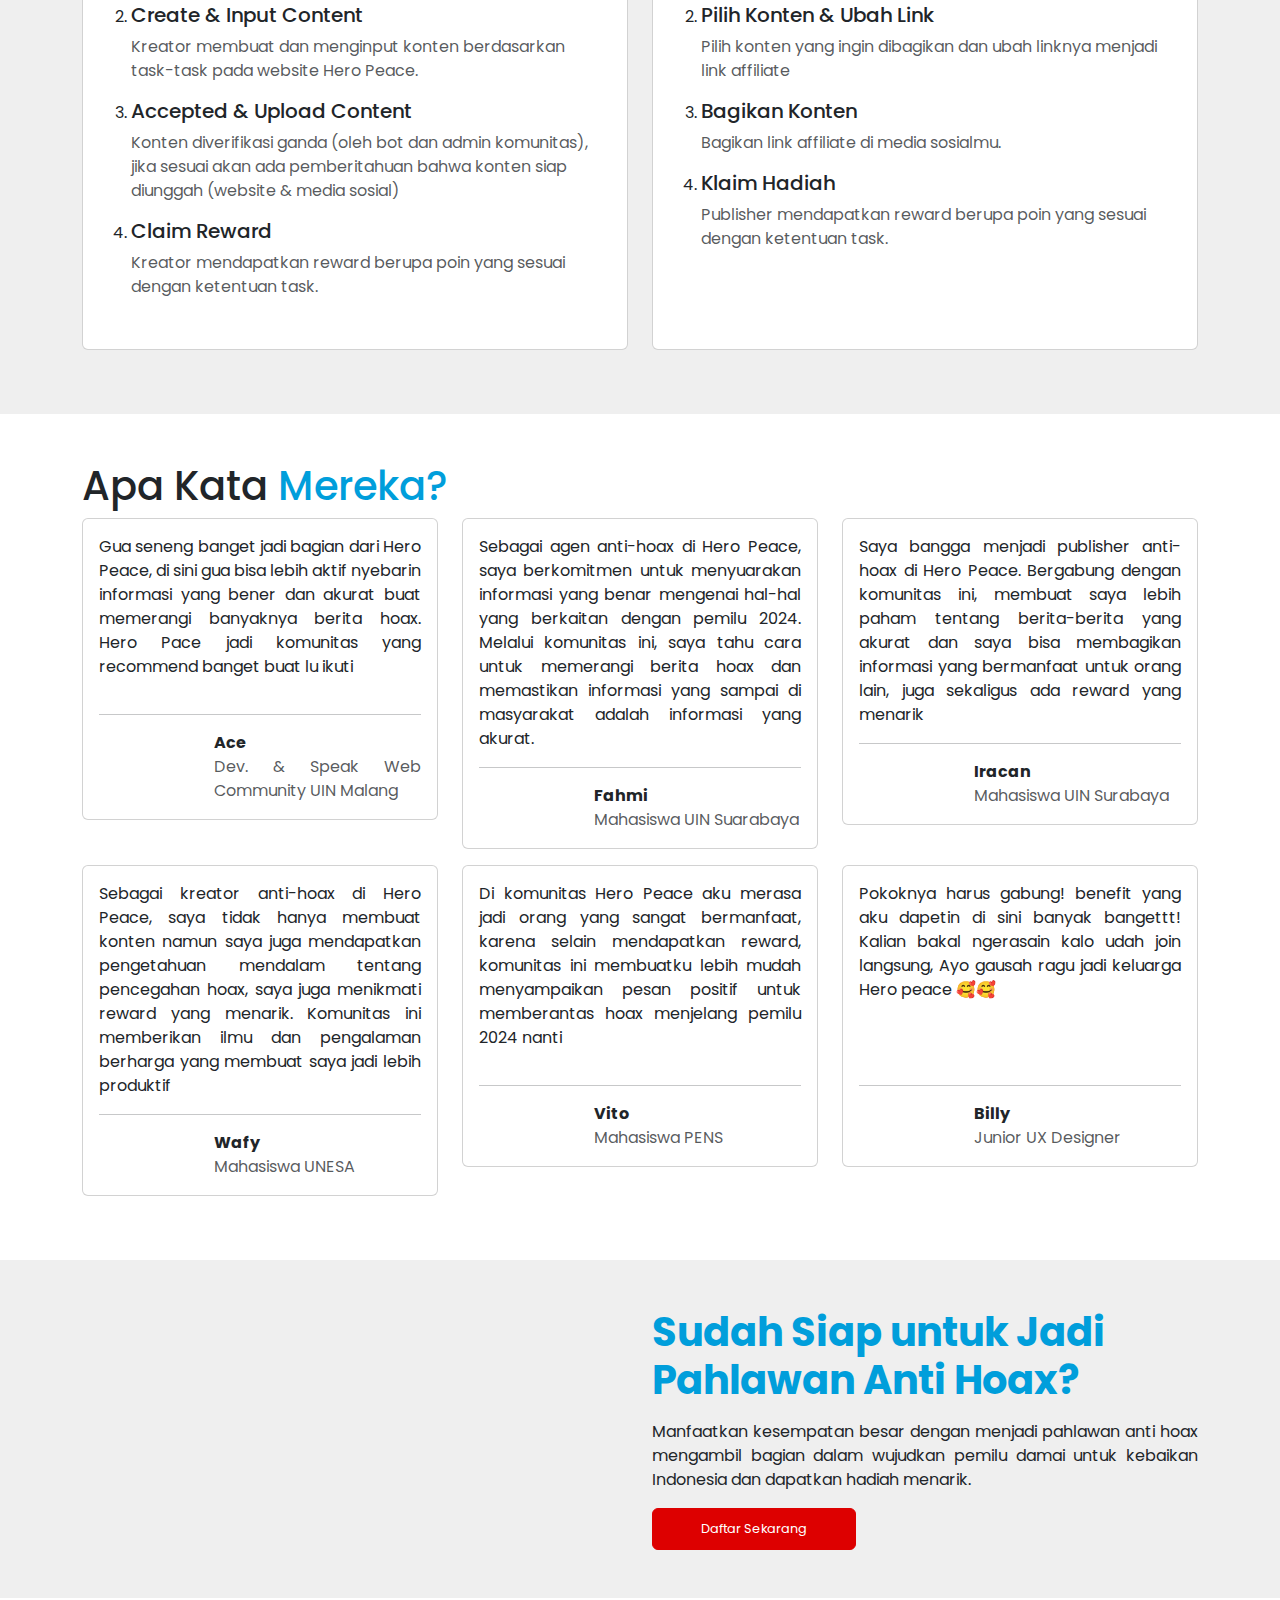
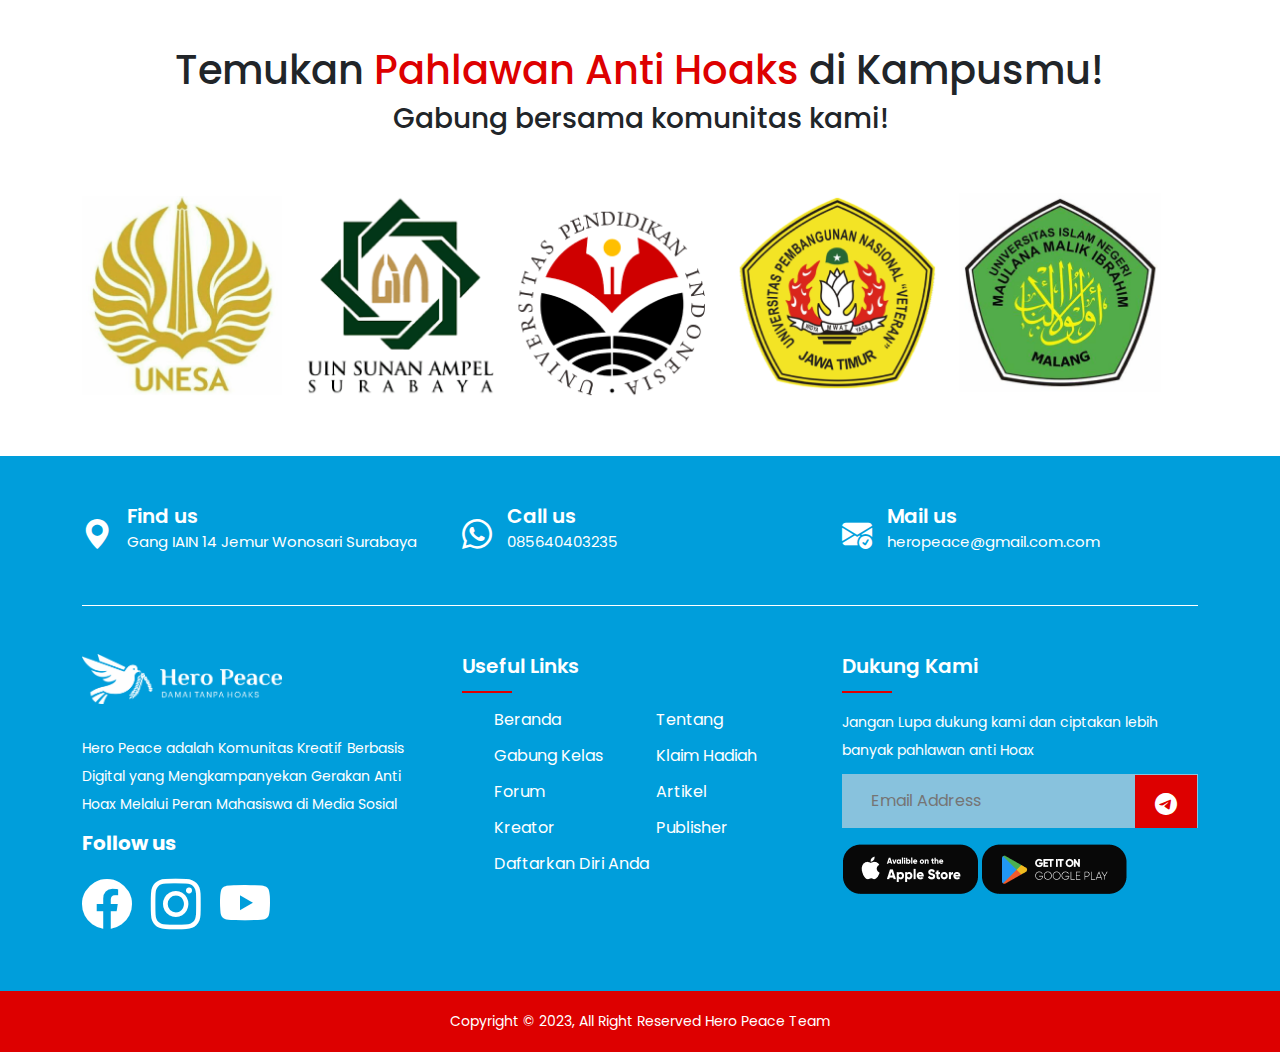
==== commit 7e27a828: "new file:   about/index.html 	modified:   assets/css/style.css 	new file:   assets/img/Google Play.p" ====
--- a/index.html
+++ b/index.html
@@ -31,7 +31,7 @@
   <div class="navbar-fixed">
     <nav class="navbar navbar-expand-lg bg-dark navbar-dark fixed-top">
       <div class="container">
-        <a class="navbar-brand" href="#">
+        <a class="navbar-brand" href="/#">
           <img src="./assets/img/logo2.png" alt="" height="50">
         </a>
         <button class="navbar-toggler" type="button" data-bs-toggle="collapse" data-bs-target="#navbarNav"
@@ -41,26 +41,26 @@
         <div class="collapse navbar-collapse justify-content-end" id="navbarNav">
           <ul class="navbar-nav">
             <li class="nav-item">
-              <a class="nav-link" href="#">Beranda</a>
+              <a class="nav-link" href="/#">Beranda</a>
             </li>
             <li class="nav-item">
-              <a class="nav-link" href="#">Tentang</a>
+              <a class="nav-link" href="/#section6">Gabung Kelas</a>
             </li>
             <li class="nav-item">
-              <a class="nav-link" href="#">Gabung Kelas</a>
+              <a class="nav-link" href="/#section7">Klaim Hadiah</a>
             </li>
+            <!-- <li class="nav-item">
+              <a class="nav-link" href="#">FAQ</a>
+            </li> -->
             <li class="nav-item">
-              <a class="nav-link" href="#">Klaim Hadiah</a>
+              <a class="nav-link" href="/about">Tentang Kami</a>
             </li>
+            <!-- <li class="nav-item">
+              <a class="nav-link" href="#">Dukung Kami</a>
+            </li> -->
             <li class="nav-item">
-              <a class="nav-link" href="#">FAQ</a>
-            </li>
-            <li class="nav-item">
-              <a class="nav-link" href="#">Dukung Kami</a>
-            </li>
-            <li class="nav-item">
-              <a href="#" class="btn btn-light">Login</a>
-              <a href="#" class="btn btn-primary">Sign Up</a>
+              <a href="/login" class="btn btn-light">Login</a>
+              <a href="/register" class="btn btn-primary">Sign Up</a>
             </li>
           </ul>
         </div>
@@ -82,7 +82,7 @@
               kampusmu dan dapatkan bnayak benefit yang menarik untuk pengembangan dirimu!
             </p>
             <div class="d-grid d-md-block gap-2">
-              <a href="#" class="btn btn-primary px-5">Pelajari Selengkapnya</a>
+              <a href="#section5" class="btn btn-primary px-5">Pelajari Selengkapnya</a>
             </div>
           </div>
           <!-- <div class="d-none d-lg-block col-lg"></div> -->
@@ -182,54 +182,8 @@
       </div>
     </section>
 
-    <!-- Section 2 -->
-    <section id="section2" class="bg-dark">
-      <div class="container">
-        <div class="row justify-content-center align-items-center mt-5">
-
-          <div class="col-12 col-lg-6 text-white">
-            <h1>Tentang Kami</h1>
-            <p class="text-justify">Lorem ipsum dolor sit amet consectetur adipisicing elit. Molestiae iste dicta sequi
-              id dolore esse vel
-              atque laudantium recusandae quidem dolorem, natus voluptas nihil illo sunt reprehenderit libero?
-              Voluptatum, non.</p>
-            <div class="mb-3">
-              <h1 class="fw-bold">Visi</h1>
-              <p class="text-justify">Wujudkan Imunitas Generasi Z melalui peran mahasiswa dalam melawan Hoax Pemilu
-                2024 untuk menciptakan kehidupan demokrasi yang damai di Media Sosial</p>
-            </div>
-            <h1 class="fw-bold">Misi</h1>
-            <ul class="text-justify">
-              <li>
-                <p>Membangun imunitas Generasi Z yang tergabung dalam komunitas melalui webinar dan upgrading skill
-                </p>
-              </li>
-              <li>
-                <p>Membangun imunitas Generasi Z dalam mengkonsumsi berita pemilu dan melawan hoax melalui komunitas
-                  kecil di setiap universitas</p>
-              </li>
-              <li>
-                <p>Memproduksi konten digital sebagai antitesis melawan hoax melalui 4 media sosial favorit Generasi Z
-                  dan
-                  sarang hoax</p>
-              </li>
-              <li>
-                <p>Membangun kesadaran orang-orang disekitar tentang bahaya dan cara mendeteksi hoax dengan membagikan
-                  konten bermanfaat melalui pemanfaatan algoritma FYP konten lokal dan pertemanan media sosial</p>
-              </li>
-            </ul>
-          </div>
-
-          <div class="d-none d-lg-block col-lg-4">
-            <img src="/assets/img/section2.png" alt="" class="img-fluid">
-          </div>
-
-        </div>
-      </div>
-    </section>
-
     <!-- Section 3 -->
-    <section id="section3">
+    <section id="section3" class="bg-dark">
       <div class="container">
         <div class="row justify-content-center">
           <div class="col col-lg-10">
@@ -293,8 +247,6 @@
       </div>
     </section>
 
-    <hr class="dashed border-secondary">
-
     <!-- Section 4 -->
     <section id="section4">
       <div class="container">
@@ -356,7 +308,7 @@
         <p>Tempat Upgrading Skill khusus yang Bisa Kamu Ikuti</p>
       </div>
       <div class="container">
-        <div class="d-flex flex-nowrap overflow-x-auto justify-content-center" id="classListContainer">
+        <div class="d-flex flex-nowrap overflow-x-auto" id="classListContainer">
           <div class="card">
             <div class="card-body text-center">
               <div class="spinner-border text-dark" role="status">
@@ -533,17 +485,21 @@
           <div class="col-12 col-lg-4 mb-3">
             <div class="card">
               <div class="card-body text-justify">
-                Gua seneng banget jadi bagian dari Hero Peace, di sini gua bisa lebih aktif nyebarin informasi
-                yang bener dan akurat buat memerangi banyaknya berita hoax. Hero Pace jadi komunitas yang
-                recommend banget buat lu ikuti
-                <hr>
-                <div class="row">
-                  <div class="col-4 text-center">
-                    <img src="https://picsum.photos/50" alt="" class="img-fluid rounded-circle">
-                  </div>
-                  <div class="col">
-                    <p class="fw-bold m-0">Nama</p>
-                    <span class="text-muted">Posisi</span>
+                <div>
+                  Gua seneng banget jadi bagian dari Hero Peace, di sini gua bisa lebih aktif nyebarin informasi
+                  yang bener dan akurat buat memerangi banyaknya berita hoax. Hero Pace jadi komunitas yang
+                  recommend banget buat lu ikuti
+                </div>
+                <div>
+                  <hr>
+                  <div class="row">
+                    <div class="col-4 text-center">
+                      <img src="https://picsum.photos/50" alt="" class="img-fluid rounded-circle">
+                    </div>
+                    <div class="col">
+                      <p class="fw-bold m-0">Ace</p>
+                      <span class="text-muted">Dev. & Speak Web Community UIN Malang</span>
+                    </div>
                   </div>
                 </div>
               </div>
@@ -552,17 +508,22 @@
           <div class="col-12 col-lg-4 mb-3">
             <div class="card">
               <div class="card-body text-justify">
-                Gua seneng banget jadi bagian dari Hero Peace, di sini gua bisa lebih aktif nyebarin informasi
-                yang bener dan akurat buat memerangi banyaknya berita hoax. Hero Pace jadi komunitas yang
-                recommend banget buat lu ikuti
-                <hr>
-                <div class="row">
-                  <div class="col-4 text-center">
-                    <img src="https://picsum.photos/50" alt="" class="img-fluid rounded-circle">
-                  </div>
-                  <div class="col">
-                    <p class="fw-bold m-0">Nama</p>
-                    <span class="text-muted">Posisi</span>
+                <div>
+                  Sebagai agen anti-hoax di Hero Peace, saya berkomitmen untuk menyuarakan informasi yang benar mengenai
+                  hal-hal yang berkaitan dengan pemilu 2024. Melalui komunitas ini, saya tahu cara untuk memerangi
+                  berita
+                  hoax dan memastikan informasi yang sampai di masyarakat adalah informasi yang akurat.
+                </div>
+                <div>
+                  <hr>
+                  <div class="row">
+                    <div class="col-4 text-center">
+                      <img src="https://picsum.photos/50" alt="" class="img-fluid rounded-circle">
+                    </div>
+                    <div class="col">
+                      <p class="fw-bold m-0">Fahmi</p>
+                      <span class="text-muted">Mahasiswa UIN Suarabaya</span>
+                    </div>
                   </div>
                 </div>
               </div>
@@ -571,17 +532,21 @@
           <div class="col-12 col-lg-4 mb-3">
             <div class="card">
               <div class="card-body text-justify">
-                Gua seneng banget jadi bagian dari Hero Peace, di sini gua bisa lebih aktif nyebarin informasi
-                yang bener dan akurat buat memerangi banyaknya berita hoax. Hero Pace jadi komunitas yang
-                recommend banget buat lu ikuti
-                <hr>
-                <div class="row">
-                  <div class="col-4 text-center">
-                    <img src="https://picsum.photos/50" alt="" class="img-fluid rounded-circle">
-                  </div>
-                  <div class="col">
-                    <p class="fw-bold m-0">Nama</p>
-                    <span class="text-muted">Posisi</span>
+                <div>
+                  Saya bangga menjadi publisher anti-hoax di Hero Peace. Bergabung dengan komunitas ini, membuat saya
+                  lebih paham tentang berita-berita yang akurat dan saya bisa membagikan informasi yang bermanfaat untuk
+                  orang lain, juga sekaligus ada reward yang menarik
+                </div>
+                <div>
+                  <hr>
+                  <div class="row">
+                    <div class="col-4 text-center">
+                      <img src="https://picsum.photos/50" alt="" class="img-fluid rounded-circle">
+                    </div>
+                    <div class="col">
+                      <p class="fw-bold m-0">Iracan</p>
+                      <span class="text-muted">Mahasiswa UIN Surabaya</span>
+                    </div>
                   </div>
                 </div>
               </div>
@@ -590,17 +555,21 @@
           <div class="col-12 col-lg-4 mb-3">
             <div class="card">
               <div class="card-body text-justify">
-                Gua seneng banget jadi bagian dari Hero Peace, di sini gua bisa lebih aktif nyebarin informasi
-                yang bener dan akurat buat memerangi banyaknya berita hoax. Hero Pace jadi komunitas yang
-                recommend banget buat lu ikuti
-                <hr>
-                <div class="row">
-                  <div class="col-4 text-center">
-                    <img src="https://picsum.photos/50" alt="" class="img-fluid rounded-circle">
-                  </div>
-                  <div class="col">
-                    <p class="fw-bold m-0">Nama</p>
-                    <span class="text-muted">Posisi</span>
+                <div>
+                  Sebagai kreator anti-hoax di Hero Peace, saya tidak hanya membuat konten namun saya juga mendapatkan
+                  pengetahuan mendalam tentang pencegahan hoax, saya juga menikmati reward yang menarik. Komunitas ini
+                  memberikan ilmu dan pengalaman berharga yang membuat saya jadi lebih produktif
+                </div>
+                <div>
+                  <hr>
+                  <div class="row">
+                    <div class="col-4 text-center">
+                      <img src="https://picsum.photos/50" alt="" class="img-fluid rounded-circle">
+                    </div>
+                    <div class="col">
+                      <p class="fw-bold m-0">Wafy</p>
+                      <span class="text-muted">Mahasiswa UNESA</span>
+                    </div>
                   </div>
                 </div>
               </div>
@@ -609,17 +578,22 @@
           <div class="col-12 col-lg-4 mb-3">
             <div class="card">
               <div class="card-body text-justify">
-                Gua seneng banget jadi bagian dari Hero Peace, di sini gua bisa lebih aktif nyebarin informasi
-                yang bener dan akurat buat memerangi banyaknya berita hoax. Hero Pace jadi komunitas yang
-                recommend banget buat lu ikuti
-                <hr>
-                <div class="row">
-                  <div class="col-4 text-center">
-                    <img src="https://picsum.photos/50" alt="" class="img-fluid rounded-circle">
-                  </div>
-                  <div class="col">
-                    <p class="fw-bold m-0">Nama</p>
-                    <span class="text-muted">Posisi</span>
+                <div>
+                  Di komunitas Hero Peace aku merasa jadi orang yang sangat bermanfaat, karena selain mendapatkan
+                  reward,
+                  komunitas ini membuatku lebih mudah menyampaikan pesan positif untuk memberantas hoax menjelang pemilu
+                  2024 nanti
+                </div>
+                <div>
+                  <hr>
+                  <div class="row">
+                    <div class="col-4 text-center">
+                      <img src="https://picsum.photos/50" alt="" class="img-fluid rounded-circle">
+                    </div>
+                    <div class="col">
+                      <p class="fw-bold m-0">Vito</p>
+                      <span class="text-muted">Mahasiswa PENS</span>
+                    </div>
                   </div>
                 </div>
               </div>
@@ -628,41 +602,187 @@
           <div class="col-12 col-lg-4 mb-3">
             <div class="card">
               <div class="card-body text-justify">
-                Gua seneng banget jadi bagian dari Hero Peace, di sini gua bisa lebih aktif nyebarin informasi
-                yang bener dan akurat buat memerangi banyaknya berita hoax. Hero Pace jadi komunitas yang
-                recommend banget buat lu ikuti
-                <hr>
-                <div class="row">
-                  <div class="col-4 text-center">
-                    <img src="https://picsum.photos/50" alt="" class="img-fluid rounded-circle">
-                  </div>
-                  <div class="col">
-                    <p class="fw-bold m-0">Nama</p>
-                    <span class="text-muted">Posisi</span>
-                  </div>
-                </div>
-              </div>
-            </div>
+                <div>
+                  Pokoknya harus gabung! benefit yang aku dapetin di sini banyak bangettt! Kalian bakal ngerasain kalo
+                  udah join langsung, Ayo gausah ragu jadi keluarga Hero peace 🥰🥰
+                </div>
+                <div>
+                  <hr>
+                  <div class="row">
+                    <div class="col-4 text-center">
+                      <img src="https://picsum.photos/50" alt="" class="img-fluid rounded-circle">
+                    </div>
+                    <div class="col">
+                      <p class="fw-bold m-0">Billy</p>
+                      <span class="text-muted">Junior UX Designer</span>
+                    </div>
+                  </div>
+                </div>
+              </div>
+            </div>
+          </div>
+        </div>
+      </div>
+    </section>
+
+    <section id="daftarSekarang">
+      <div class="container">
+        <div class="row align-items-center">
+          <div class="d-none d-lg-block col-lg">
+            <img src="./assets/img/section2.png" alt="" class="img-fluid" style="width: 500px;">
+          </div>
+          <div class="col-12 col-lg-6">
+            <h1 class="fw-bold text-dark mb-3">Sudah Siap untuk Jadi Pahlawan Anti Hoax?</h1>
+            <p class="text-justify">Manfaatkan kesempatan besar dengan menjadi pahlawan anti hoax mengambil bagian dalam
+              wujudkan pemilu
+              damai
+              untuk kebaikan Indonesia dan dapatkan hadiah menarik.
+            </p>
+            <div class="d-grid d-md-block gap-2">
+              <a href="/register" class="btn btn-primary px-5">Daftar Sekarang</a>
+            </div>
+          </div>
+        </div>
+      </div>
+      </div>
+    </section>
+
+    <section id="kampus">
+      <h1 class="text-center">Temukan <span class="text-primary">Pahlawan Anti Hoaks</span> di Kampusmu!</h1>
+      <h3 class="text-center mb-5">Gabung bersama komunitas kami!</h3>
+      <div class="container">
+        <div class="row">
+          <div class="col-12 text-center">
+            <img src="/assets/img/campus.png" alt="" class="img-fluid">
           </div>
         </div>
       </div>
     </section>
 
   </main>
+
+  <!-- FOOTER -->
+  <footer class="footer-section bg-dark ">
+    <div class="container">
+      <div class="footer-cta pt-5 pb-5">
+        <div class="row">
+          <div class="col-xl-4 col-md-4 mb-30">
+            <div class="single-cta">
+              <i class="bi bi-geo-alt-fill"></i>
+              <div class="cta-text">
+                <h4>Find us</h4>
+                <span><a href="https://maps.app.goo.gl/LZgTYHvFWREseHJs5" target="_blank">Gang IAIN 14 Jemur Wonosari
+                    Surabaya</a></span>
+              </div>
+            </div>
+          </div>
+          <div class="col-xl-4 col-md-4 mb-30">
+            <div class="single-cta">
+              <i class="bi bi-whatsapp"></i>
+              <div class="cta-text">
+                <h4>Call us</h4>
+                <span><a href="https://api.whatsapp.com/send?phone=085640403235 ">085640403235</a></span>
+              </div>
+            </div>
+          </div>
+          <div class="col-xl-4 col-md-4 mb-30">
+            <div class="single-cta">
+              <i class="bi bi-envelope-check-fill"></i>
+              <div class="cta-text">
+                <h4>Mail us</h4>
+                <span>heropeace@gmail.com.com</span>
+              </div>
+            </div>
+          </div>
+        </div>
+      </div>
+      <div class="footer-content pt-5 pb-5">
+        <div class="row">
+          <div class="col-xl-4 col-lg-4 mb-50">
+            <div class="footer-widget">
+              <div class="footer-logo">
+                <a href="index.html"><img src="/assets/img/Logo Resmi.png" class="img-fluid" alt="logo"
+                    style="width: 400px"></a>
+              </div>
+              <div class="footer-text">
+                <p>Hero Peace adalah Komunitas Kreatif Berbasis Digital yang Mengkampanyekan Gerakan Anti Hoax Melalui
+                  Peran Mahasiswa di Media Sosial</p>
+              </div>
+              <div class="footer-social-icon">
+                <span>Follow us</span>
+                <a href="#"><i class="bi bi-facebook"></i></a>
+                <a href="#"><i class="bi bi-instagram"></i></a>
+                <a href="#"><i class="bi bi-youtube" id="youtube"></i></a>
+              </div>
+            </div>
+          </div>
+          <div class="col-xl-4 col-lg-4 col-md-6 mb-30">
+            <div class="footer-widget">
+              <div class="footer-widget-heading">
+                <h3>Useful Links</h3>
+              </div>
+              <ul>
+                <li><a href="#">Beranda</a></li>
+                <li><a href="#">Tentang</a></li>
+                <li><a href="#">Gabung Kelas</a></li>
+                <li><a href="#">Klaim Hadiah</a></li>
+                <li><a href="#">Forum</a></li>
+                <li><a href="#">Artikel</a></li>
+                <li><a href="#">Kreator</a></li>
+                <li><a href="#">publisher</a></li>
+                <li><a href="/register">Daftarkan Diri Anda</a></li>
+              </ul>
+            </div>
+          </div>
+          <div class="col-xl-4 col-lg-4 col-md-6 mb-50">
+            <div class="footer-widget">
+              <div class="footer-widget-heading">
+                <h3>Dukung Kami</h3>
+              </div>
+              <div class="footer-text mb-25">
+                <p>Jangan Lupa dukung kami dan ciptakan lebih banyak pahlawan anti Hoax</p>
+              </div>
+              <div class="subscribe-form">
+                <form action="#">
+                  <input type="text" placeholder="Email Address">
+                  <button><i class="bi bi-telegram"></i></button>
+                </form>
+              </div>
+              <div class="mt-3">
+                <img src="/assets/img/Play Store.png" alt="">
+                <img src="/assets/img/Google Play.png" alt="">
+              </div>
+            </div>
+          </div>
+        </div>
+      </div>
+    </div>
+    <div class="copyright-area">
+      <div class="container">
+        <div class="row">
+          <div class=" text-center">
+            <div class="copyright-text text-center">
+              <p>Copyright &copy; 2023, All Right Reserved <a href="https://heropeace.com">Hero Peace Team</a></p>
+            </div>
+          </div>
+        </div>
+      </div>
+    </div>
+  </footer>
 
   <script src="./assets/js/bootstrap.bundle.min.js"></script>
   <script>
     const classListContainer = document.getElementById('classListContainer');
-    setTimeout(() => {
-      fetch('/api/classes.json').then(res => res.json()).then(({ classes }) => {
-        classListContainer.innerHTML = '';
-        classes.forEach(item => {
-          const card = document.createElement('div');
-          card.classList.add('card');
-          card.style.marginRight = '1rem';
-          card.style.marginBottom = '1rem';
-          card.style.flexShrink = '0';
-          card.innerHTML = `
+
+    fetch('/api/classes.json').then(res => res.json()).then(({ classes }) => {
+      classListContainer.innerHTML = '';
+      classes.forEach(item => {
+        const card = document.createElement('div');
+        card.classList.add('card');
+        card.style.marginRight = '1rem';
+        card.style.marginBottom = '1rem';
+        card.style.flexShrink = '0';
+        card.innerHTML = `
           <img src="${item.image ?? 'https://placehold.co/400.png?text=image'}" class="card-img-top" alt="...">
             <div class="card-body d-flex flex-column justify-content-between">
               <div>
@@ -675,9 +795,9 @@
                 <div class="d-md-flex justify-content-between align-items-center">
                   <div>
                     ${item.price === item.discount || item.target ===
-              'member' ? `<p class="text-dark m-0">${(item.price === item.discount ? 'GRATIS ' : '') + (item.target ===
-                'member'
-                ? '(Khusus Agen)' : '')}</p>` : ''}
+            'member' ? `<p class="text-dark m-0">${(item.price === item.discount ? 'GRATIS ' : '') + (item.target ===
+              'member'
+              ? '(Khusus Agen)' : '')}</p>` : ''}
                     <span class="text-muted">${item.discount > 0 ? '<s> Rp. ' + item.price + '</s> Rp. ' + (item.price - item.discount) : 'Rp. ' + item.price}</span>
                   </div>
                   <div><a href="#" class="btn btn-dark text-white">Daftar</a></div>
@@ -685,10 +805,9 @@
               </div>
             </div>
         `;
-          classListContainer.appendChild(card);
-        })
+        classListContainer.appendChild(card);
       })
-    }, 3000);
+    })
   </script>
 
 </body>
--- a/assets/css/style.css
+++ b/assets/css/style.css
@@ -35,6 +35,10 @@
   #hero p{
     text-align: left;
   }
+  
+#caraKerja .card-body{
+  min-height: 500px;
+}
   
 }
 
@@ -89,9 +93,10 @@
   padding: 50px;
 }
 
-#section6,#caraKerja{
+#section6,#caraKerja,#daftarSekarang{
   background-color: #efefef;
 }
+
 
 #section4 h3{
   color: var(--bs-dark);
@@ -121,6 +126,13 @@
 }
 #gambarcarousel{
   border-radius: 30px;
+}
+
+#testimoni .card-body{
+  min-height: 300px;
+  display: flex;
+  flex-direction: column;
+  justify-content: space-between;
 }
 
 .navbar .container::before {
@@ -193,4 +205,243 @@
 
 .accordion-body {
   margin-bottom: 1rem;
+}
+
+.footer-section {
+  position: relative;
+}
+
+.footer-cta {
+  border-bottom: 1px solid #fff;
+}
+
+.single-cta i {
+  color: #ffffff;
+  font-size: 30px;
+  float: left;
+  margin-top: 8px;
+}
+
+.cta-text {
+  padding-left: 15px;
+  display: inline-block;
+}
+
+.cta-text h4 {
+  color: #fff;
+  font-size: 20px;
+  font-weight: 600;
+  margin-bottom: 2px;
+}
+
+.cta-text span {
+  font-size: 15px;
+  color: #ffffff
+}
+
+.cta-text span a {
+  color: #fff;
+  text-decoration: none;
+}
+
+.cta-text span a:hover {
+  color: #ffffff;
+
+}
+
+.footer-content {
+  position: relative;
+  z-index: 2;
+}
+
+.footer-pattern img {
+  position: absolute;
+  top: 0;
+  left: 0;
+  height: 330px;
+  background-size: cover;
+  background-position: 100% 100%;
+}
+
+.footer-logo {
+  margin-bottom: 30px;
+}
+
+.footer-logo img {
+  max-width: 200px;
+}
+
+.footer-text p {
+  margin-bottom: 10px;
+  font-size: 14px;
+  color: #ffffff;
+  line-height: 28px;
+}
+
+.footer-social-icon span {
+  color: #fff;
+  display: block;
+  font-size: 20px;
+  font-weight: 700;
+  font-family: 'Poppins', sans-serif;
+  margin-bottom: 10px;
+}
+
+.footer-social-icon a {
+  color: #fff;
+  font-size: 50px;
+  margin-right: 15px;
+}
+
+.footer-social-icon i {
+  height: 50px;
+  width: 50px;
+  text-align: center;
+  line-height: 38px;
+  border-radius: 50%;
+}
+
+.facebook-bg {
+  background: #3B5998;
+}
+
+.twitter-bg {
+  background: #55ACEE;
+}
+
+.google-bg {
+  background: #DD4B39;
+}
+
+.footer-widget-heading h3 {
+  color: #fff;
+  font-size: 20px;
+  font-weight: 600;
+  margin-bottom: 30px;
+  position: relative;
+}
+
+.footer-widget-heading h3::before {
+  content: "";
+  position: absolute;
+  left: 0;
+  bottom: -15px;
+  height: 2px;
+  width: 50px;
+  background: #dd0000;
+}
+
+.footer-widget ul li {
+  display: inline-block;
+  float: left;
+  width: 50%;
+  margin-bottom: 12px;
+}
+
+.footer-widget ul li a:hover {
+  color: #000000;
+}
+
+.footer-widget ul li a {
+  color: #ffffff;
+  text-transform: capitalize;
+  text-decoration: none;
+}
+
+.subscribe-form {
+  position: relative;
+  overflow: hidden;
+}
+
+.subscribe-form input {
+  width: 100%;
+  padding: 14px 28px;
+  background: #88C2DD;
+  border: 1px solid #88C2DD;
+  color: #fff;
+}
+
+.subscribe-form button {
+  position: absolute;
+  right: 0;
+  background: #dd0000;
+  padding: 13px 20px;
+  border: 1px solid #88C2DD;
+  top: 0;
+}
+
+.subscribe-form button i {
+  color: #fff;
+  font-size: 22px;
+  transform: rotate(-6deg);
+}
+
+.copyright-area {
+  background: #dd0000;
+  padding: 20px 0;
+}
+
+.copyright-text p {
+  margin: 0;
+  font-size: 14px;
+  color: #ffffff;
+}
+
+.copyright-text p a {
+  color: #ffffff;
+  text-decoration: none;
+}
+
+#youtube {
+  font-size: 50px;
+}
+
+
+.jumbotron {
+  position: relative;
+  margin: 0;
+  text-align: center;
+  color: #fff;
+  /* background-color: #333; */
+  background-image: url(/assets/img/jumbot.jpg);
+  background-attachment: fixed;
+  background-size: cover;
+  background-position: center;
+  overflow: hidden;
+}
+.jumbotron::before {
+  content: "";
+  position: absolute;
+  top: 0;
+  left: 0;
+  height: 100%;
+  width: 100%;
+  background-color: rgba(0, 0, 0, 0.5);
+  z-index: 1;
+}
+
+.jumbotron .container .profile-img,
+.jumbotron .container h1,
+.jumbotron .container h4,
+.jumbotron .container hr,
+.jumbotron .container a {
+  position: relative;
+  z-index: 2;
+}
+
+/* .jumbotron .parallax-img {
+  width: 100%;
+  position: absolute;
+  top: 0;
+  left: 0;
+  z-index: 0;
+} */
+
+.jumbotron hr {
+  width: 50%;
+}
+
+.jumbotron h4 {
+  max-width: 50%;
+  margin: 0 auto 20px;
 }